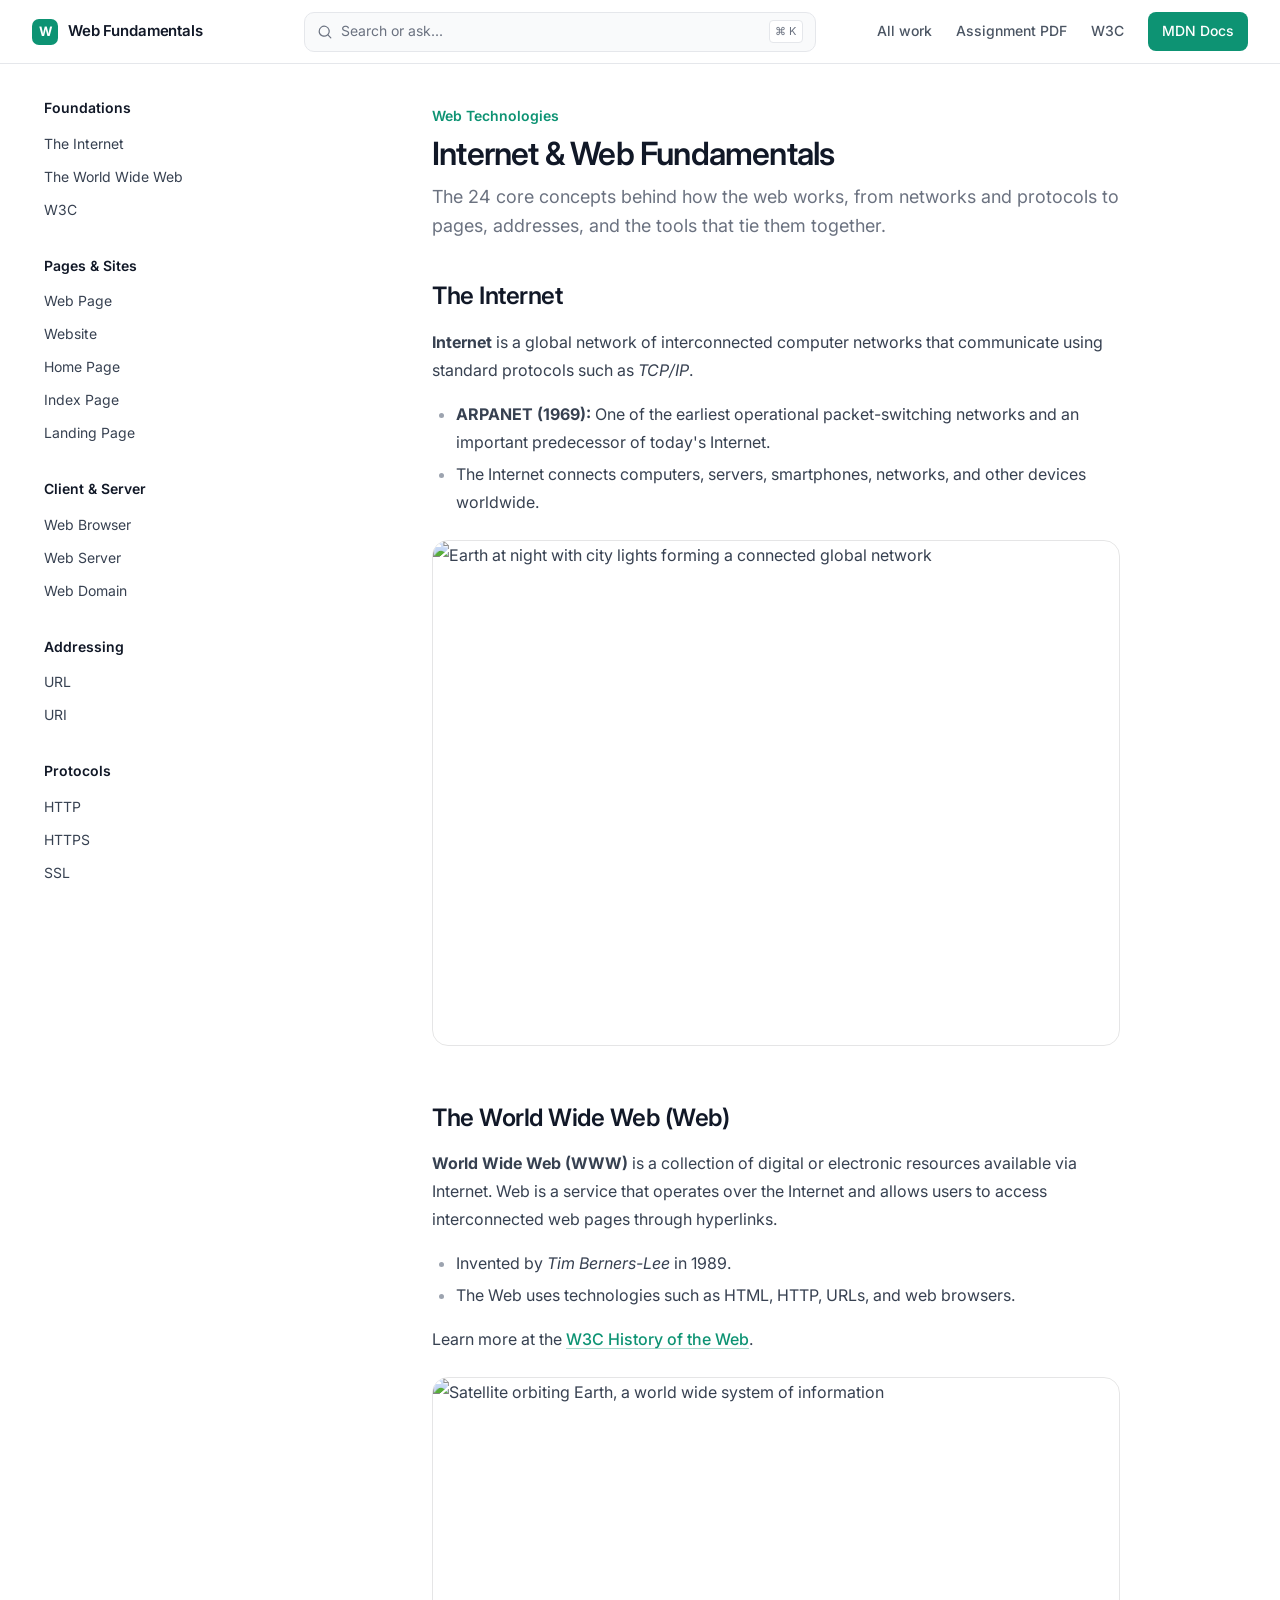
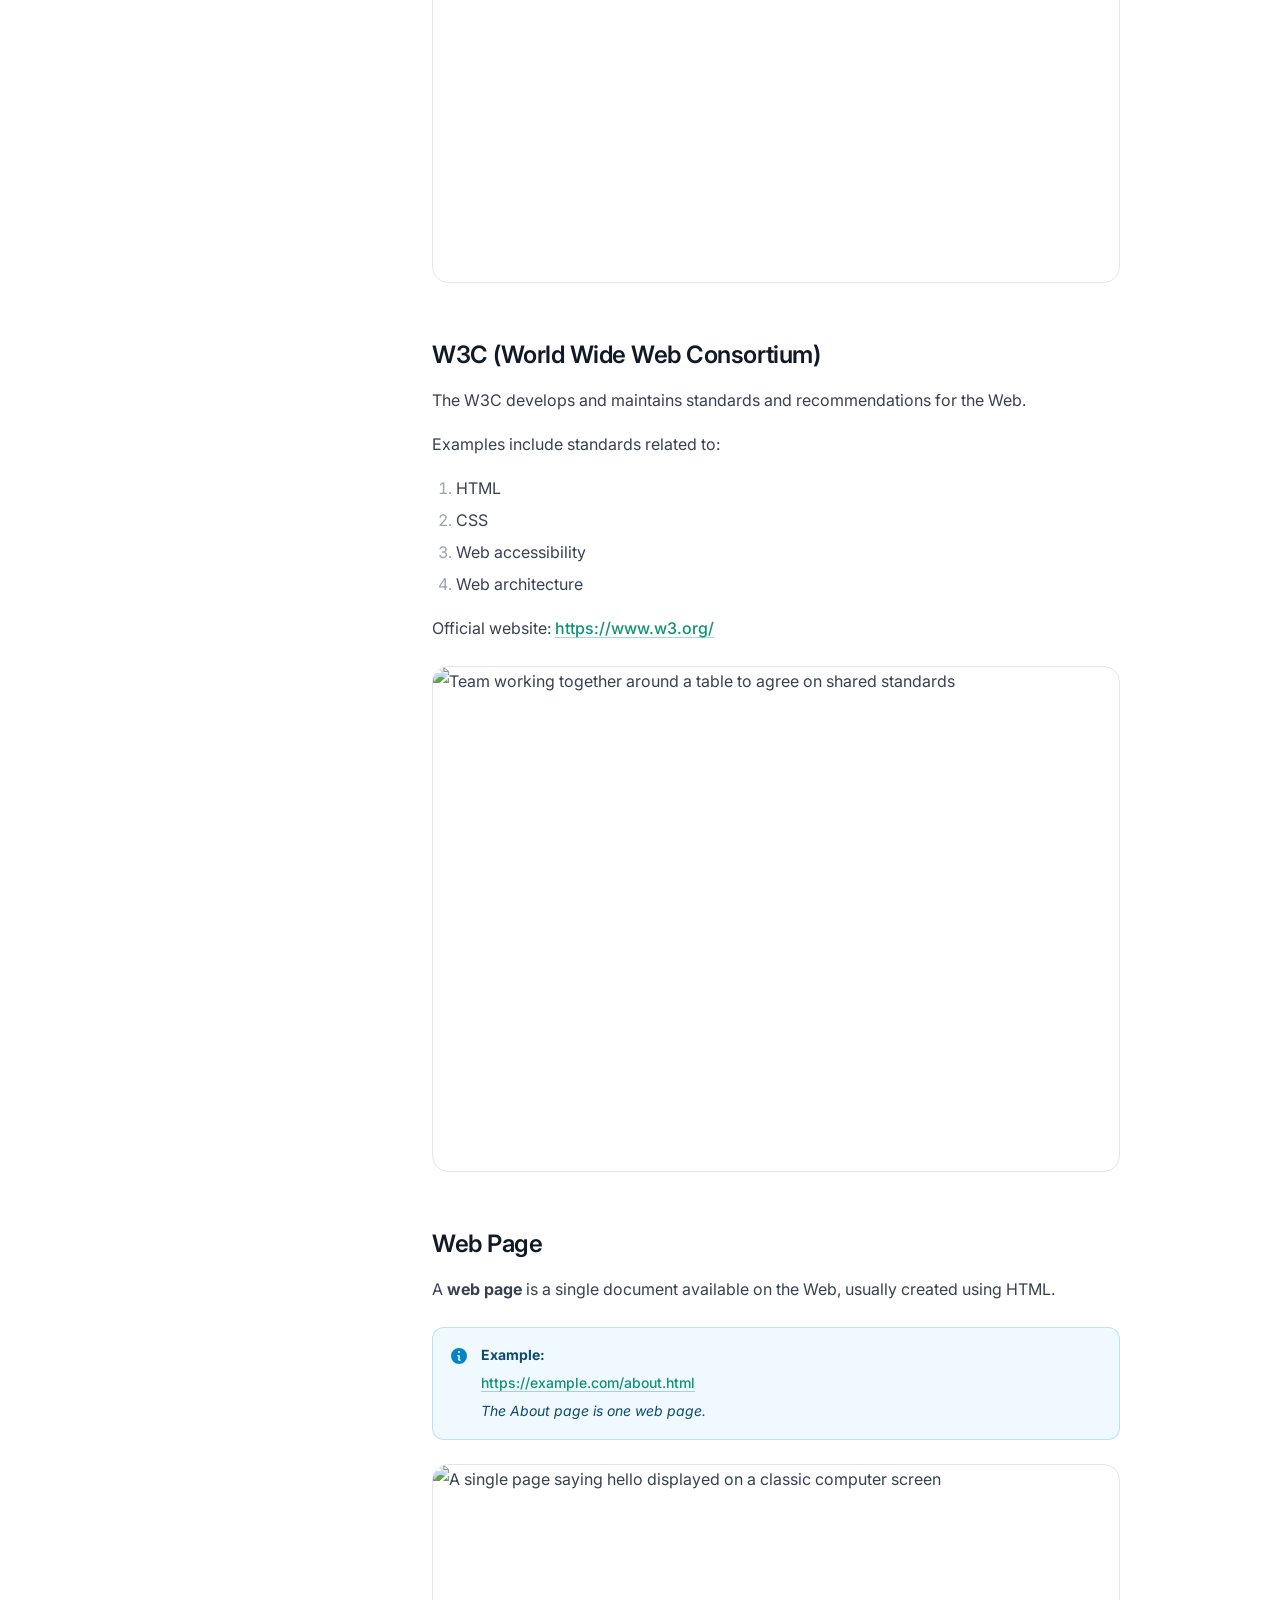
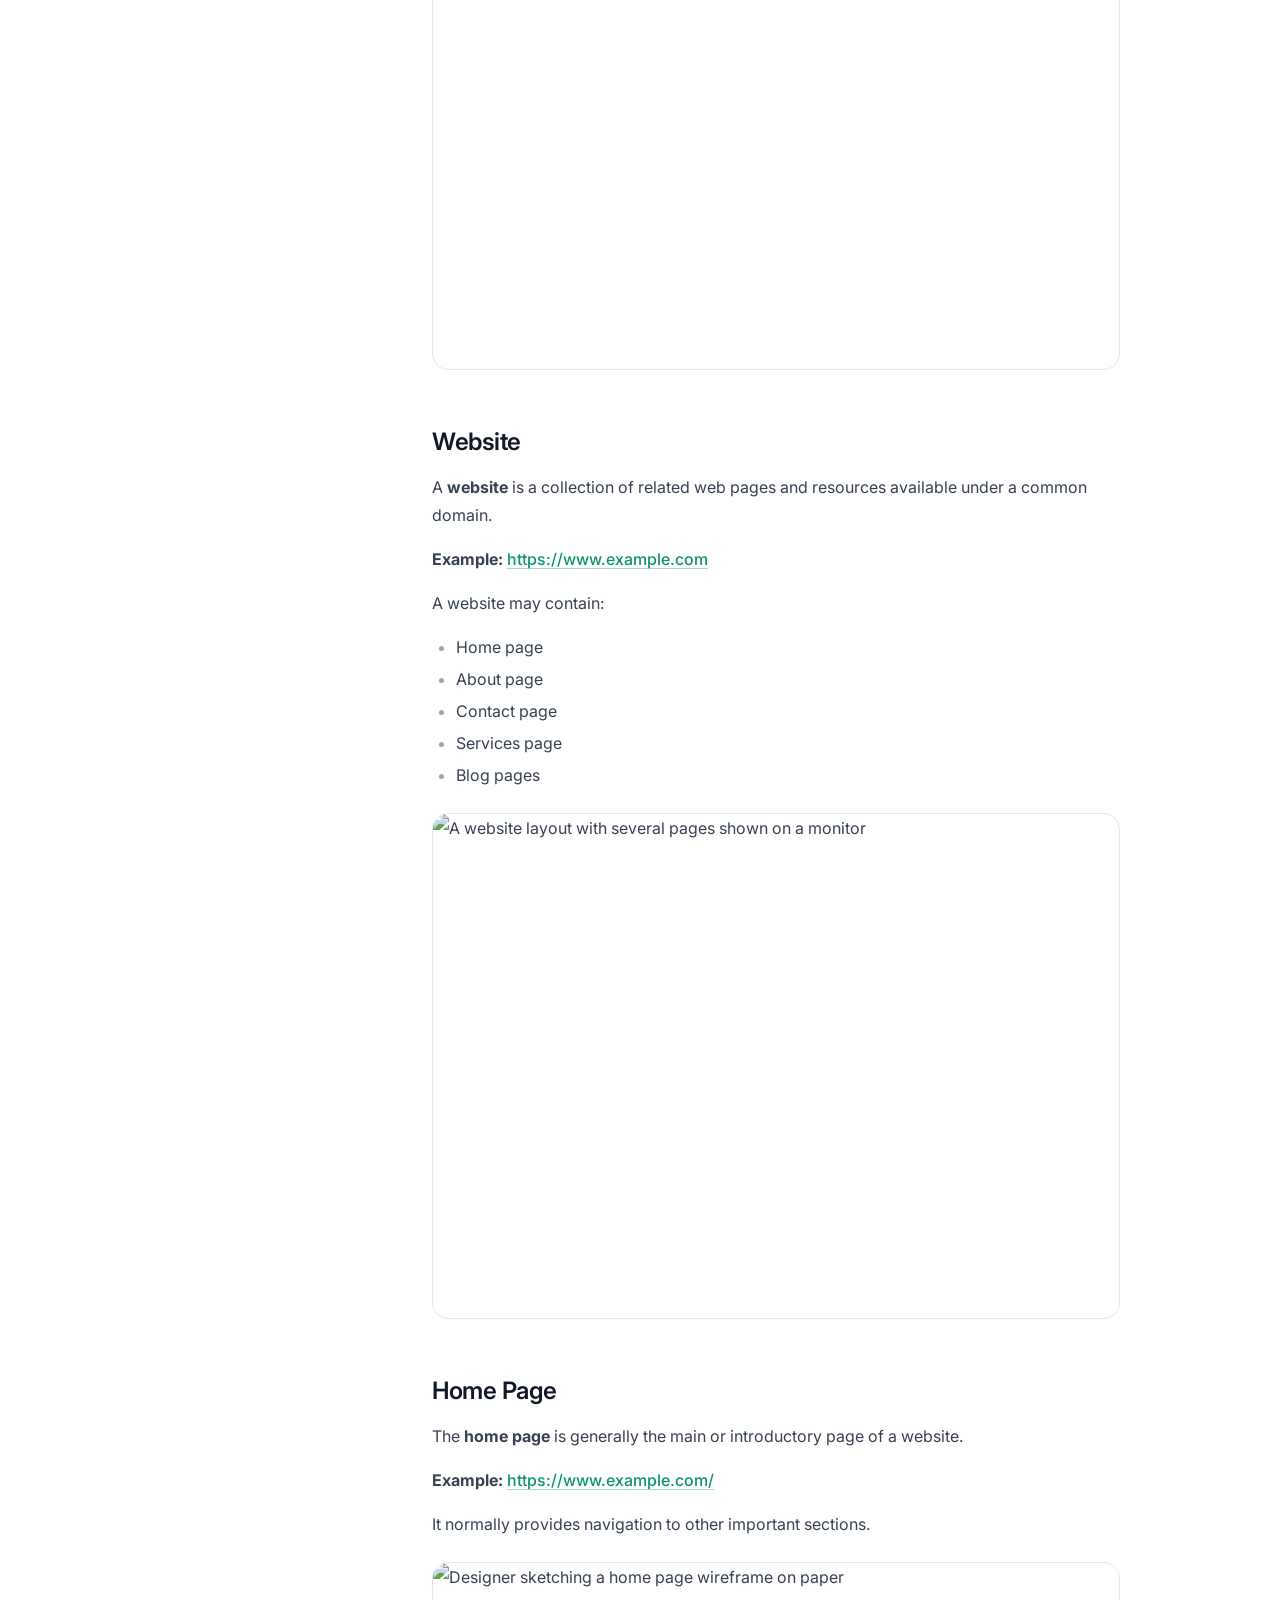
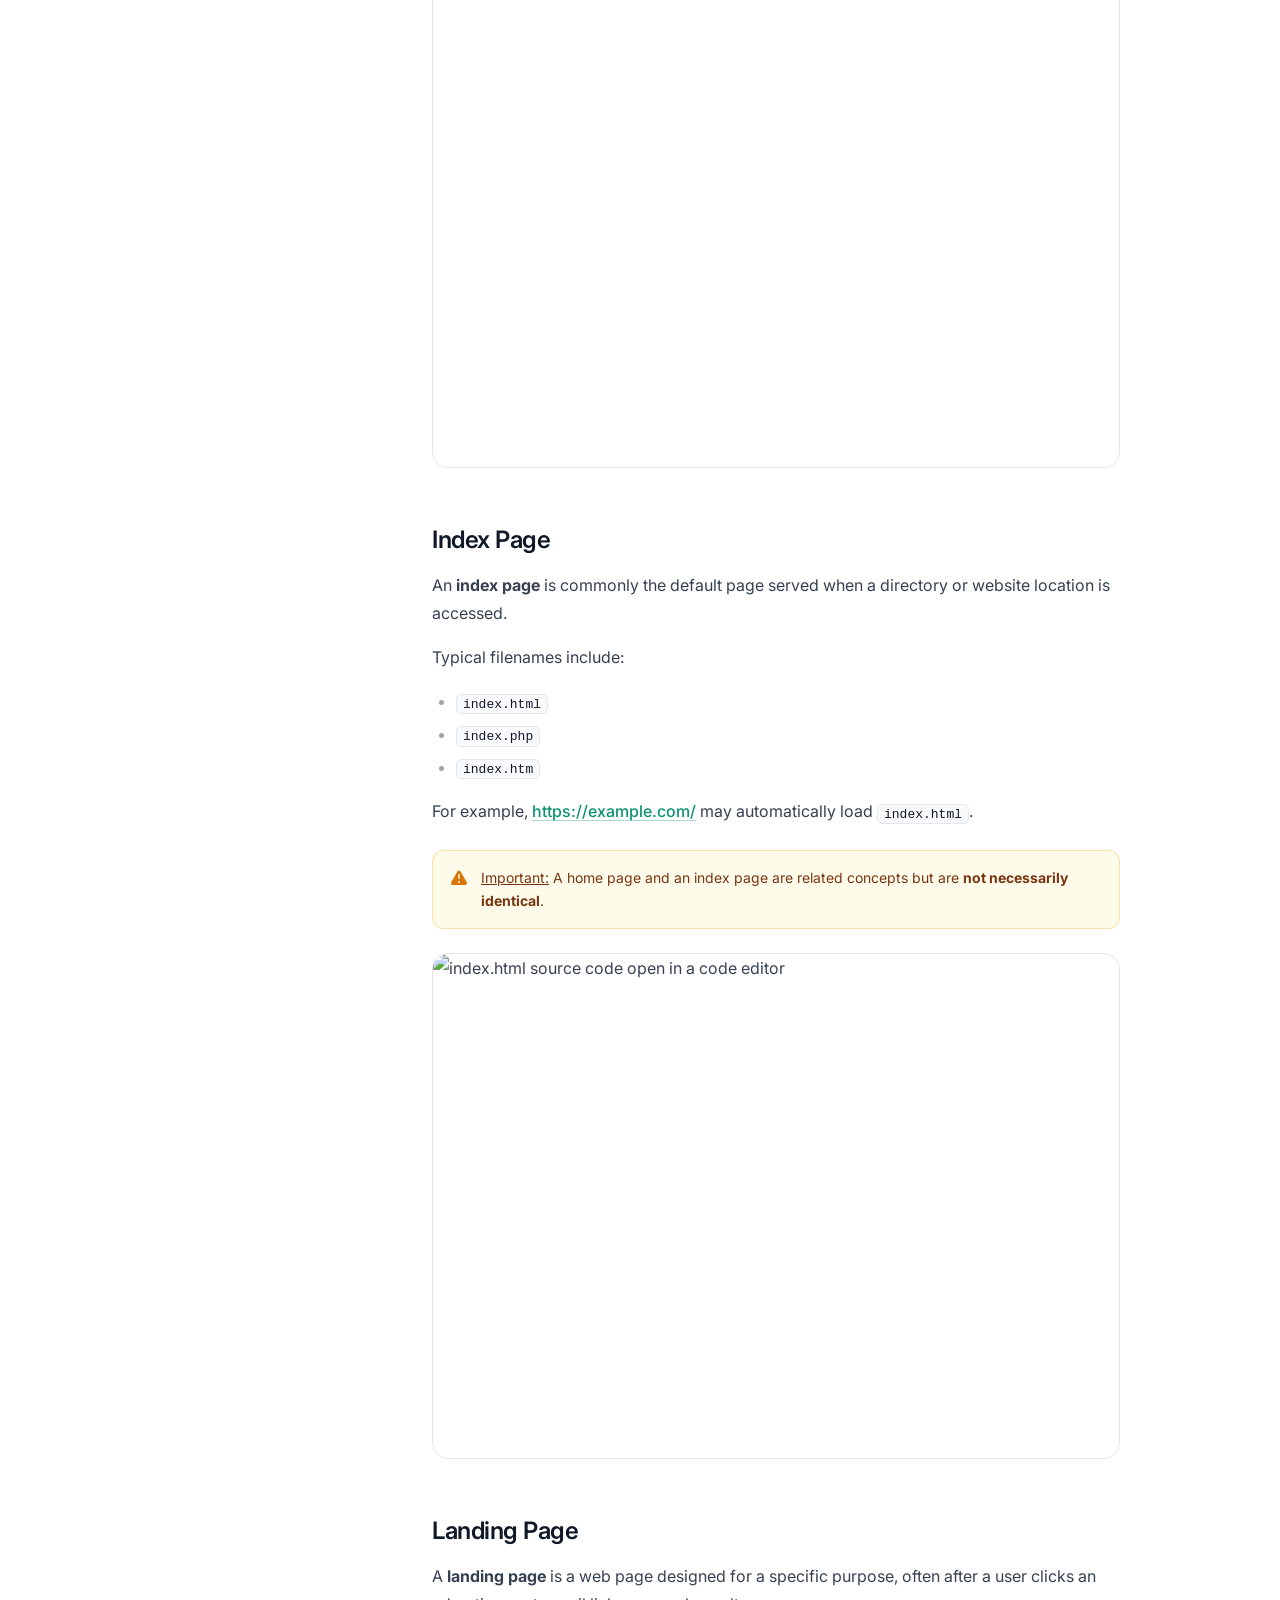
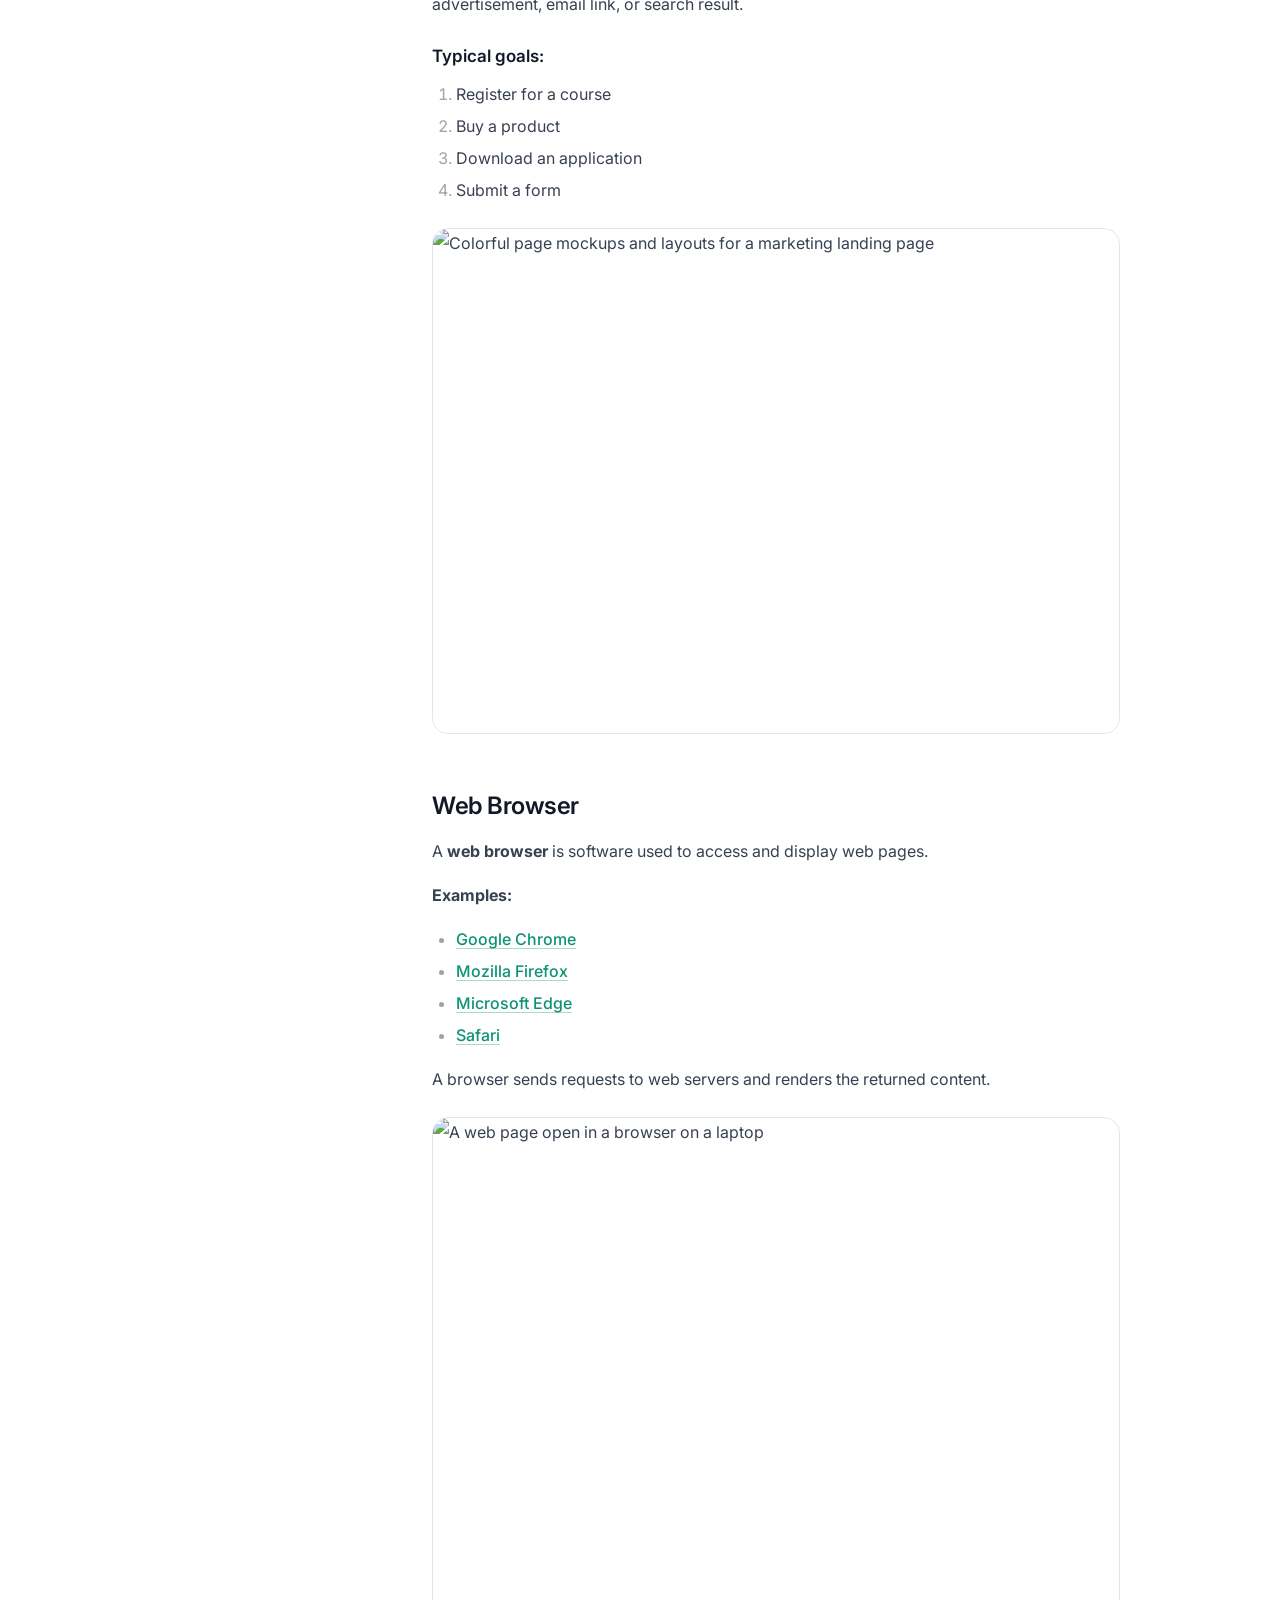
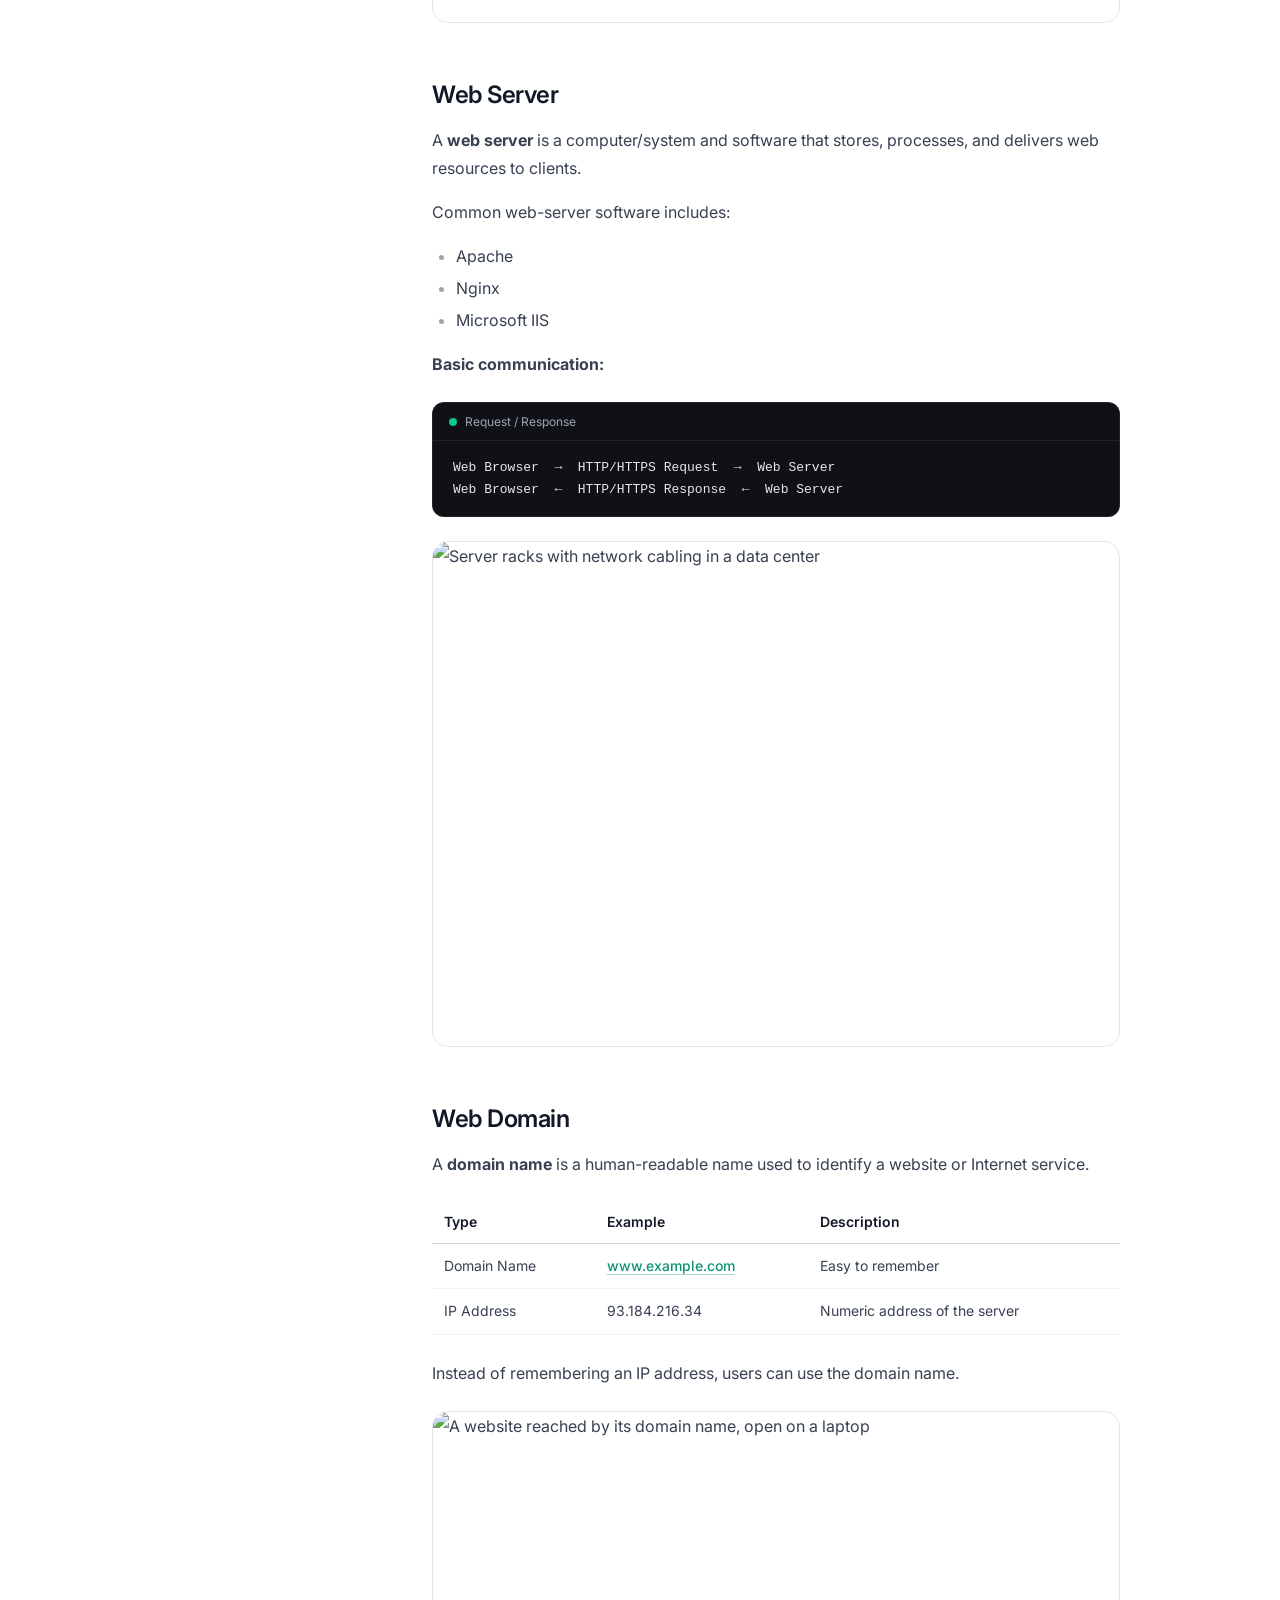
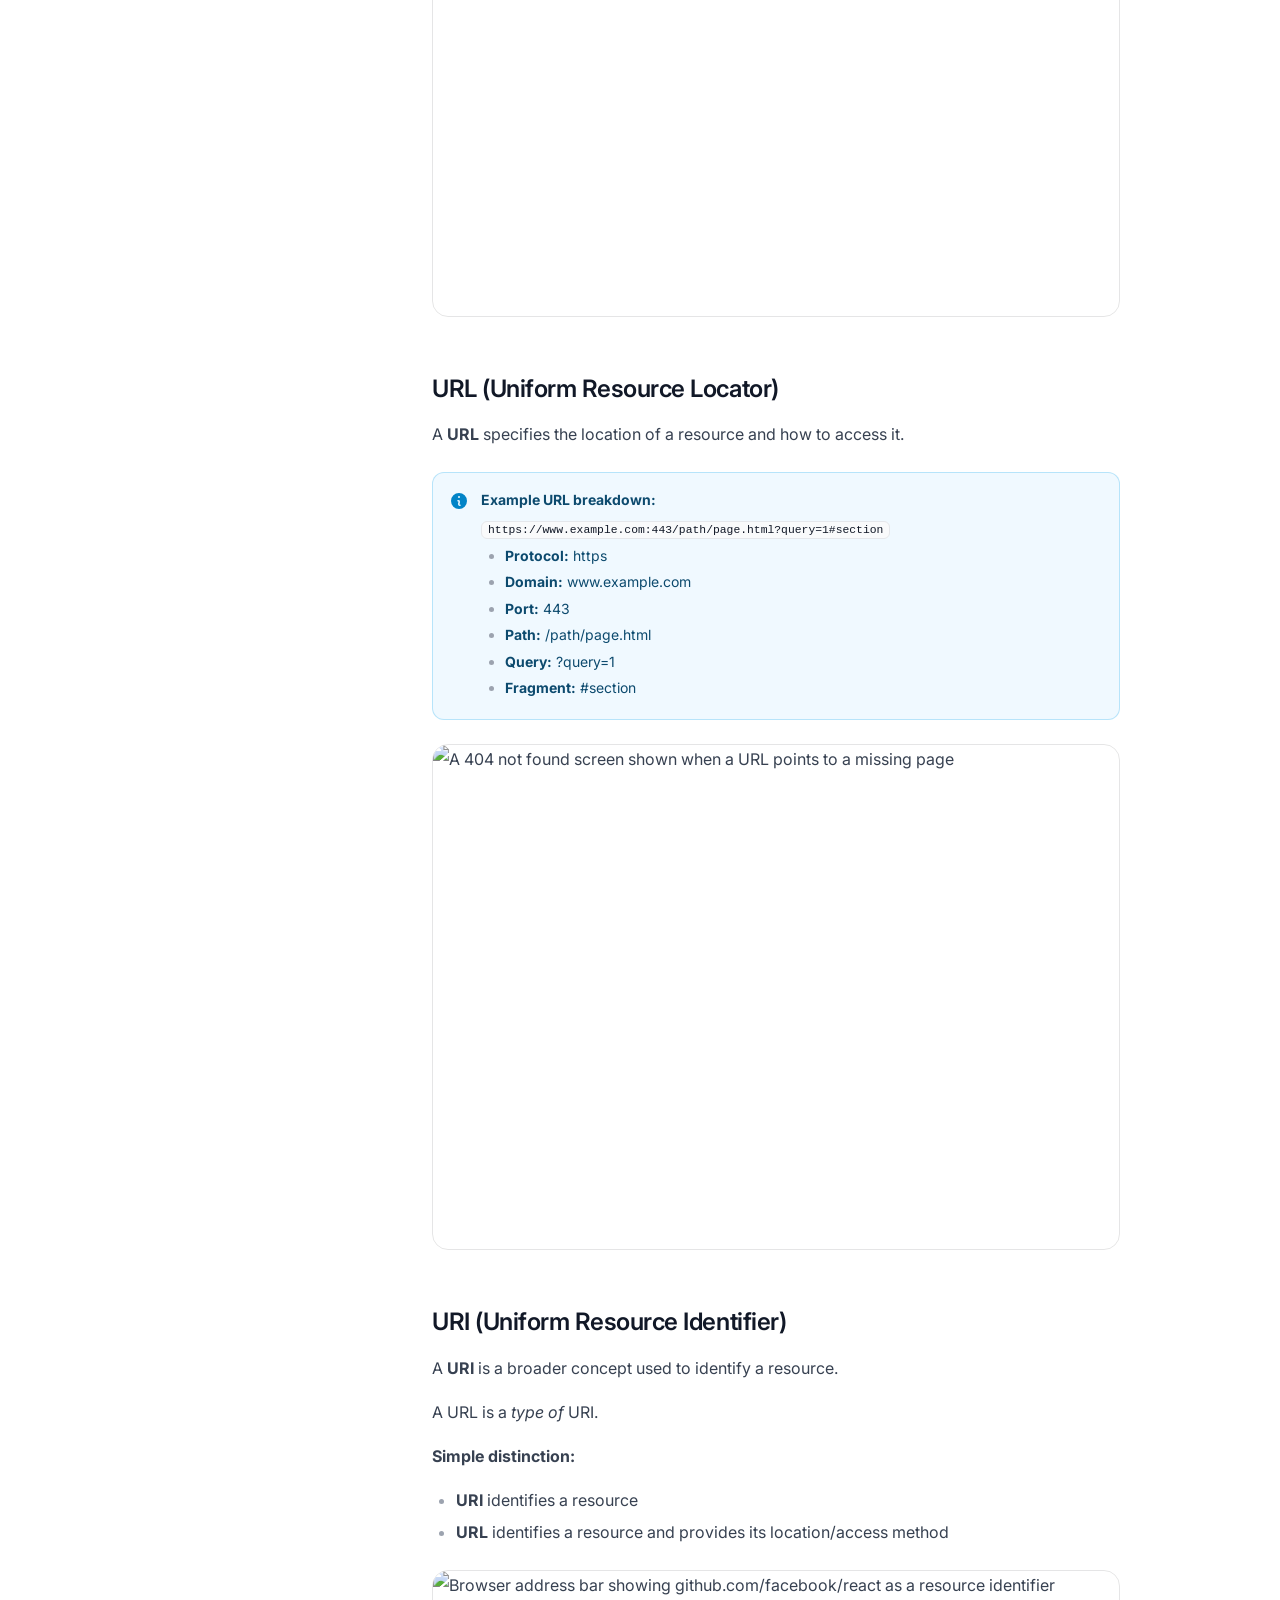
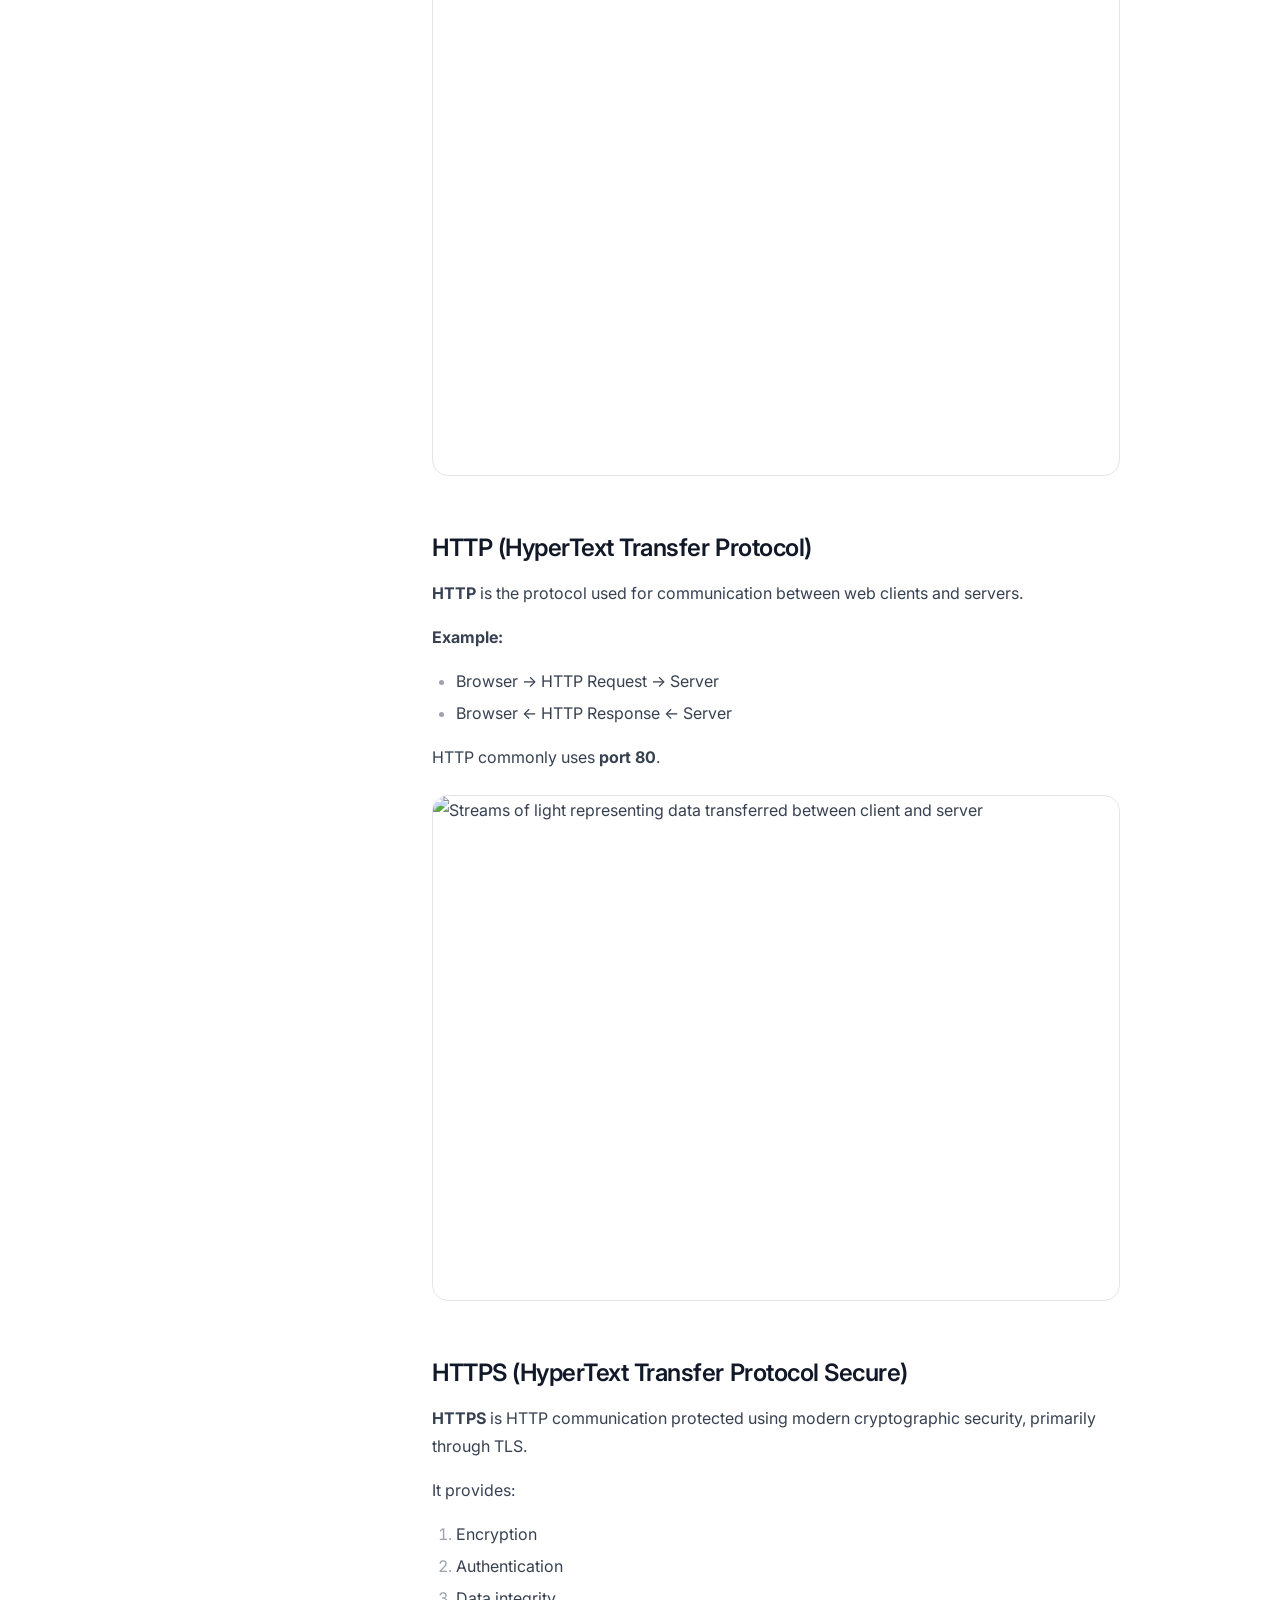
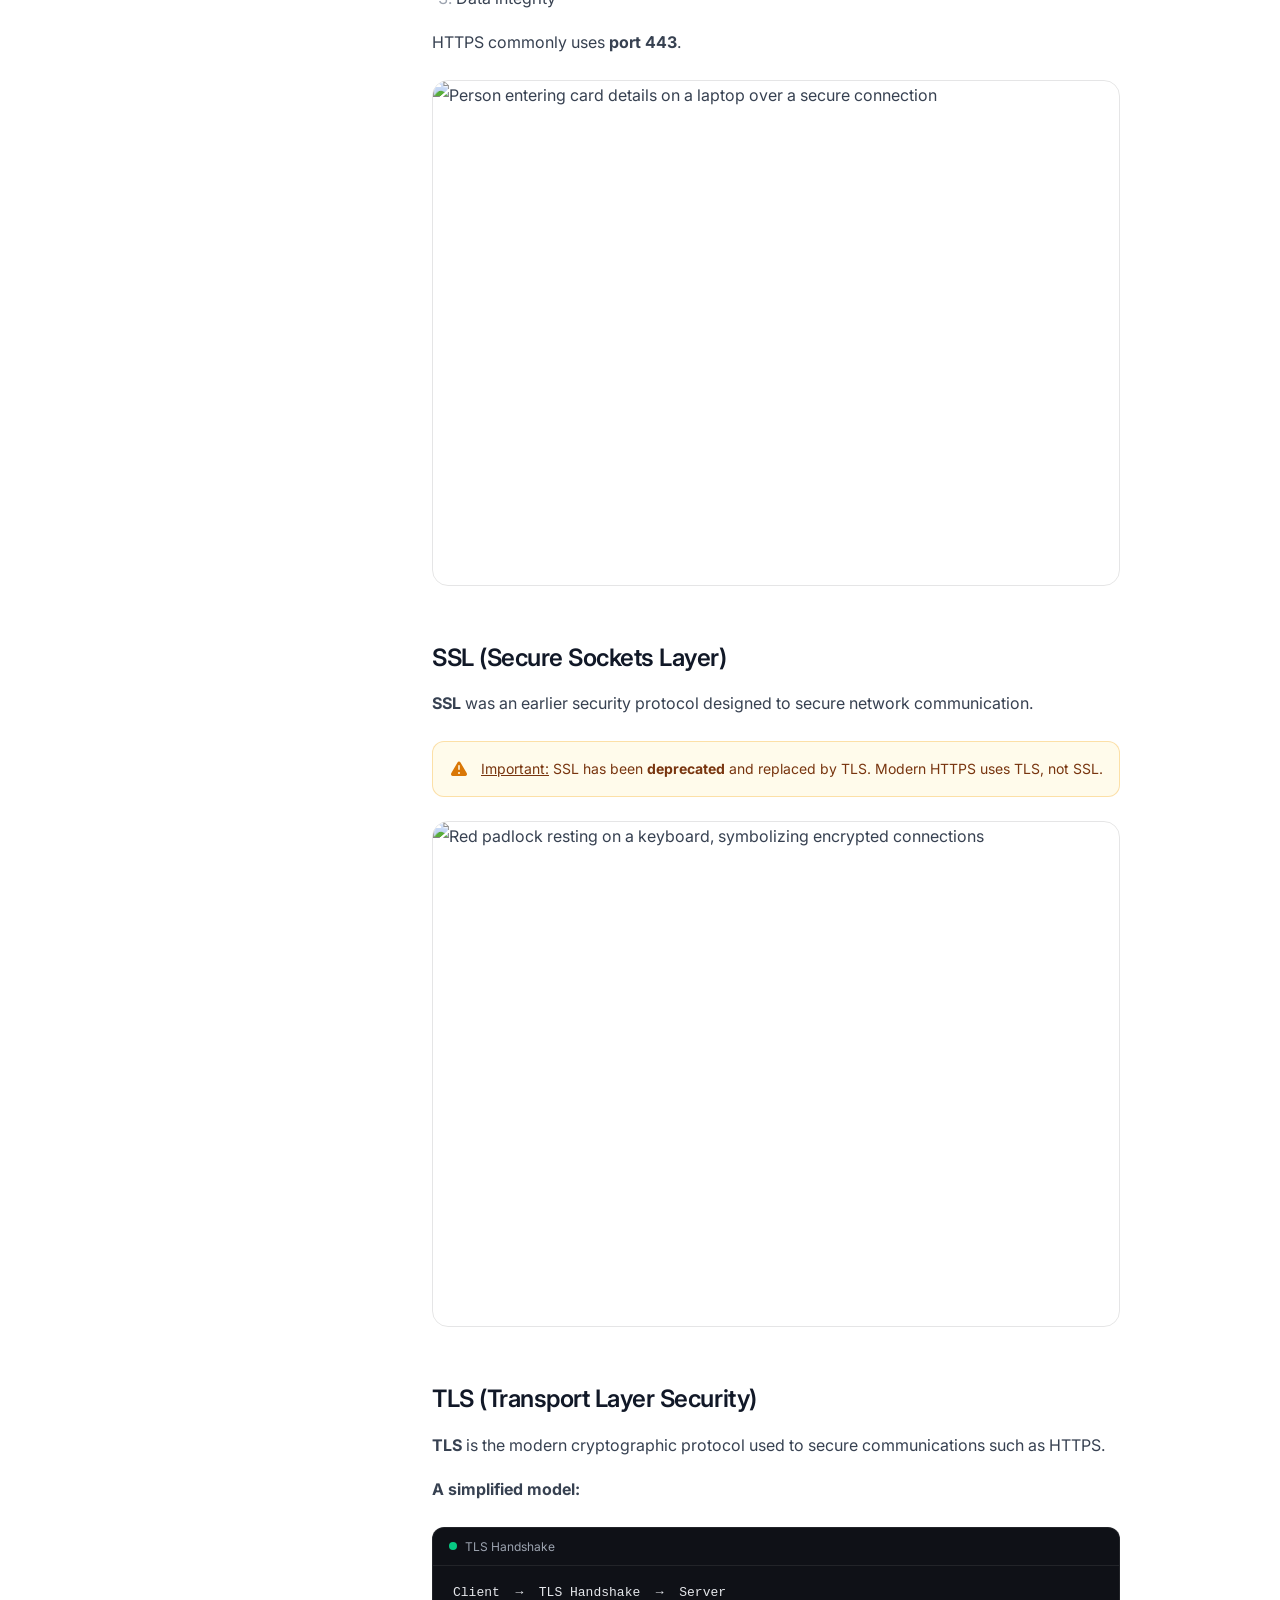
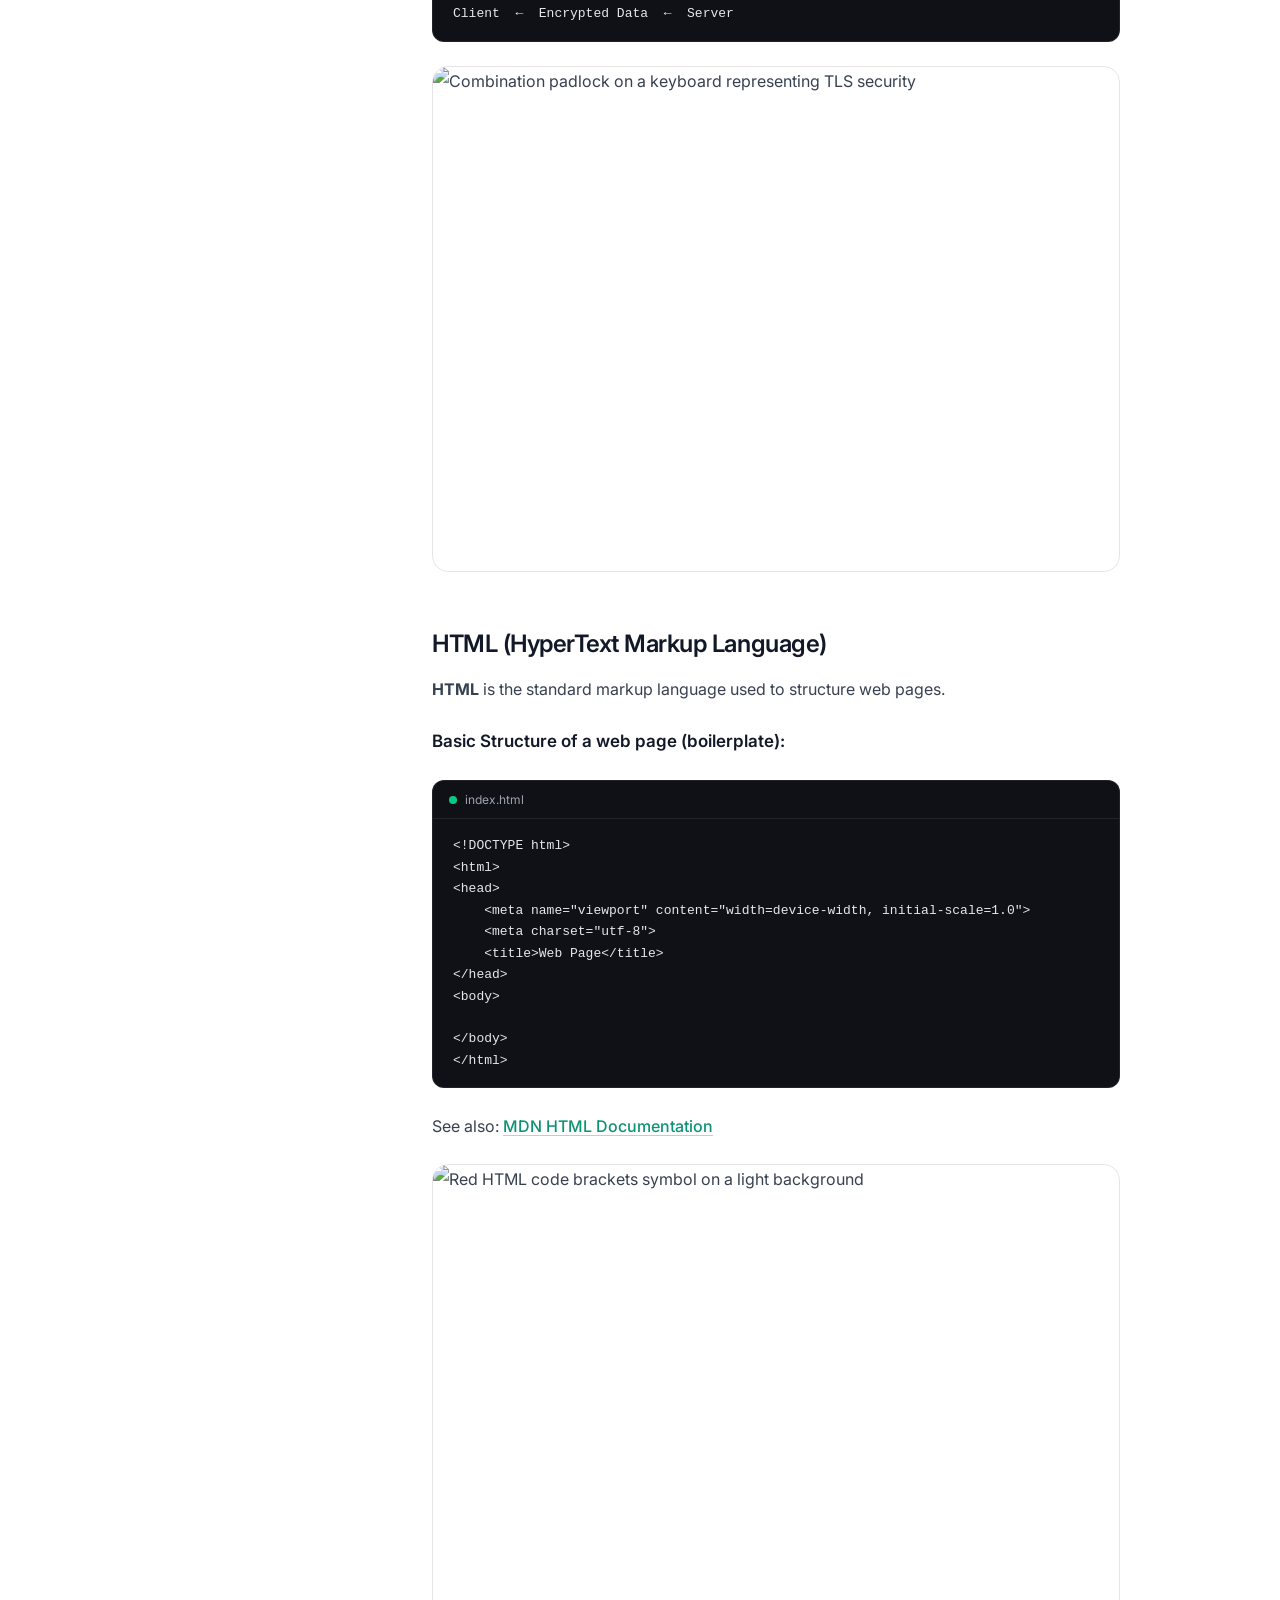
==== assignments/index.html @ a07161f9 "first commit" ====
<!DOCTYPE html>
<html lang="en">
<head>
    <meta charset="UTF-8">
    <meta name="viewport" content="width=device-width, initial-scale=1.0">
    <title>Assignment #1 | Internet &amp; Web Fundamentals</title>
    <link rel="preconnect" href="https://fonts.googleapis.com">
    <link rel="preconnect" href="https://fonts.gstatic.com" crossorigin>
    <link rel="preconnect" href="https://images.unsplash.com">
    <link href="https://fonts.googleapis.com/css2?family=Inter:wght@400;500;600;700&display=swap" rel="stylesheet">
    <style>
        :root {
            --primary: #0d9373;
            --primary-dark: #0b7d62;
            --primary-light: #07c983;
            --primary-bg: rgba(13, 147, 115, 0.1);
            --gray-50: #f9fafb;
            --gray-100: #f3f4f6;
            --gray-200: #e5e7eb;
            --gray-300: #d1d5db;
            --gray-400: #9ca3af;
            --gray-500: #6b7280;
            --gray-600: #4b5563;
            --gray-700: #374151;
            --gray-900: #111827;
            --nav-h: 64px;
            --sidebar-w: 272px;
            --toc-w: 224px;
            --content-w: 48rem;
            --font: "Inter", ui-sans-serif, system-ui, -apple-system, "Segoe UI", sans-serif;
            --mono: ui-monospace, "SF Mono", Menlo, Consolas, monospace;
        }

        *, *::before, *::after { box-sizing: border-box; }

        html { scroll-behavior: smooth; }

        body {
            margin: 0;
            font-family: var(--font);
            font-size: 16px;
            line-height: 1.75;
            color: var(--gray-700);
            background: #ffffff;
            -webkit-font-smoothing: antialiased;
        }

        a {
            color: var(--primary);
            font-weight: 500;
            text-decoration: underline;
            text-decoration-color: rgba(13, 147, 115, 0.35);
            text-underline-offset: 3px;
        }

        a:hover { text-decoration-color: var(--primary); }

        .navbar {
            position: sticky;
            top: 0;
            z-index: 40;
            height: var(--nav-h);
            background: rgba(255, 255, 255, 0.92);
            backdrop-filter: blur(8px);
            -webkit-backdrop-filter: blur(8px);
            border-bottom: 1px solid var(--gray-200);
        }

        .navbar-inner {
            max-width: 90rem;
            height: 100%;
            margin: 0 auto;
            padding: 0 2rem;
            display: flex;
            align-items: center;
            gap: 1.5rem;
        }

        .logo {
            display: flex;
            align-items: center;
            gap: 0.625rem;
            width: calc(var(--sidebar-w) - 1.5rem);
            flex-shrink: 0;
            color: var(--gray-900);
            text-decoration: none;
            font-weight: 600;
            font-size: 0.9375rem;
            letter-spacing: -0.01em;
        }

        .logo-mark {
            width: 26px;
            height: 26px;
            border-radius: 7px;
            background: var(--primary);
            color: #fff;
            display: flex;
            align-items: center;
            justify-content: center;
            font-size: 0.8125rem;
            font-weight: 700;
        }

        .search {
            flex: 1;
            max-width: 32rem;
            height: 2.5rem;
            display: flex;
            align-items: center;
            gap: 0.5rem;
            padding: 0 0.75rem;
            border: 1px solid var(--gray-200);
            border-radius: 0.625rem;
            background: var(--gray-50);
            color: var(--gray-500);
            font-size: 0.875rem;
        }

        .search kbd {
            margin-left: auto;
            font-family: var(--font);
            font-size: 0.6875rem;
            color: var(--gray-500);
            border: 1px solid var(--gray-200);
            background: #fff;
            border-radius: 0.25rem;
            padding: 0.05rem 0.35rem;
        }

        .nav-links {
            margin-left: auto;
            display: flex;
            align-items: center;
            gap: 1.5rem;
        }

        .nav-links a {
            font-size: 0.875rem;
            font-weight: 500;
            color: var(--gray-600);
            text-decoration: none;
        }

        .nav-links a:hover { color: var(--gray-900); }

        .nav-links .btn {
            background: var(--primary);
            color: #fff;
            padding: 0.4375rem 0.875rem;
            border-radius: 0.5rem;
        }

        .nav-links .btn:hover {
            background: var(--primary-dark);
            color: #fff;
        }

        .shell {
            max-width: 90rem;
            margin: 0 auto;
            padding: 0 2rem;
            display: flex;
            align-items: flex-start;
        }

        .sidebar {
            width: var(--sidebar-w);
            flex-shrink: 0;
            position: sticky;
            top: var(--nav-h);
            height: calc(100vh - var(--nav-h));
            overflow-y: auto;
            padding: 2rem 1.5rem 3rem 0;
            scrollbar-width: thin;
            scrollbar-color: var(--gray-200) transparent;
        }

        .group + .group { margin-top: 1.75rem; }

        .group-title {
            font-size: 0.875rem;
            font-weight: 600;
            color: var(--gray-900);
            margin: 0 0 0.375rem;
            padding: 0 0.75rem;
        }

        .side-link {
            display: block;
            padding: 0.375rem 0.75rem;
            border-radius: 0.5rem;
            font-size: 0.875rem;
            font-weight: 400;
            color: var(--gray-700);
            text-decoration: none;
            line-height: 1.5;
        }

        .side-link:hover {
            background: var(--gray-100);
            color: var(--gray-900);
        }

        .side-link.active {
            background: var(--primary-bg);
            color: var(--primary);
            font-weight: 500;
        }

        .main {
            flex: 1;
            min-width: 0;
            display: flex;
            justify-content: center;
        }

        .page {
            width: 100%;
            max-width: var(--content-w);
            padding: 2.5rem 2.5rem 4rem;
        }

        .eyebrow {
            font-size: 0.875rem;
            font-weight: 600;
            color: var(--primary);
            margin: 0 0 0.375rem;
        }

        .page h1 {
            font-size: 2rem;
            font-weight: 600;
            letter-spacing: -0.025em;
            line-height: 1.2;
            color: var(--gray-900);
            margin: 0 0 0.625rem;
        }

        .description {
            font-size: 1.125rem;
            line-height: 1.6;
            color: var(--gray-500);
            margin: 0 0 2.5rem;
        }

        section {
            margin-bottom: 3.5rem;
            scroll-margin-top: calc(var(--nav-h) + 1.5rem);
        }

        section h2 {
            font-size: 1.5rem;
            font-weight: 600;
            letter-spacing: -0.02em;
            line-height: 1.3;
            color: var(--gray-900);
            margin: 0 0 1rem;
        }

        section h3 {
            font-size: 1.0625rem;
            font-weight: 600;
            color: var(--gray-900);
            margin: 1.5rem 0 0.5rem;
        }

        p { margin: 0 0 1rem; }

        ul, ol {
            margin: 0 0 1rem;
            padding-left: 1.5rem;
        }

        li { margin: 0.25rem 0; }
        li::marker { color: var(--gray-400); }

        .callout {
            display: flex;
            gap: 0.75rem;
            padding: 1rem;
            margin: 1.5rem 0;
            border-radius: 0.75rem;
            border: 1px solid;
            font-size: 0.875rem;
            line-height: 1.6;
        }

        .callout::before {
            content: "";
            flex-shrink: 0;
            width: 1.25rem;
            height: 1.25rem;
            margin-top: 0.1rem;
            background-repeat: no-repeat;
            background-size: contain;
        }

        .callout > div { min-width: 0; }
        .callout p { margin: 0 0 0.35rem; }
        .callout ul { margin: 0.25rem 0 0; }
        .callout p:last-child, .callout ul:last-child { margin-bottom: 0; }

        .callout.note {
            background: #f0f9ff;
            border-color: rgba(14, 165, 233, 0.25);
            color: #0c4a6e;
        }

        .callout.note::before {
            background-image: url("data:image/svg+xml,%3Csvg xmlns='http://www.w3.org/2000/svg' viewBox='0 0 20 20' fill='%230284c7'%3E%3Cpath fill-rule='evenodd' d='M18 10a8 8 0 1 1-16 0 8 8 0 0 1 16 0Zm-7-4a1 1 0 1 1-2 0 1 1 0 0 1 2 0ZM9 9a.75.75 0 0 0 0 1.5h.253a.25.25 0 0 1 .244.304l-.459 2.066A1.75 1.75 0 0 0 10.747 15H11a.75.75 0 0 0 0-1.5h-.253a.25.25 0 0 1-.244-.304l.459-2.066A1.75 1.75 0 0 0 9.253 9H9Z' clip-rule='evenodd'/%3E%3C/svg%3E");
        }

        .callout.warning {
            background: #fffbeb;
            border-color: rgba(245, 158, 11, 0.3);
            color: #78350f;
        }

        .callout.warning::before {
            background-image: url("data:image/svg+xml,%3Csvg xmlns='http://www.w3.org/2000/svg' viewBox='0 0 20 20' fill='%23d97706'%3E%3Cpath fill-rule='evenodd' d='M8.485 2.495c.673-1.167 2.357-1.167 3.03 0l6.28 10.875c.673 1.167-.17 2.625-1.516 2.625H3.72c-1.347 0-2.189-1.458-1.515-2.625L8.485 2.495ZM10 5a.75.75 0 0 1 .75.75v3.5a.75.75 0 0 1-1.5 0v-3.5A.75.75 0 0 1 10 5Zm0 9a1 1 0 1 0 0-2 1 1 0 0 0 0 2Z' clip-rule='evenodd'/%3E%3C/svg%3E");
        }

        .section-image {
            display: block;
            width: 100%;
            aspect-ratio: 16 / 9;
            object-fit: cover;
            border-radius: 1rem;
            border: 1px solid rgba(3, 7, 18, 0.1);
            margin: 1.5rem 0 0;
        }

        table {
            width: 100%;
            border-collapse: collapse;
            margin: 1.5rem 0;
            font-size: 0.875rem;
        }

        th {
            text-align: left;
            font-weight: 600;
            color: var(--gray-900);
            padding: 0.5rem 0.75rem;
            border-bottom: 1px solid var(--gray-300);
        }

        td {
            padding: 0.625rem 0.75rem;
            border-bottom: 1px solid var(--gray-100);
            vertical-align: top;
        }

        code {
            font-family: var(--mono);
            font-size: 0.8125em;
            font-weight: 500;
            color: var(--gray-900);
            background: var(--gray-50);
            border: 1px solid var(--gray-200);
            border-radius: 0.375rem;
            padding: 0.1rem 0.375rem;
        }

        .code-block {
            margin: 1.5rem 0;
            border-radius: 0.75rem;
            overflow: hidden;
            background: #0f1117;
            border: 1px solid rgba(255, 255, 255, 0.08);
        }

        .code-header {
            display: flex;
            align-items: center;
            gap: 0.5rem;
            padding: 0.5rem 1rem;
            font-size: 0.75rem;
            color: var(--gray-400);
            border-bottom: 1px solid rgba(255, 255, 255, 0.08);
        }

        .code-header::before {
            content: "";
            width: 0.5rem;
            height: 0.5rem;
            border-radius: 50%;
            background: var(--primary-light);
        }

        pre {
            margin: 0;
            padding: 1rem 1.25rem;
            font-family: var(--mono);
            font-size: 0.8125rem;
            line-height: 1.65;
            color: #e5e7eb;
            overflow-x: auto;
        }

        .page-footer {
            margin-top: 4rem;
            padding-top: 1.5rem;
            border-top: 1px solid var(--gray-200);
            display: flex;
            justify-content: space-between;
            flex-wrap: wrap;
            gap: 0.75rem;
            font-size: 0.875rem;
            color: var(--gray-500);
        }

        .page-footer .links { display: flex; gap: 1.25rem; }

        .page-footer a {
            color: var(--gray-600);
            text-decoration: none;
        }

        .page-footer a:hover { color: var(--primary); }

        .toc {
            width: var(--toc-w);
            flex-shrink: 0;
            position: sticky;
            top: var(--nav-h);
            height: calc(100vh - var(--nav-h));
            overflow-y: auto;
            padding: 2.5rem 0 3rem 1.5rem;
            font-size: 0.875rem;
            scrollbar-width: thin;
            scrollbar-color: var(--gray-200) transparent;
        }

        .toc-title {
            display: flex;
            align-items: center;
            gap: 0.5rem;
            font-weight: 600;
            color: var(--gray-900);
            margin: 0 0 0.75rem;
        }

        .toc ul {
            list-style: none;
            margin: 0;
            padding: 0;
        }

        .toc li { margin: 0; }

        .toc a {
            display: block;
            padding: 0.25rem 0;
            color: var(--gray-500);
            font-weight: 400;
            line-height: 1.45;
            text-decoration: none;
        }

        .toc a:hover { color: var(--gray-900); }

        .toc a.active {
            color: var(--primary);
            font-weight: 500;
        }

        @media (max-width: 1280px) {
            .toc { display: none; }
        }

        @media (max-width: 1024px) {
            .search { display: none; }
            .logo { width: auto; }
            .shell { flex-direction: column; padding: 0 1.25rem; }

            .sidebar {
                width: 100%;
                height: auto;
                position: static;
                padding: 1.5rem 0 1rem;
                border-bottom: 1px solid var(--gray-200);
                display: grid;
                grid-template-columns: repeat(auto-fill, minmax(200px, 1fr));
                gap: 1rem;
            }

            .group + .group { margin-top: 0; }
            .page { padding: 2rem 0 3rem; }
        }
    </style>
</head>
<body>

    <header class="navbar" id="top">
        <div class="navbar-inner">
            <a href="#top" class="logo"><span class="logo-mark">W</span>Web Fundamentals</a>
            <div class="search">
                <svg width="16" height="16" viewBox="0 0 20 20" fill="currentColor"><path fill-rule="evenodd" d="M9 3.5a5.5 5.5 0 1 0 0 11 5.5 5.5 0 0 0 0-11ZM2 9a7 7 0 1 1 12.452 4.391l3.328 3.329a.75.75 0 1 1-1.06 1.06l-3.329-3.328A7 7 0 0 1 2 9Z" clip-rule="evenodd"/></svg>
                <span>Search or ask...</span>
                <kbd>&#8984; K</kbd>
            </div>
            <nav class="nav-links">
                <a href="../index.html">All work</a>
                <a href="Assignment%231.pdf" target="_blank">Assignment PDF</a>
                <a href="https://www.w3.org/" target="_blank">W3C</a>
                <a class="btn" href="https://developer.mozilla.org/" target="_blank">MDN Docs</a>
            </nav>
        </div>
    </header>

    <div class="shell">

        <aside class="sidebar">
            <div class="group">
                <p class="group-title">Foundations</p>
                <a class="side-link" href="#internet">The Internet</a>
                <a class="side-link" href="#www">The World Wide Web</a>
                <a class="side-link" href="#w3c">W3C</a>
            </div>
            <div class="group">
                <p class="group-title">Pages &amp; Sites</p>
                <a class="side-link" href="#webpage">Web Page</a>
                <a class="side-link" href="#website">Website</a>
                <a class="side-link" href="#homepage">Home Page</a>
                <a class="side-link" href="#indexpage">Index Page</a>
                <a class="side-link" href="#landingpage">Landing Page</a>
            </div>
            <div class="group">
                <p class="group-title">Client &amp; Server</p>
                <a class="side-link" href="#browser">Web Browser</a>
                <a class="side-link" href="#webserver">Web Server</a>
                <a class="side-link" href="#domain">Web Domain</a>
            </div>
            <div class="group">
                <p class="group-title">Addressing</p>
                <a class="side-link" href="#url">URL</a>
                <a class="side-link" href="#uri">URI</a>
            </div>
            <div class="group">
                <p class="group-title">Protocols</p>
                <a class="side-link" href="#http">HTTP</a>
                <a class="side-link" href="#https">HTTPS</a>
                <a class="side-link" href="#ssl">SSL</a>
                <a class="side-link" href="#tls">TLS</a>
            </div>
            <div class="group">
                <p class="group-title">Markup</p>
                <a class="side-link" href="#html">HTML</a>
            </div>
            <div class="group">
                <p class="group-title">Networking</p>
                <a class="side-link" href="#ip">IP Address</a>
                <a class="side-link" href="#dns">DNS</a>
                <a class="side-link" href="#nslookup">nslookup</a>
            </div>
            <div class="group">
                <p class="group-title">Discovery</p>
                <a class="side-link" href="#searchengines">Search Engines</a>
                <a class="side-link" href="#chatgpt">ChatGPT</a>
                <a class="side-link" href="#hyperlinks">Hyperlinks</a>
            </div>
        </aside>

        <main class="main">
            <div class="page">

            <p class="eyebrow">Web Technologies</p>
            <h1>Internet &amp; Web Fundamentals</h1>
            <p class="description">The 24 core concepts behind how the web works, from networks and protocols to pages, addresses, and the tools that tie them together.</p>

            <section id="internet">
                <h2>The Internet</h2>
                <p>
                    <strong>Internet</strong> is a global network of interconnected computer networks that communicate
                    using standard protocols such as <em>TCP/IP</em>.
                </p>
                <ul>
                    <li><b>ARPANET (1969):</b> One of the earliest operational packet-switching networks and an important predecessor of today's Internet.</li>
                    <li>The Internet connects computers, servers, smartphones, networks, and other devices worldwide.</li>
                </ul>
                <img class="section-image"
                         src="https://images.unsplash.com/photo-1451187580459-43490279c0fa?auto=format&amp;fit=crop&amp;w=900&amp;h=506&amp;q=80"
                         alt="Earth at night with city lights forming a connected global network"
                         width="900"
                         height="506"
                         loading="lazy">
            </section>

            <section id="www">
                <h2>The World Wide Web (Web)</h2>
                <p>
                    <strong>World Wide Web (WWW)</strong> is a collection of digital or electronic resources available via
                    Internet. Web is a service that operates over the Internet and allows users to access interconnected
                    web pages through hyperlinks.
                </p>
                <ul>
                    <li>Invented by <i>Tim Berners-Lee</i> in 1989.</li>
                    <li>The Web uses technologies such as HTML, HTTP, URLs, and web browsers.</li>
                </ul>
                <p>
                    Learn more at the
                    <a href="https://www.w3.org/History.html" target="_blank">W3C History of the Web</a>.
                </p>
                <img class="section-image"
                         src="https://images.unsplash.com/photo-1446776811953-b23d57bd21aa?auto=format&amp;fit=crop&amp;w=900&amp;h=506&amp;q=80"
                         alt="Satellite orbiting Earth, a world wide system of information"
                         width="900"
                         height="506"
                         loading="lazy">
            </section>

            <section id="w3c">
                <h2>W3C (World Wide Web Consortium)</h2>
                <p>The W3C develops and maintains standards and recommendations for the Web.</p>
                <p>Examples include standards related to:</p>
                <ol>
                    <li>HTML</li>
                    <li>CSS</li>
                    <li>Web accessibility</li>
                    <li>Web architecture</li>
                </ol>
                <p>
                    Official website:
                    <a href="https://www.w3.org/" target="_blank">https://www.w3.org/</a>
                </p>
                <img class="section-image"
                         src="https://images.unsplash.com/photo-1519389950473-47ba0277781c?auto=format&amp;fit=crop&amp;w=900&amp;h=506&amp;q=80"
                         alt="Team working together around a table to agree on shared standards"
                         width="900"
                         height="506"
                         loading="lazy">
            </section>

            <section id="webpage">
                <h2>Web Page</h2>
                <p>A <strong>web page</strong> is a single document available on the Web, usually created using HTML.</p>
                <div class="callout note"><div>
                    <p><b>Example:</b></p>
                    <p><a href="https://example.com/about.html">https://example.com/about.html</a></p>
                    <p><em>The About page is one web page.</em></p>
                </div></div>
                <img class="section-image"
                         src="https://images.unsplash.com/photo-1611262588019-db6cc2032da3?auto=format&amp;fit=crop&amp;w=900&amp;h=506&amp;q=80"
                         alt="A single page saying hello displayed on a classic computer screen"
                         width="900"
                         height="506"
                         loading="lazy">
            </section>

            <section id="website">
                <h2>Website</h2>
                <p>A <strong>website</strong> is a collection of related web pages and resources available under a common domain.</p>
                <p><b>Example:</b> <a href="https://www.example.com">https://www.example.com</a></p>
                <p>A website may contain:</p>
                <ul>
                    <li>Home page</li>
                    <li>About page</li>
                    <li>Contact page</li>
                    <li>Services page</li>
                    <li>Blog pages</li>
                </ul>
                <img class="section-image"
                         src="https://images.unsplash.com/photo-1530435460869-d13625c69bbf?auto=format&amp;fit=crop&amp;w=900&amp;h=506&amp;q=80"
                         alt="A website layout with several pages shown on a monitor"
                         width="900"
                         height="506"
                         loading="lazy">
            </section>

            <section id="homepage">
                <h2>Home Page</h2>
                <p>The <strong>home page</strong> is generally the main or introductory page of a website.</p>
                <p><b>Example:</b> <a href="https://www.example.com/">https://www.example.com/</a></p>
                <p>It normally provides navigation to other important sections.</p>
                <img class="section-image"
                         src="https://images.unsplash.com/photo-1581291518857-4e27b48ff24e?auto=format&amp;fit=crop&amp;w=900&amp;h=506&amp;q=80"
                         alt="Designer sketching a home page wireframe on paper"
                         width="900"
                         height="506"
                         loading="lazy">
            </section>

            <section id="indexpage">
                <h2>Index Page</h2>
                <p>
                    An <strong>index page</strong> is commonly the default page served when a directory or website
                    location is accessed.
                </p>
                <p>Typical filenames include:</p>
                <ul>
                    <li><code>index.html</code></li>
                    <li><code>index.php</code></li>
                    <li><code>index.htm</code></li>
                </ul>
                <p>
                    For example, <a href="https://example.com/">https://example.com/</a> may automatically load
                    <code>index.html</code>.
                </p>
                <div class="callout warning"><div><p><u>Important:</u> A home page and an index page are related concepts but are <strong>not necessarily identical</strong>.</p></div></div>
                <img class="section-image"
                         src="https://images.unsplash.com/photo-1555066931-4365d14bab8c?auto=format&amp;fit=crop&amp;w=900&amp;h=506&amp;q=80"
                         alt="index.html source code open in a code editor"
                         width="900"
                         height="506"
                         loading="lazy">
            </section>

            <section id="landingpage">
                <h2>Landing Page</h2>
                <p>
                    A <strong>landing page</strong> is a web page designed for a specific purpose, often after a user
                    clicks an advertisement, email link, or search result.
                </p>
                <h3>Typical goals:</h3>
                <ol>
                    <li>Register for a course</li>
                    <li>Buy a product</li>
                    <li>Download an application</li>
                    <li>Submit a form</li>
                </ol>
                <img class="section-image"
                         src="https://images.unsplash.com/photo-1561070791-2526d30994b5?auto=format&amp;fit=crop&amp;w=900&amp;h=506&amp;q=80"
                         alt="Colorful page mockups and layouts for a marketing landing page"
                         width="900"
                         height="506"
                         loading="lazy">
            </section>

            <section id="browser">
                <h2>Web Browser</h2>
                <p>A <strong>web browser</strong> is software used to access and display web pages.</p>
                <p><b>Examples:</b></p>
                <ul>
                    <li><a href="https://www.google.com/chrome/" target="_blank">Google Chrome</a></li>
                    <li><a href="https://www.mozilla.org/firefox/" target="_blank">Mozilla Firefox</a></li>
                    <li><a href="https://www.microsoft.com/edge" target="_blank">Microsoft Edge</a></li>
                    <li><a href="https://www.apple.com/safari/" target="_blank">Safari</a></li>
                </ul>
                <p>A browser sends requests to web servers and renders the returned content.</p>
                <img class="section-image"
                         src="https://images.unsplash.com/photo-1487014679447-9f8336841d58?auto=format&amp;fit=crop&amp;w=900&amp;h=506&amp;q=80"
                         alt="A web page open in a browser on a laptop"
                         width="900"
                         height="506"
                         loading="lazy">
            </section>

            <section id="webserver">
                <h2>Web Server</h2>
                <p>
                    A <strong>web server</strong> is a computer/system and software that stores, processes, and delivers
                    web resources to clients.
                </p>
                <p>Common web-server software includes:</p>
                <ul>
                    <li>Apache</li>
                    <li>Nginx</li>
                    <li>Microsoft IIS</li>
                </ul>
                <p><b>Basic communication:</b></p>
                <div class="code-block"><div class="code-header">Request / Response</div><pre>Web Browser  &rarr;  HTTP/HTTPS Request  &rarr;  Web Server
Web Browser  &larr;  HTTP/HTTPS Response  &larr;  Web Server</pre></div>
                <img class="section-image"
                         src="https://images.unsplash.com/photo-1558494949-ef010cbdcc31?auto=format&amp;fit=crop&amp;w=900&amp;h=506&amp;q=80"
                         alt="Server racks with network cabling in a data center"
                         width="900"
                         height="506"
                         loading="lazy">
            </section>

            <section id="domain">
                <h2>Web Domain</h2>
                <p>
                    A <strong>domain name</strong> is a human-readable name used to identify a website or Internet service.
                </p>
                <table>
                    <thead>
                        <tr>
                            <th>Type</th>
                            <th>Example</th>
                            <th>Description</th>
                        </tr>
                    </thead>
                    <tbody>
                        <tr>
                            <td>Domain Name</td>
                            <td><a href="https://www.example.com">www.example.com</a></td>
                            <td>Easy to remember</td>
                        </tr>
                        <tr>
                            <td>IP Address</td>
                            <td>93.184.216.34</td>
                            <td>Numeric address of the server</td>
                        </tr>
                    </tbody>
                </table>
                <p>Instead of remembering an IP address, users can use the domain name.</p>
                <img class="section-image"
                         src="https://images.unsplash.com/photo-1499951360447-b19be8fe80f5?auto=format&amp;fit=crop&amp;w=900&amp;h=506&amp;q=80"
                         alt="A website reached by its domain name, open on a laptop"
                         width="900"
                         height="506"
                         loading="lazy">
            </section>

            <section id="url">
                <h2>URL (Uniform Resource Locator)</h2>
                <p>A <strong>URL</strong> specifies the location of a resource and how to access it.</p>
                <div class="callout note"><div>
                    <p><b>Example URL breakdown:</b></p>
                    <p><code>https://www.example.com:443/path/page.html?query=1#section</code></p>
                    <ul>
                        <li><strong>Protocol:</strong> https</li>
                        <li><strong>Domain:</strong> www.example.com</li>
                        <li><strong>Port:</strong> 443</li>
                        <li><strong>Path:</strong> /path/page.html</li>
                        <li><strong>Query:</strong> ?query=1</li>
                        <li><strong>Fragment:</strong> #section</li>
                    </ul>
                </div></div>
                <img class="section-image"
                         src="https://images.unsplash.com/photo-1594322436404-5a0526db4d13?auto=format&amp;fit=crop&amp;w=900&amp;h=506&amp;q=80"
                         alt="A 404 not found screen shown when a URL points to a missing page"
                         width="900"
                         height="506"
                         loading="lazy">
            </section>

            <section id="uri">
                <h2>URI (Uniform Resource Identifier)</h2>
                <p>A <strong>URI</strong> is a broader concept used to identify a resource.</p>
                <p>A URL is a <em>type of</em> URI.</p>
                <p><b>Simple distinction:</b></p>
                <ul>
                    <li><strong>URI</strong> identifies a resource</li>
                    <li><strong>URL</strong> identifies a resource and provides its location/access method</li>
                </ul>
                <img class="section-image"
                         src="https://images.unsplash.com/photo-1566241440091-ec10de8db2e1?auto=format&amp;fit=crop&amp;w=900&amp;h=506&amp;q=80"
                         alt="Browser address bar showing github.com/facebook/react as a resource identifier"
                         width="900"
                         height="506"
                         loading="lazy">
            </section>

            <section id="http">
                <h2>HTTP (HyperText Transfer Protocol)</h2>
                <p><strong>HTTP</strong> is the protocol used for communication between web clients and servers.</p>
                <p><b>Example:</b></p>
                <ul>
                    <li>Browser &rarr; HTTP Request &rarr; Server</li>
                    <li>Browser &larr; HTTP Response &larr; Server</li>
                </ul>
                <p>HTTP commonly uses <strong>port 80</strong>.</p>
                <img class="section-image"
                         src="https://images.unsplash.com/photo-1488229297570-58520851e868?auto=format&amp;fit=crop&amp;w=900&amp;h=506&amp;q=80"
                         alt="Streams of light representing data transferred between client and server"
                         width="900"
                         height="506"
                         loading="lazy">
            </section>

            <section id="https">
                <h2>HTTPS (HyperText Transfer Protocol Secure)</h2>
                <p>
                    <strong>HTTPS</strong> is HTTP communication protected using modern cryptographic security,
                    primarily through TLS.
                </p>
                <p>It provides:</p>
                <ol>
                    <li>Encryption</li>
                    <li>Authentication</li>
                    <li>Data integrity</li>
                </ol>
                <p>HTTPS commonly uses <strong>port 443</strong>.</p>
                <img class="section-image"
                         src="https://images.unsplash.com/photo-1563013544-824ae1b704d3?auto=format&amp;fit=crop&amp;w=900&amp;h=506&amp;q=80"
                         alt="Person entering card details on a laptop over a secure connection"
                         width="900"
                         height="506"
                         loading="lazy">
            </section>

            <section id="ssl">
                <h2>SSL (Secure Sockets Layer)</h2>
                <p>
                    <strong>SSL</strong> was an earlier security protocol designed to secure network communication.
                </p>
                <div class="callout warning"><div><p><u>Important:</u> SSL has been <strong>deprecated</strong> and replaced by TLS. Modern HTTPS uses TLS, not SSL.</p></div></div>
                <img class="section-image"
                         src="https://images.unsplash.com/photo-1614064641938-3bbee52942c7?auto=format&amp;fit=crop&amp;w=900&amp;h=506&amp;q=80"
                         alt="Red padlock resting on a keyboard, symbolizing encrypted connections"
                         width="900"
                         height="506"
                         loading="lazy">
            </section>

            <section id="tls">
                <h2>TLS (Transport Layer Security)</h2>
                <p>
                    <strong>TLS</strong> is the modern cryptographic protocol used to secure communications such as HTTPS.
                </p>
                <p><b>A simplified model:</b></p>
                <div class="code-block"><div class="code-header">TLS Handshake</div><pre>Client  &rarr;  TLS Handshake  &rarr;  Server
Client  &larr;  Encrypted Data  &larr;  Server</pre></div>
                <img class="section-image"
                         src="https://images.unsplash.com/photo-1633265486064-086b219458ec?auto=format&amp;fit=crop&amp;w=900&amp;h=506&amp;q=80"
                         alt="Combination padlock on a keyboard representing TLS security"
                         width="900"
                         height="506"
                         loading="lazy">
            </section>

            <section id="html">
                <h2>HTML (HyperText Markup Language)</h2>
                <p><strong>HTML</strong> is the standard markup language used to structure web pages.</p>
                <h3>Basic Structure of a web page (boilerplate):</h3>
                <div class="code-block"><div class="code-header">index.html</div><pre>&lt;!DOCTYPE html&gt;
&lt;html&gt;
&lt;head&gt;
    &lt;meta name="viewport" content="width=device-width, initial-scale=1.0"&gt;
    &lt;meta charset="utf-8"&gt;
    &lt;title&gt;Web Page&lt;/title&gt;
&lt;/head&gt;
&lt;body&gt;
    
&lt;/body&gt;
&lt;/html&gt;</pre></div>
                <p>
                    See also:
                    <a href="https://developer.mozilla.org/en-US/docs/Web/HTML" target="_blank">MDN HTML Documentation</a>
                </p>
                <img class="section-image"
                         src="https://images.unsplash.com/photo-1621839673705-6617adf9e890?auto=format&amp;fit=crop&amp;w=900&amp;h=506&amp;q=80"
                         alt="Red HTML code brackets symbol on a light background"
                         width="900"
                         height="506"
                         loading="lazy">
            </section>

            <section id="ip">
                <h2>IP Address</h2>
                <p>
                    An <strong>IP address</strong> is a unique numeric address that identifies a device on the internet
                    or a local network.
                </p>
                <table>
                    <thead>
                        <tr>
                            <th>Version</th>
                            <th>Example</th>
                            <th>Format</th>
                        </tr>
                    </thead>
                    <tbody>
                        <tr>
                            <td>IPv4</td>
                            <td>192.168.1.10</td>
                            <td>32-bit dotted decimal</td>
                        </tr>
                        <tr>
                            <td>IPv6</td>
                            <td>2001:db8::1</td>
                            <td>128-bit hexadecimal</td>
                        </tr>
                    </tbody>
                </table>
                <p>
                    A domain name is translated into an IP address so that network communication can take place.
                </p>
                <img class="section-image"
                         src="https://images.unsplash.com/photo-1544197150-b99a580bb7a8?auto=format&amp;fit=crop&amp;w=900&amp;h=506&amp;q=80"
                         alt="Blue ethernet cables plugged into a network switch"
                         width="900"
                         height="506"
                         loading="lazy">
            </section>

            <section id="dns">
                <h2>DNS (Domain Name System)</h2>
                <p>
                    <strong>DNS</strong> translates human-readable domain names into IP addresses and performs other
                    naming functions.
                </p>
                <p><b>Example:</b></p>
                <p><code>www.example.com</code> &rarr; DNS &rarr; <code>93.184.216.34</code></p>
                <img class="section-image"
                         src="https://images.unsplash.com/photo-1544383835-bda2bc66a55d?auto=format&amp;fit=crop&amp;w=900&amp;h=506&amp;q=80"
                         alt="Wooden card catalog drawers, a directory for looking up names"
                         width="900"
                         height="506"
                         loading="lazy">
            </section>

            <section id="nslookup">
                <h2>NSlookup / nslookup</h2>
                <p><strong>nslookup</strong> is a command-line tool used to query DNS information.</p>
                <p><b>Example:</b></p>
                <div class="code-block"><div class="code-header">Terminal</div><pre>nslookup example.com</pre></div>
                <p>It can help determine:</p>
                <ul>
                    <li>IP addresses associated with domains</li>
                    <li>DNS server information</li>
                    <li>DNS records</li>
                </ul>
                <img class="section-image"
                         src="https://images.unsplash.com/photo-1504639725590-34d0984388bd?auto=format&amp;fit=crop&amp;w=900&amp;h=506&amp;q=80"
                         alt="Terminal windows with command output on a dark screen"
                         width="900"
                         height="506"
                         loading="lazy">
            </section>

            <section id="searchengines">
                <h2>Search Engines</h2>
                <p>
                    A <strong>search engine</strong> is a service that helps users find information and web pages on
                    the Internet.
                </p>
                <p><b>Examples:</b></p>
                <ul>
                    <li><a href="https://www.google.com" target="_blank">Google</a></li>
                    <li><a href="https://www.bing.com" target="_blank">Bing</a></li>
                    <li><a href="https://duckduckgo.com" target="_blank">DuckDuckGo</a></li>
                </ul>
                <p><b>Basic process:</b></p>
                <ol>
                    <li>User enters query</li>
                    <li>Search Engine</li>
                    <li>Search Index</li>
                    <li>Relevant Results</li>
                    <li>User selects a result</li>
                </ol>
                <img class="section-image"
                         src="https://images.unsplash.com/photo-1573804633927-bfcbcd909acd?auto=format&amp;fit=crop&amp;w=900&amp;h=506&amp;q=80"
                         alt="Google logo in colorful neon letters"
                         width="900"
                         height="506"
                         loading="lazy">
            </section>

            <section id="chatgpt">
                <h2>ChatGPT</h2>
                <p>
                    <strong>ChatGPT</strong> is an AI-based conversational system developed by OpenAI. It can understand
                    natural-language prompts and generate responses, explanations, summaries, code, and other content.
                </p>
                <p><b>Important distinction:</b></p>
                <p>
                    A <em>search engine</em> primarily helps users <strong>find existing information</strong>, while
                    <em>ChatGPT</em> primarily <strong>generates responses</strong> based on its model and available
                    information/tools.
                </p>
                <p>
                    Visit:
                    <a href="https://chat.openai.com" target="_blank">https://chat.openai.com</a>
                </p>
                <img class="section-image"
                         src="https://images.unsplash.com/photo-1677442136019-21780ecad995?auto=format&amp;fit=crop&amp;w=900&amp;h=506&amp;q=80"
                         alt="Three dimensional AI letters representing artificial intelligence"
                         width="900"
                         height="506"
                         loading="lazy">
            </section>

            <section id="hyperlinks">
                <h2>Hyperlinks / Links</h2>
                <p>A <strong>hyperlink</strong> is a clickable reference that connects one resource to another.</p>
                <p><b>HTML example:</b></p>
                <div class="code-block"><div class="code-header">Example</div><pre>&lt;a href="https://example.com"&gt;Visit Example&lt;/a&gt;</pre></div>
                <p>Links can connect:</p>
                <ul>
                    <li>One web page to another</li>
                    <li>One section to another (e.g., <a href="#top">Back to top</a>)</li>
                    <li>A website to another website</li>
                    <li>A page to a file or resource</li>
                </ul>
                <img class="section-image"
                         src="https://images.unsplash.com/photo-1504270997636-07ddfbd48945?auto=format&amp;fit=crop&amp;w=900&amp;h=506&amp;q=80"
                         alt="Hands holding a tablet showing a connect button"
                         width="900"
                         height="506"
                         loading="lazy">
            </section>

        <footer class="page-footer">
                <span>Web Technologies &middot; Assignment 1</span>
                <span class="links">
                    <a href="#top">Back to top</a>
                    <a href="Assignment%231.pdf" target="_blank">Assignment PDF</a>
                </span>
            </footer>

            </div>
        </main>

        <aside class="toc">
            <p class="toc-title">
                <svg width="16" height="16" viewBox="0 0 20 20" fill="currentColor"><path fill-rule="evenodd" d="M2 4.75A.75.75 0 0 1 2.75 4h14.5a.75.75 0 0 1 0 1.5H2.75A.75.75 0 0 1 2 4.75ZM2 10a.75.75 0 0 1 .75-.75h14.5a.75.75 0 0 1 0 1.5H2.75A.75.75 0 0 1 2 10Zm0 5.25a.75.75 0 0 1 .75-.75h7.5a.75.75 0 0 1 0 1.5h-7.5a.75.75 0 0 1-.75-.75Z" clip-rule="evenodd"/></svg>
                On this page
            </p>
            <ul>
                <li><a href="#internet">The Internet</a></li>
                <li><a href="#www">The World Wide Web</a></li>
                <li><a href="#w3c">W3C</a></li>
                <li><a href="#webpage">Web Page</a></li>
                <li><a href="#website">Website</a></li>
                <li><a href="#homepage">Home Page</a></li>
                <li><a href="#indexpage">Index Page</a></li>
                <li><a href="#landingpage">Landing Page</a></li>
                <li><a href="#browser">Web Browser</a></li>
                <li><a href="#webserver">Web Server</a></li>
                <li><a href="#domain">Web Domain</a></li>
                <li><a href="#url">URL</a></li>
                <li><a href="#uri">URI</a></li>
                <li><a href="#http">HTTP</a></li>
                <li><a href="#https">HTTPS</a></li>
                <li><a href="#ssl">SSL</a></li>
                <li><a href="#tls">TLS</a></li>
                <li><a href="#html">HTML</a></li>
                <li><a href="#ip">IP Address</a></li>
                <li><a href="#dns">DNS</a></li>
                <li><a href="#nslookup">nslookup</a></li>
                <li><a href="#searchengines">Search Engines</a></li>
                <li><a href="#chatgpt">ChatGPT</a></li>
                <li><a href="#hyperlinks">Hyperlinks</a></li>
            </ul>
        </aside>

    </div>

    <script>
        (function () {
            var links = document.querySelectorAll(".side-link, .toc a");
            var sections = document.querySelectorAll("section[id]");
            function setActive(id) {
                links.forEach(function (l) {
                    l.classList.toggle("active", l.getAttribute("href") === "#" + id);
                });
            }
            var observer = new IntersectionObserver(function (entries) {
                entries.forEach(function (e) {
                    if (e.isIntersecting) setActive(e.target.id);
                });
            }, { rootMargin: "-80px 0px -70% 0px" });
            sections.forEach(function (s) { observer.observe(s); });
        })();
    </script>
</body>
</html>
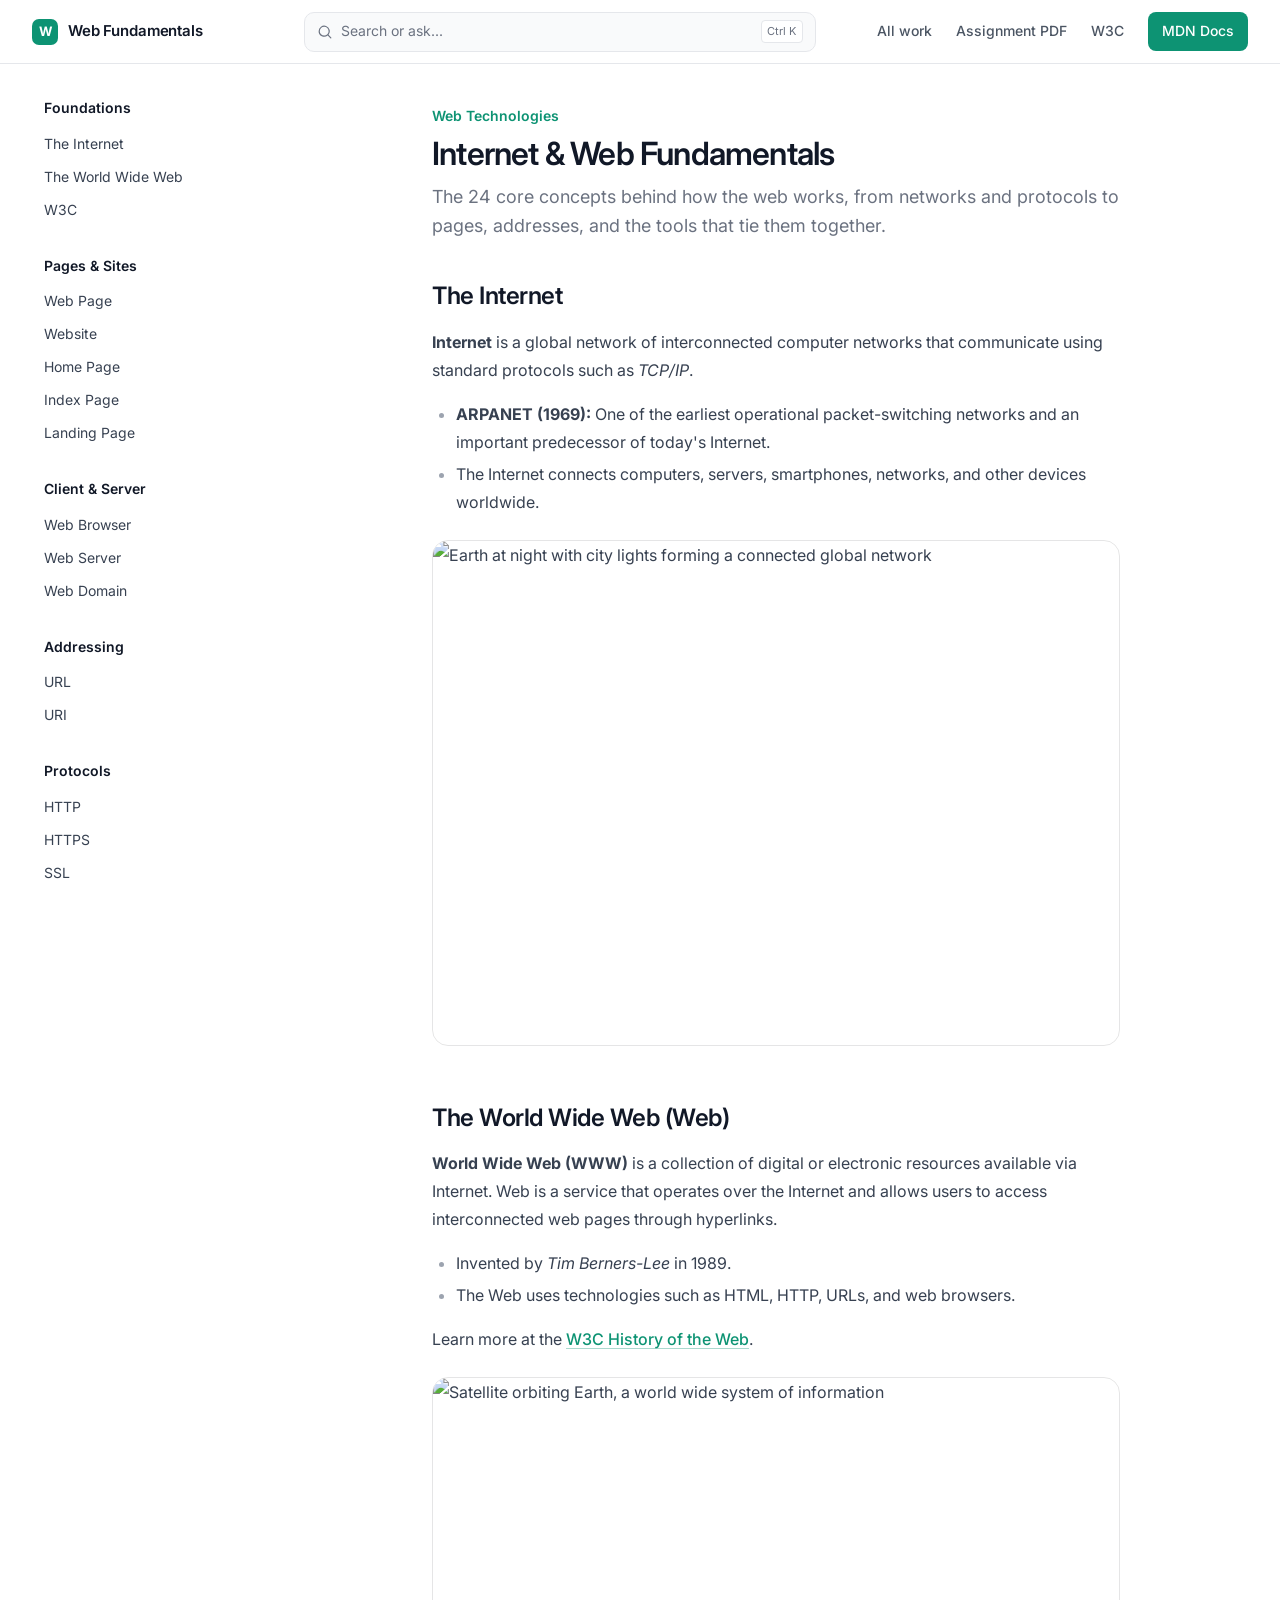
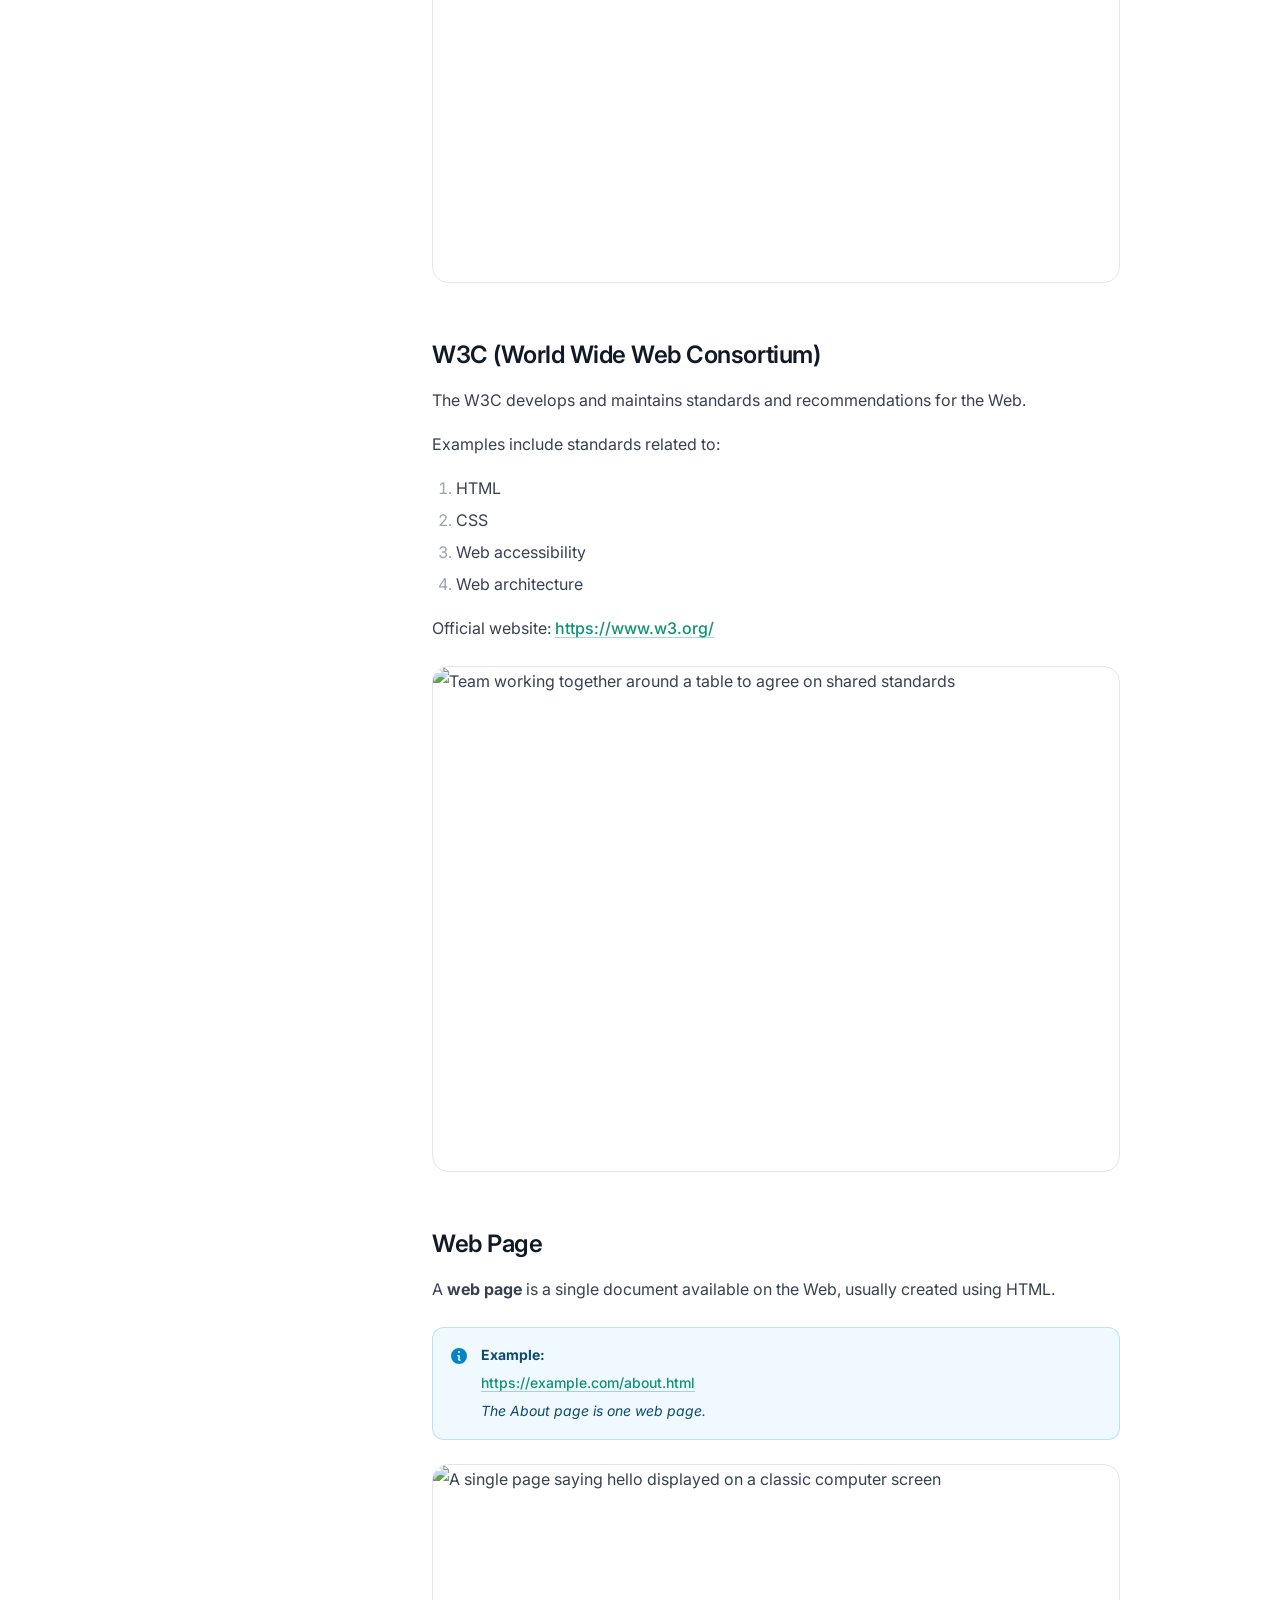
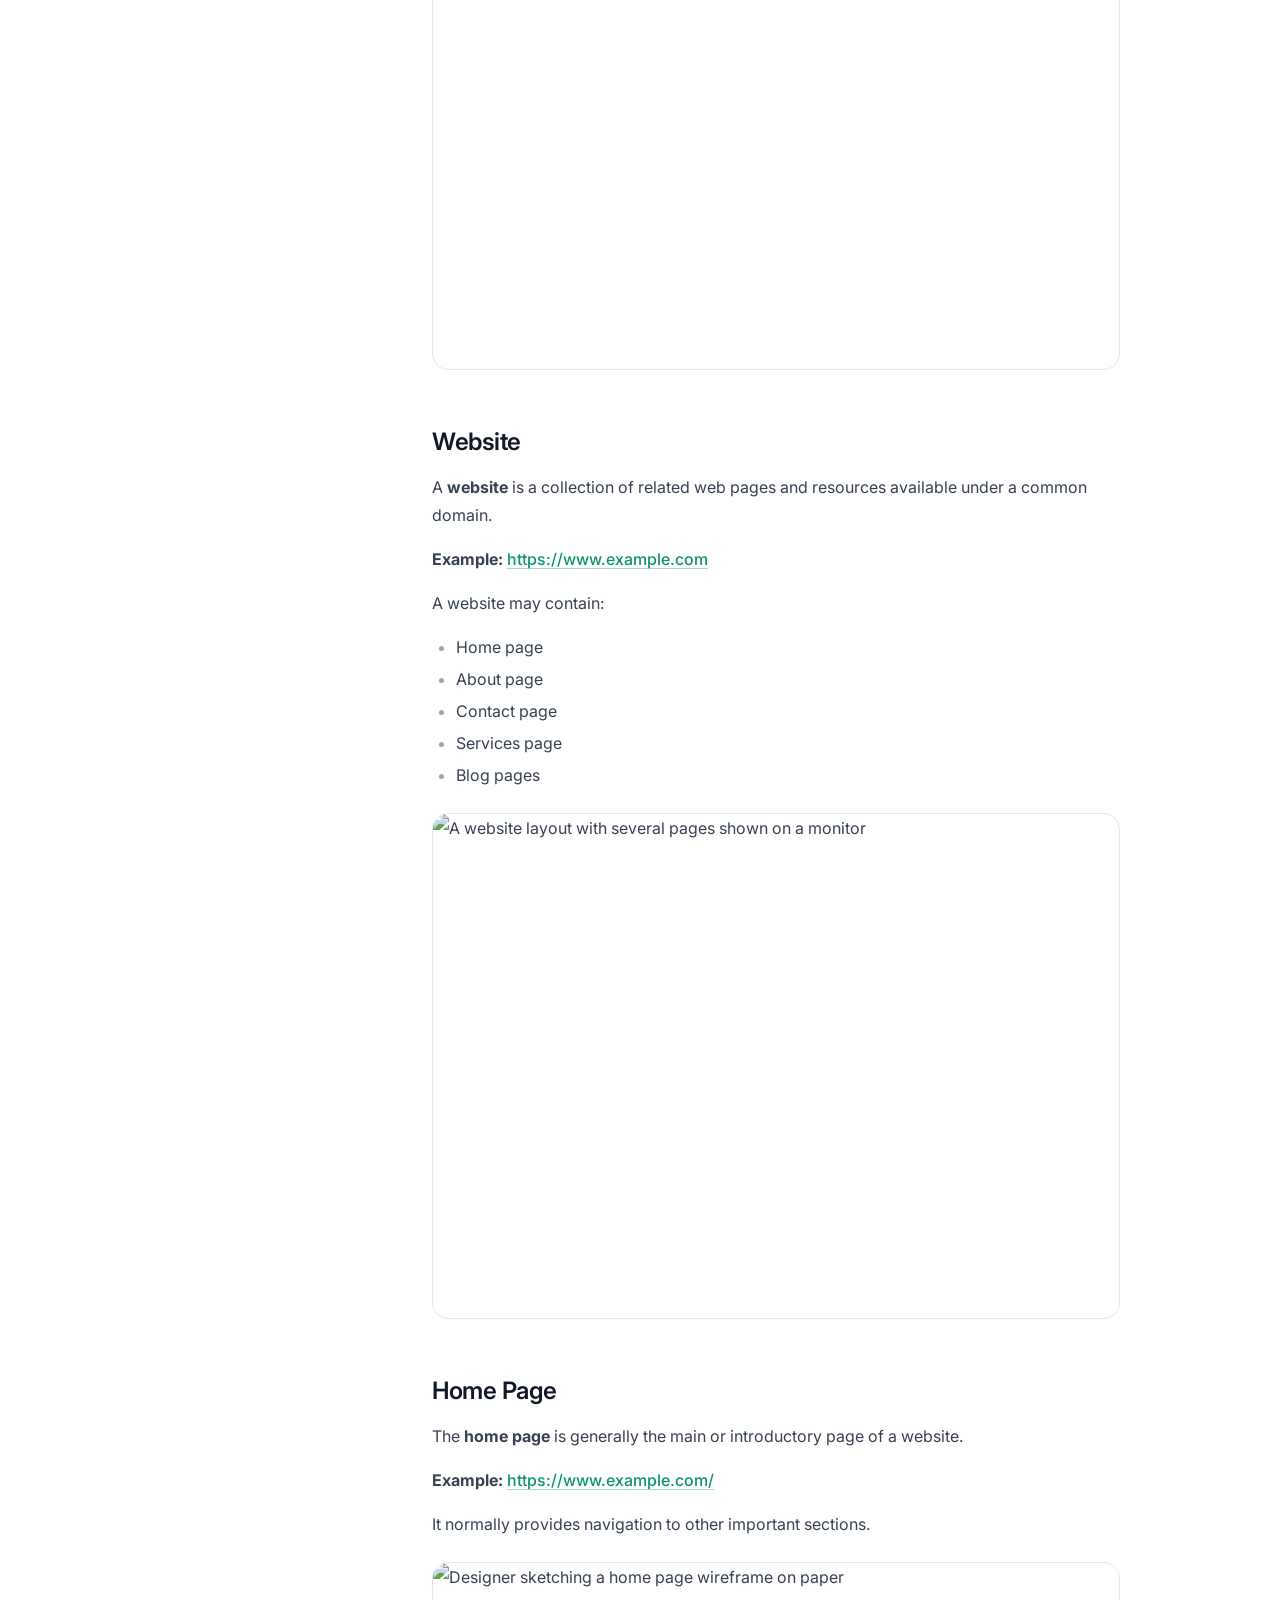
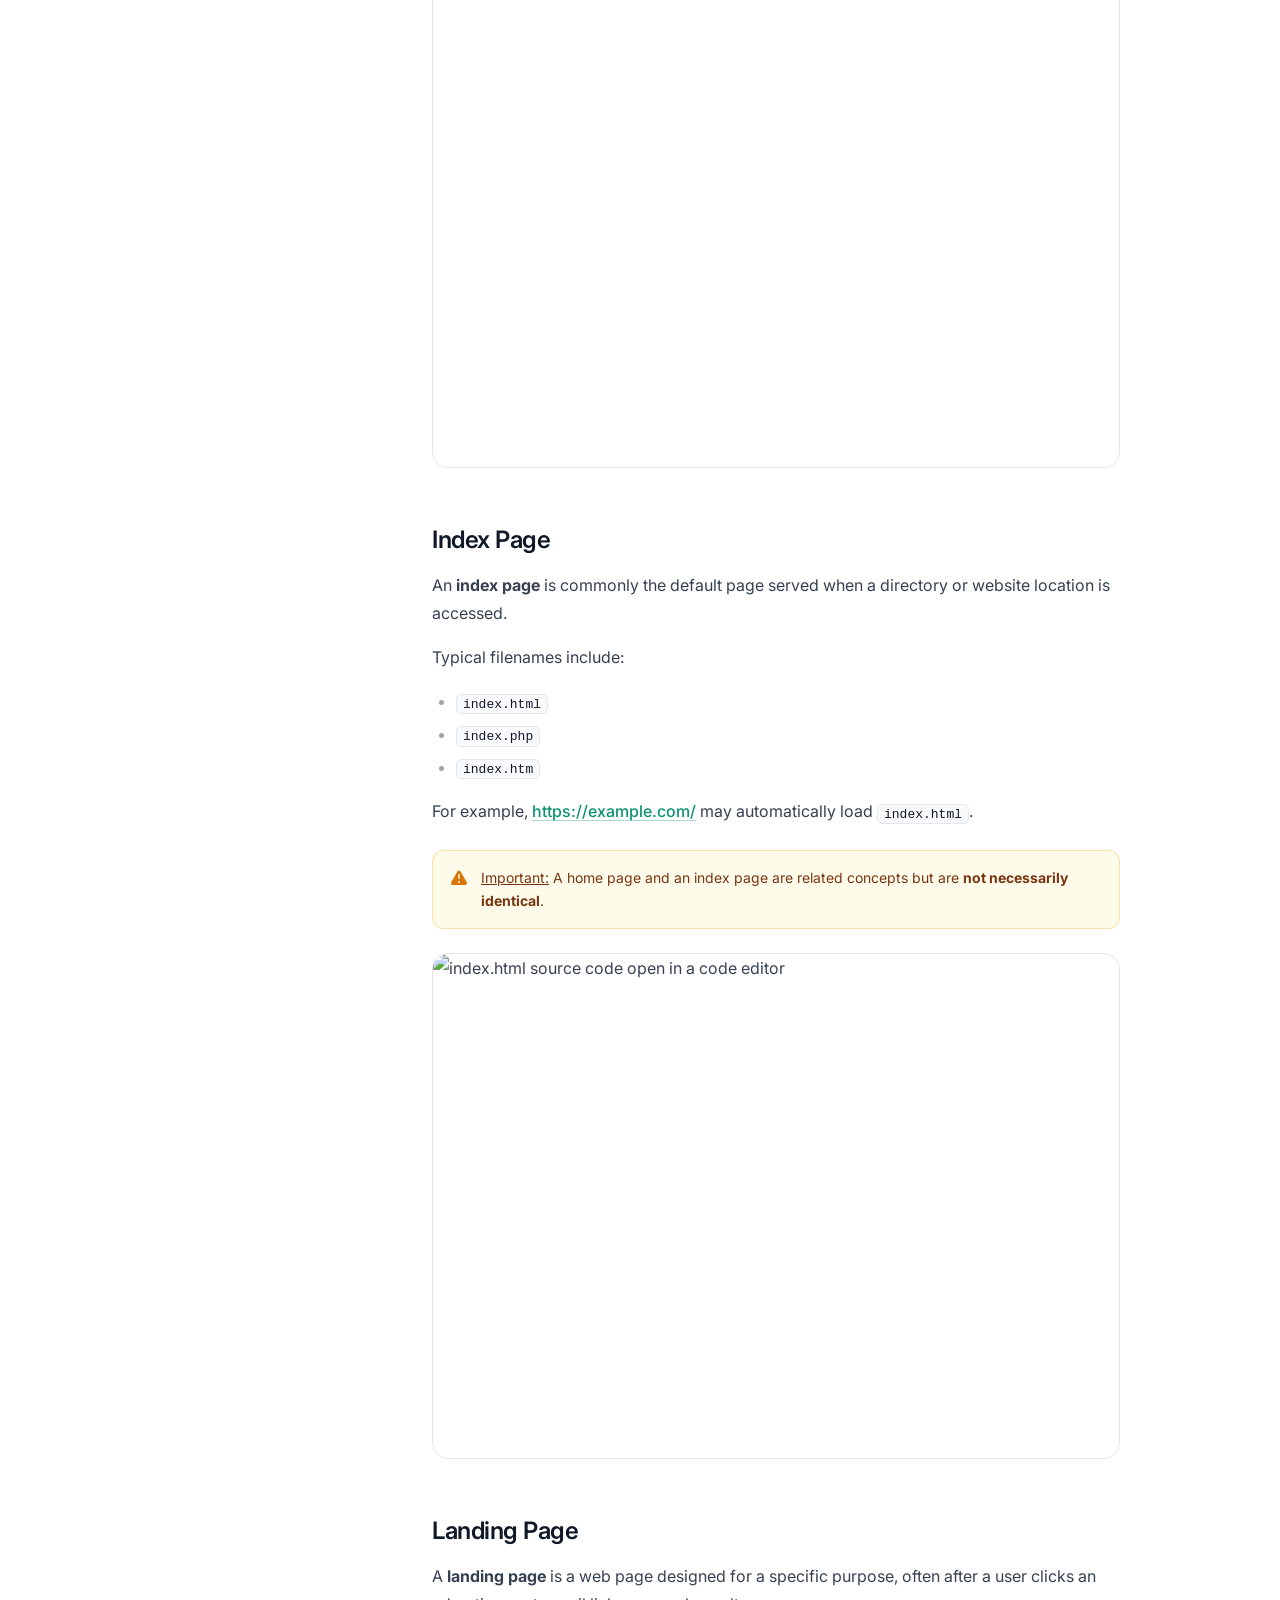
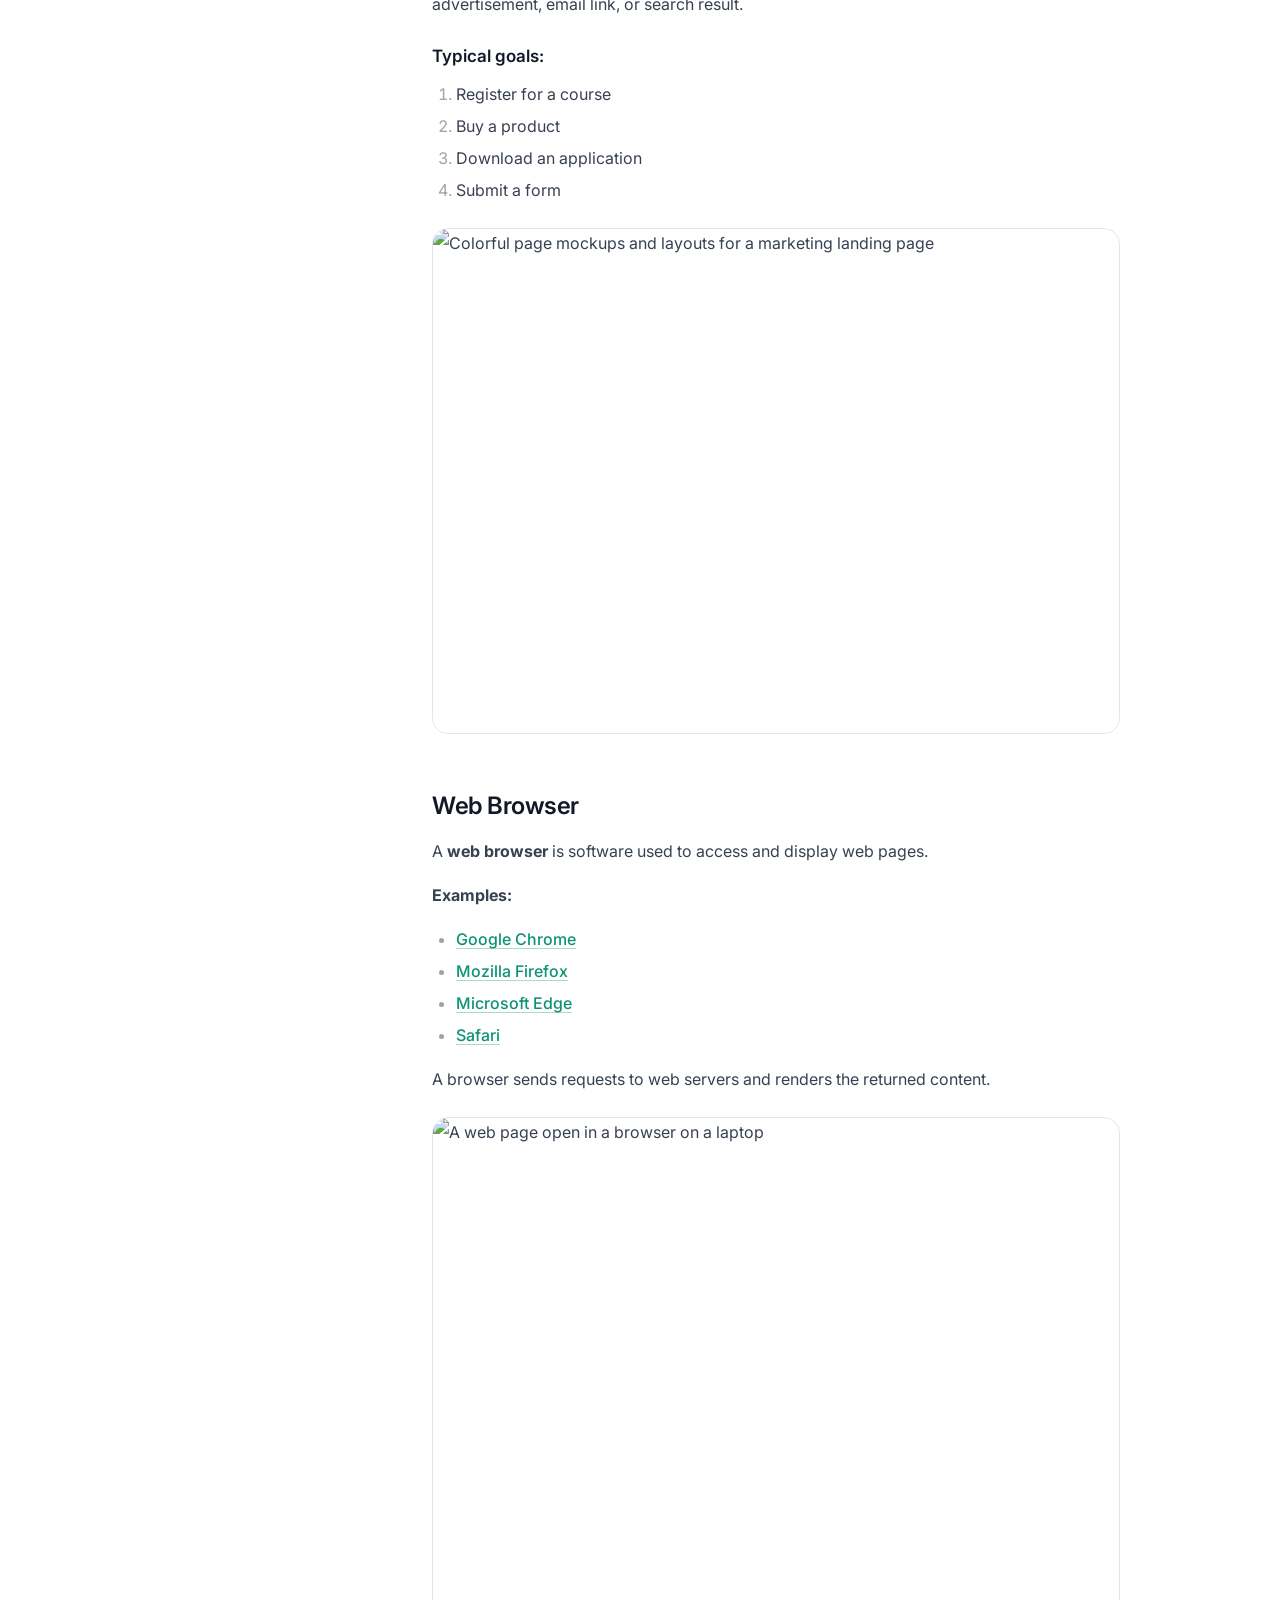
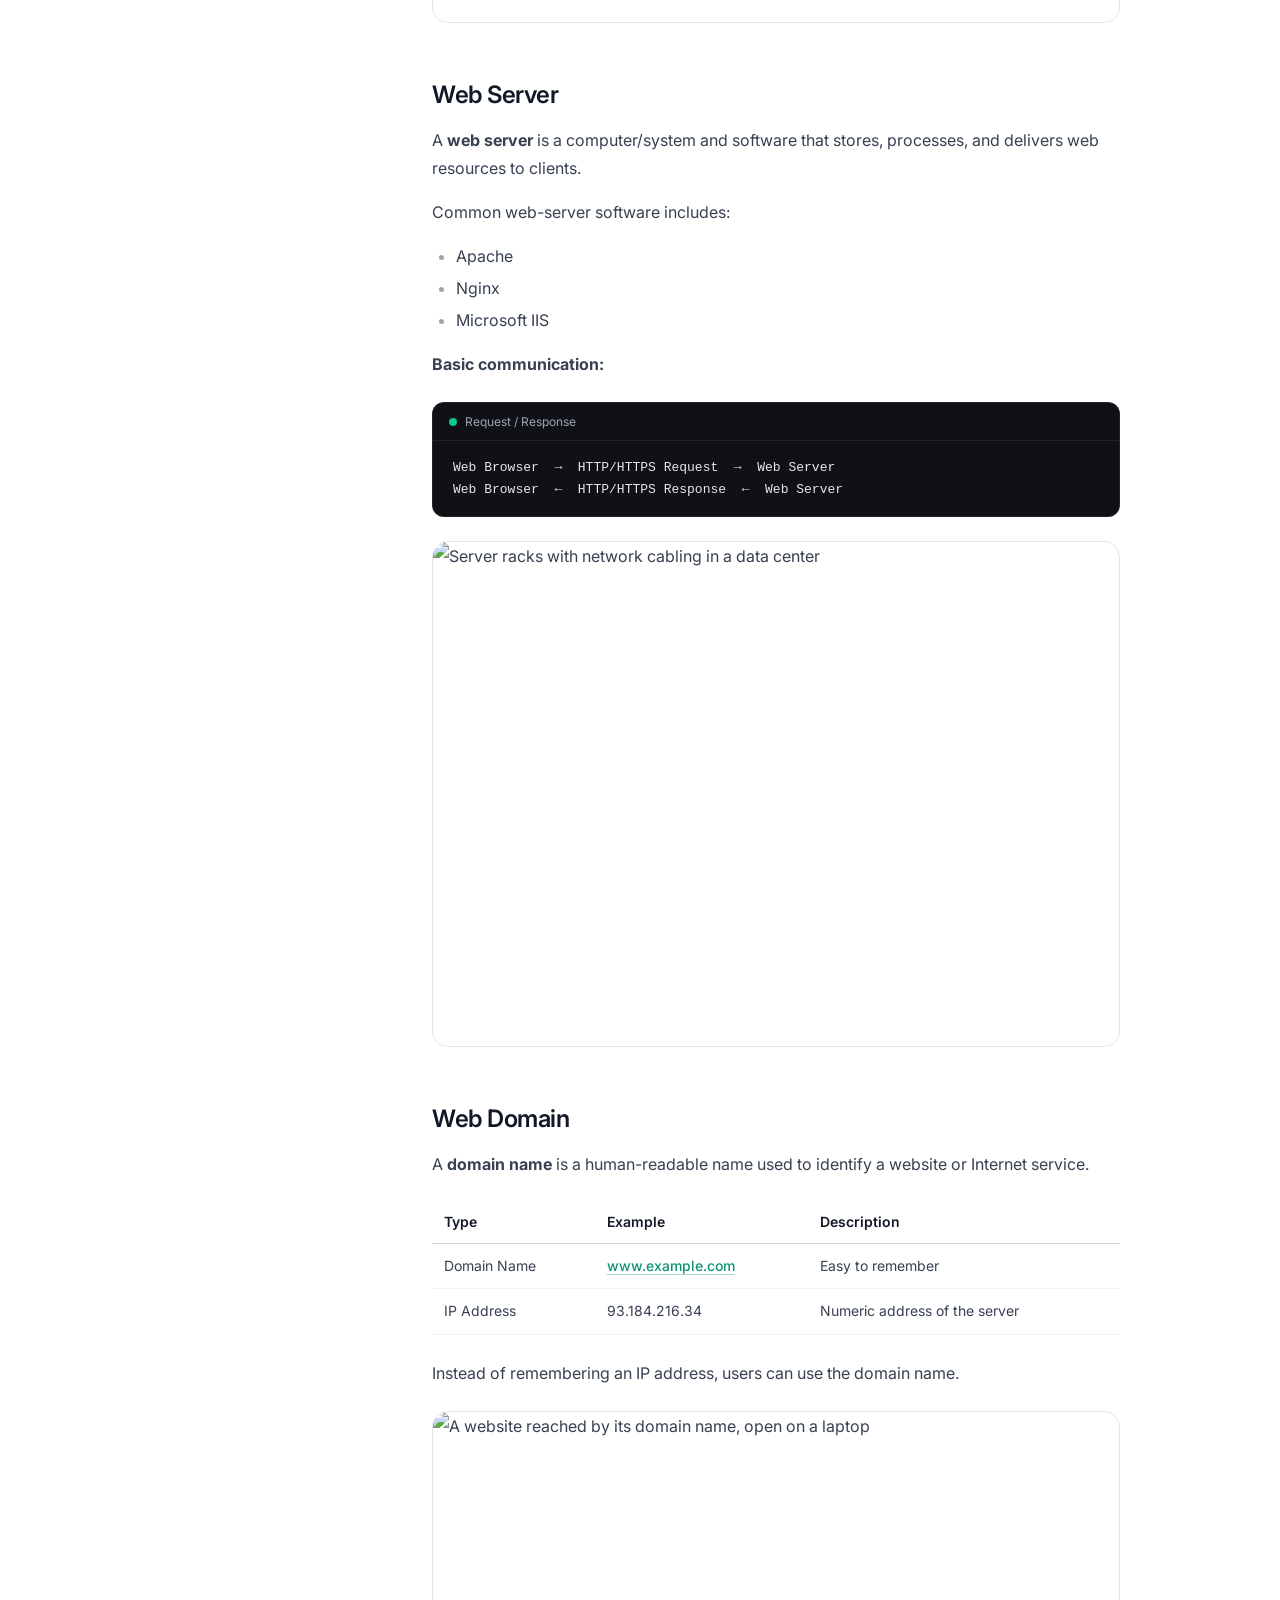
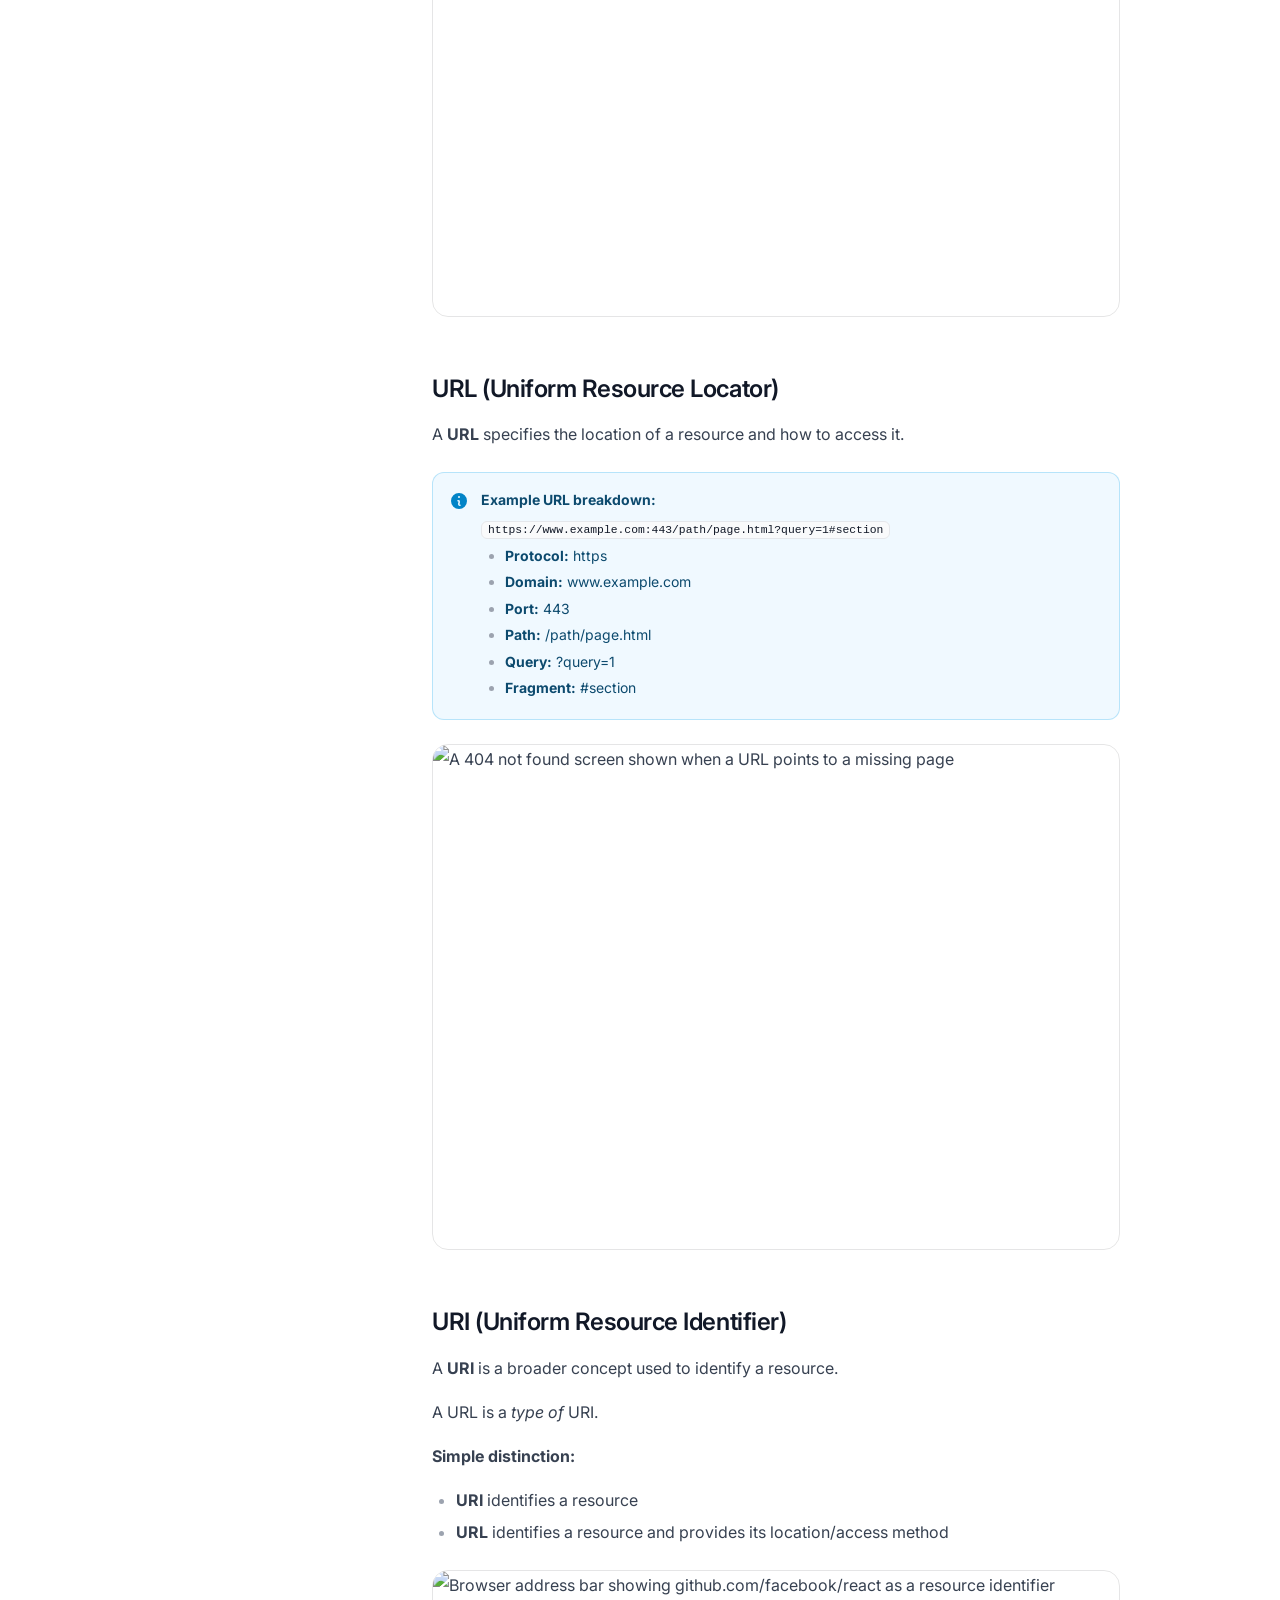
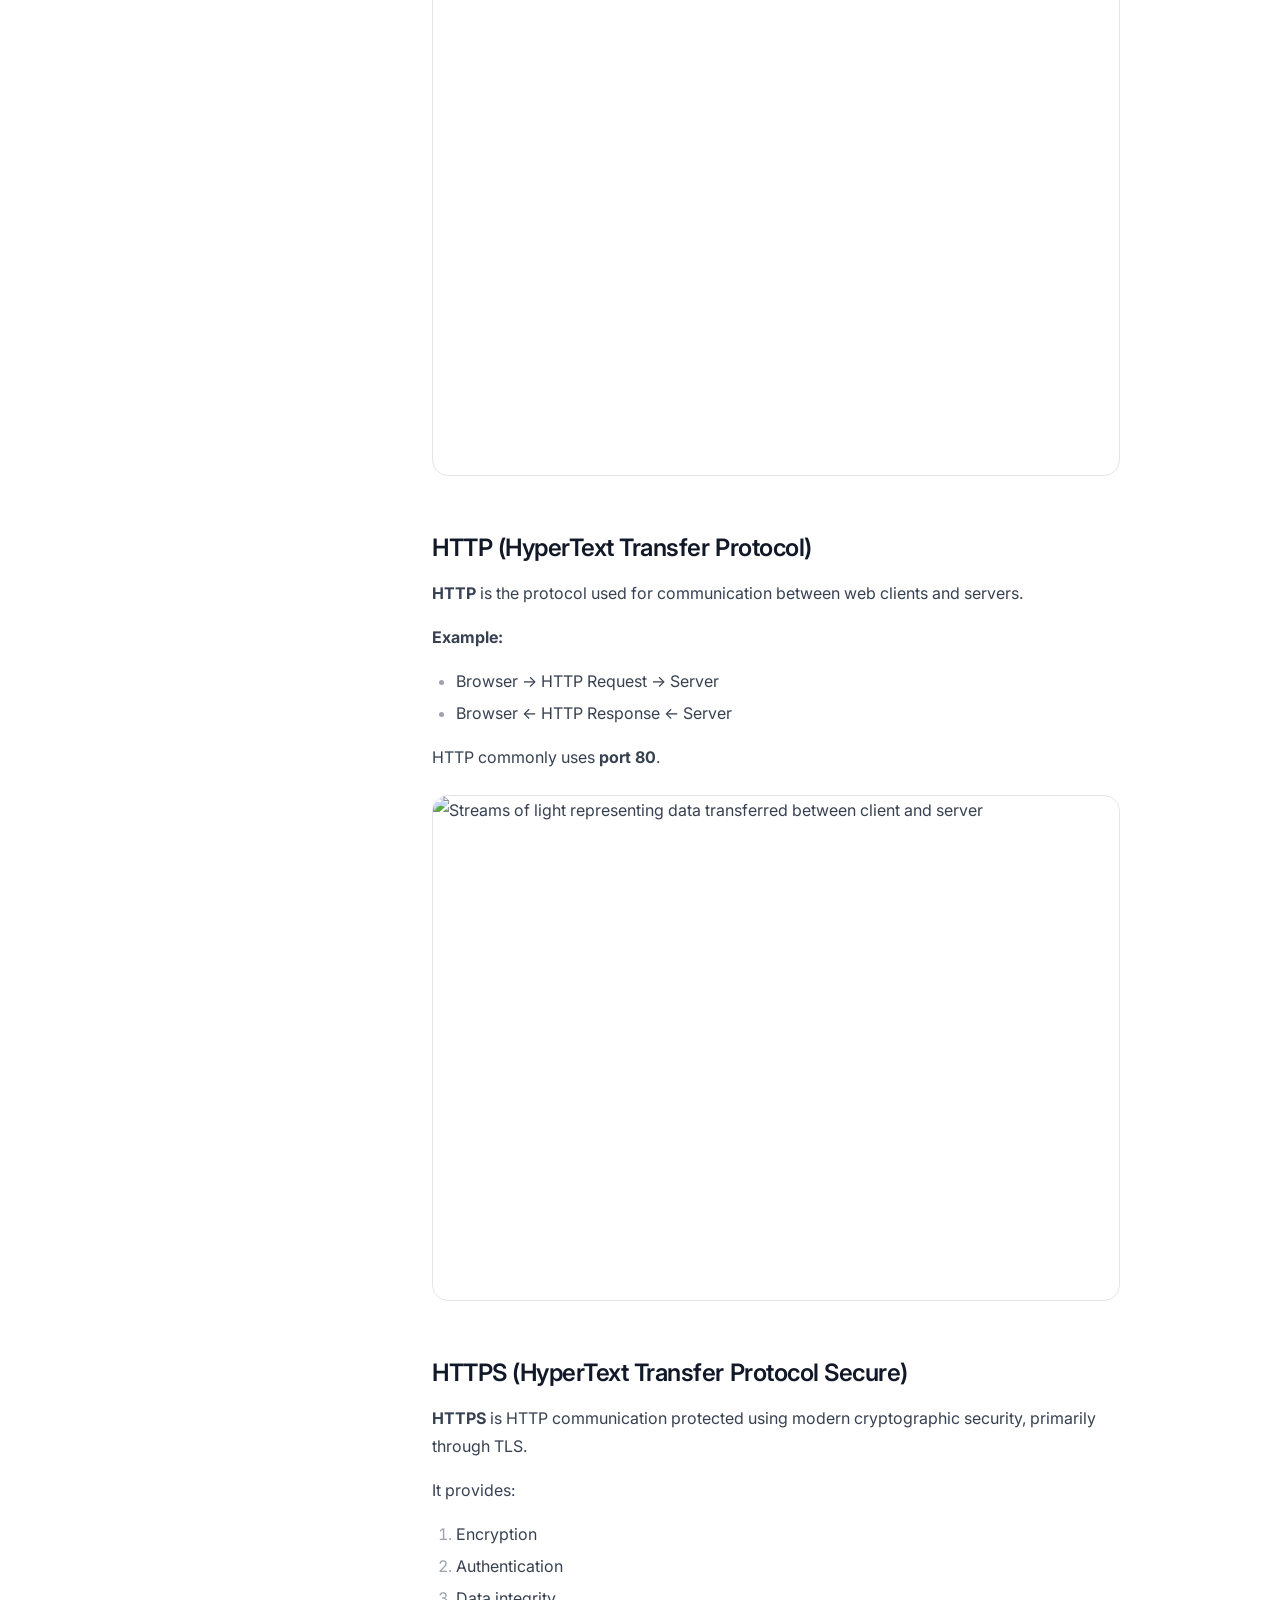
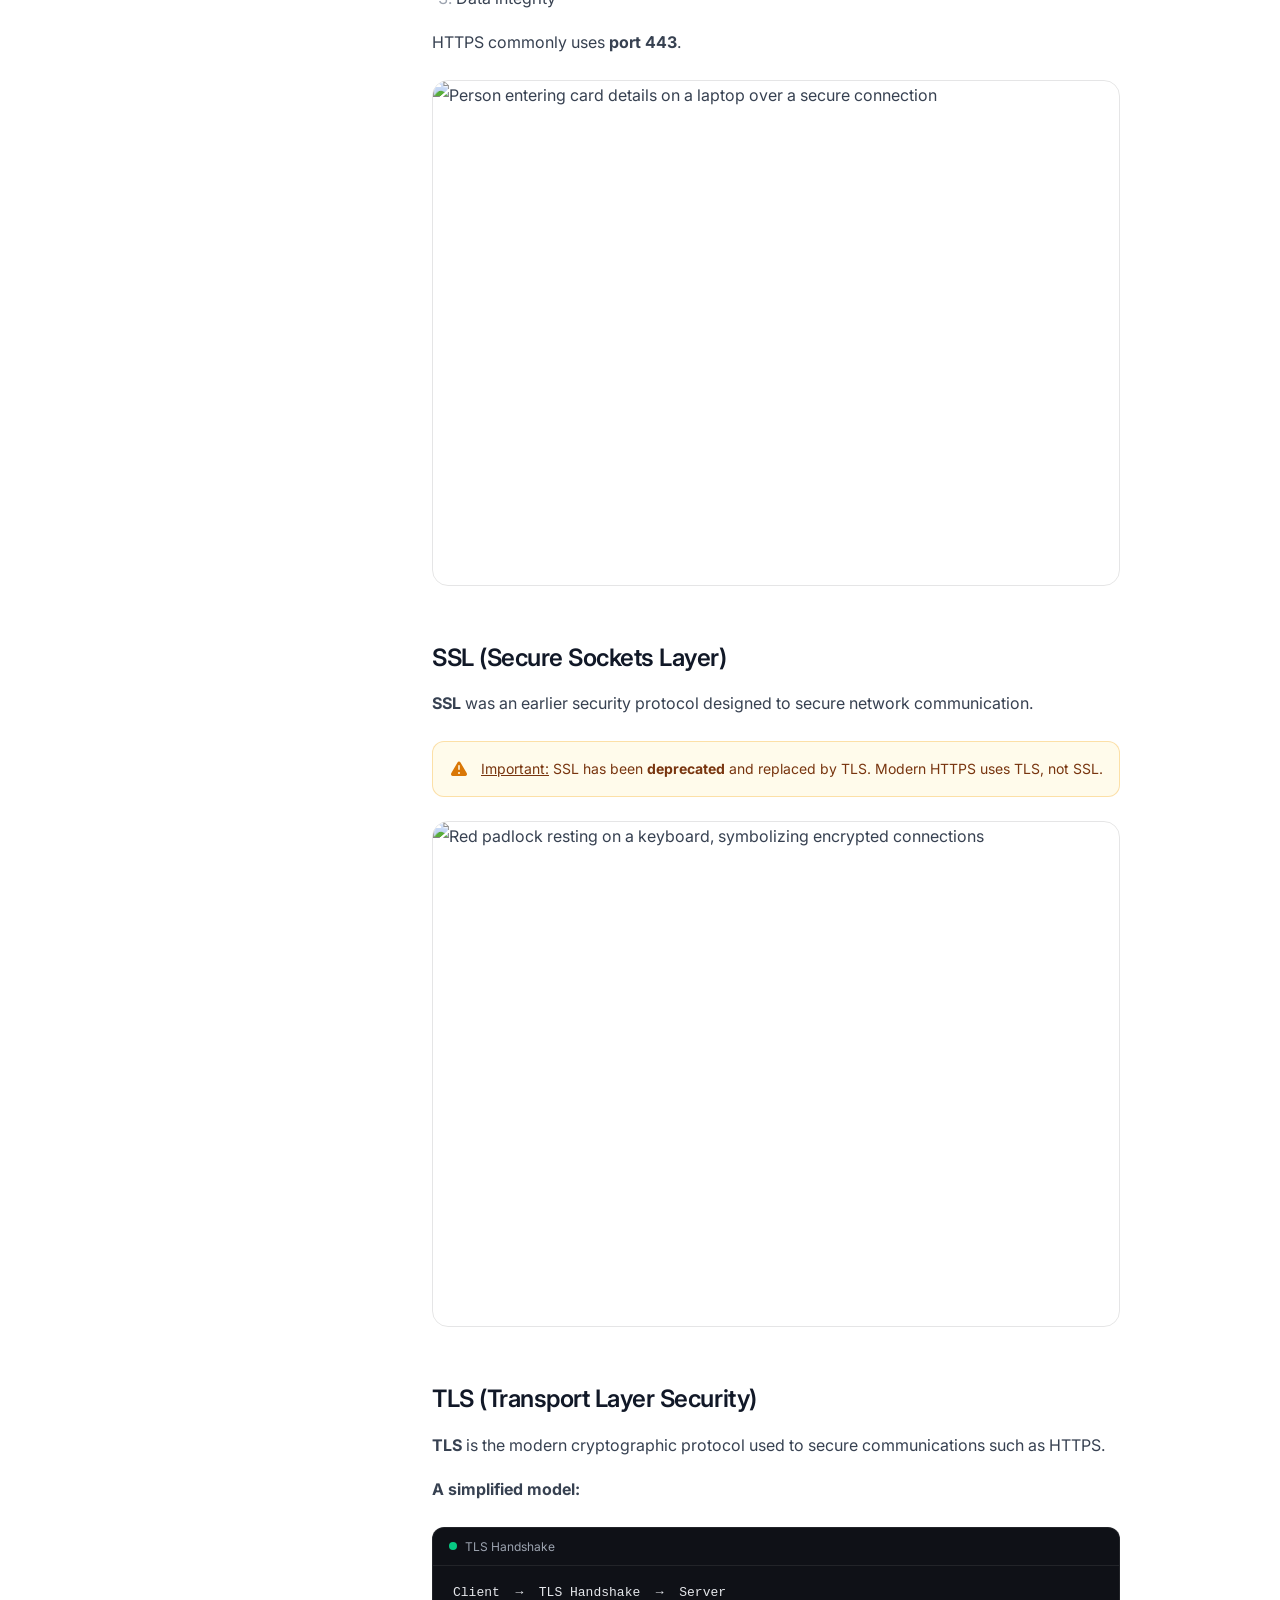
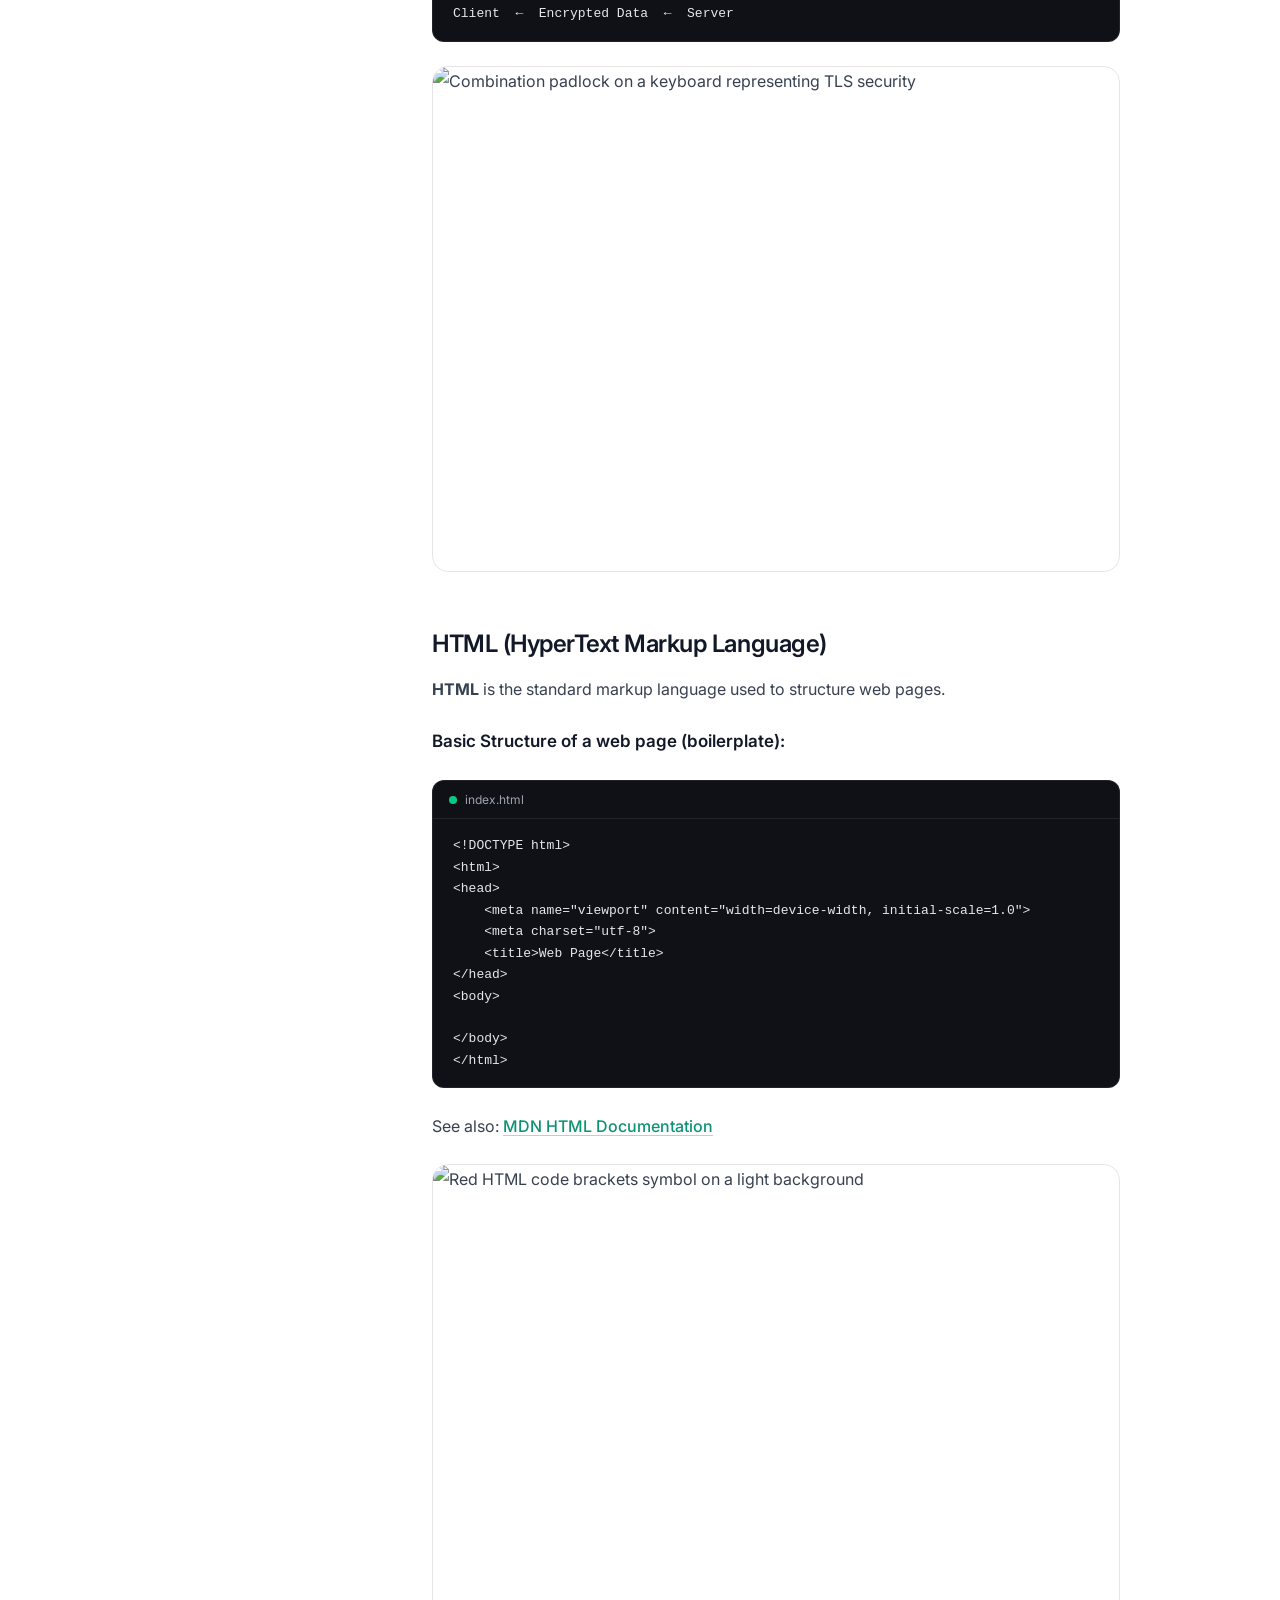
==== commit 4ada09e4: "chore: enable search" ====
--- a/assignments/index.html
+++ b/assignments/index.html
@@ -114,7 +114,17 @@
             border-radius: 0.625rem;
             background: var(--gray-50);
             color: var(--gray-500);
+            font: inherit;
             font-size: 0.875rem;
+            text-align: left;
+            cursor: pointer;
+            appearance: none;
+            -webkit-appearance: none;
+        }
+
+        .search:hover {
+            border-color: var(--gray-300);
+            background: #fff;
         }
 
         .search kbd {
@@ -471,7 +481,13 @@
         }
 
         @media (max-width: 1024px) {
-            .search { display: none; }
+            .search span, .search kbd { display: none; }
+            .search {
+                flex: 0 0 2.5rem;
+                max-width: 2.5rem;
+                padding: 0;
+                justify-content: center;
+            }
             .logo { width: auto; }
             .shell { flex-direction: column; padding: 0 1.25rem; }
 
@@ -496,11 +512,11 @@
     <header class="navbar" id="top">
         <div class="navbar-inner">
             <a href="#top" class="logo"><span class="logo-mark">W</span>Web Fundamentals</a>
-            <div class="search">
-                <svg width="16" height="16" viewBox="0 0 20 20" fill="currentColor"><path fill-rule="evenodd" d="M9 3.5a5.5 5.5 0 1 0 0 11 5.5 5.5 0 0 0 0-11ZM2 9a7 7 0 1 1 12.452 4.391l3.328 3.329a.75.75 0 1 1-1.06 1.06l-3.329-3.328A7 7 0 0 1 2 9Z" clip-rule="evenodd"/></svg>
+            <button type="button" class="search" aria-label="Search">
+                <svg width="16" height="16" viewBox="0 0 20 20" fill="currentColor" aria-hidden="true"><path fill-rule="evenodd" d="M9 3.5a5.5 5.5 0 1 0 0 11 5.5 5.5 0 0 0 0-11ZM2 9a7 7 0 1 1 12.452 4.391l3.328 3.329a.75.75 0 1 1-1.06 1.06l-3.329-3.328A7 7 0 0 1 2 9Z" clip-rule="evenodd"/></svg>
                 <span>Search or ask...</span>
                 <kbd>&#8984; K</kbd>
-            </div>
+            </button>
             <nav class="nav-links">
                 <a href="../index.html">All work</a>
                 <a href="Assignment%231.pdf" target="_blank">Assignment PDF</a>
@@ -1148,5 +1164,6 @@
             sections.forEach(function (s) { observer.observe(s); });
         })();
     </script>
+    <script src="../search.js"></script>
 </body>
 </html>
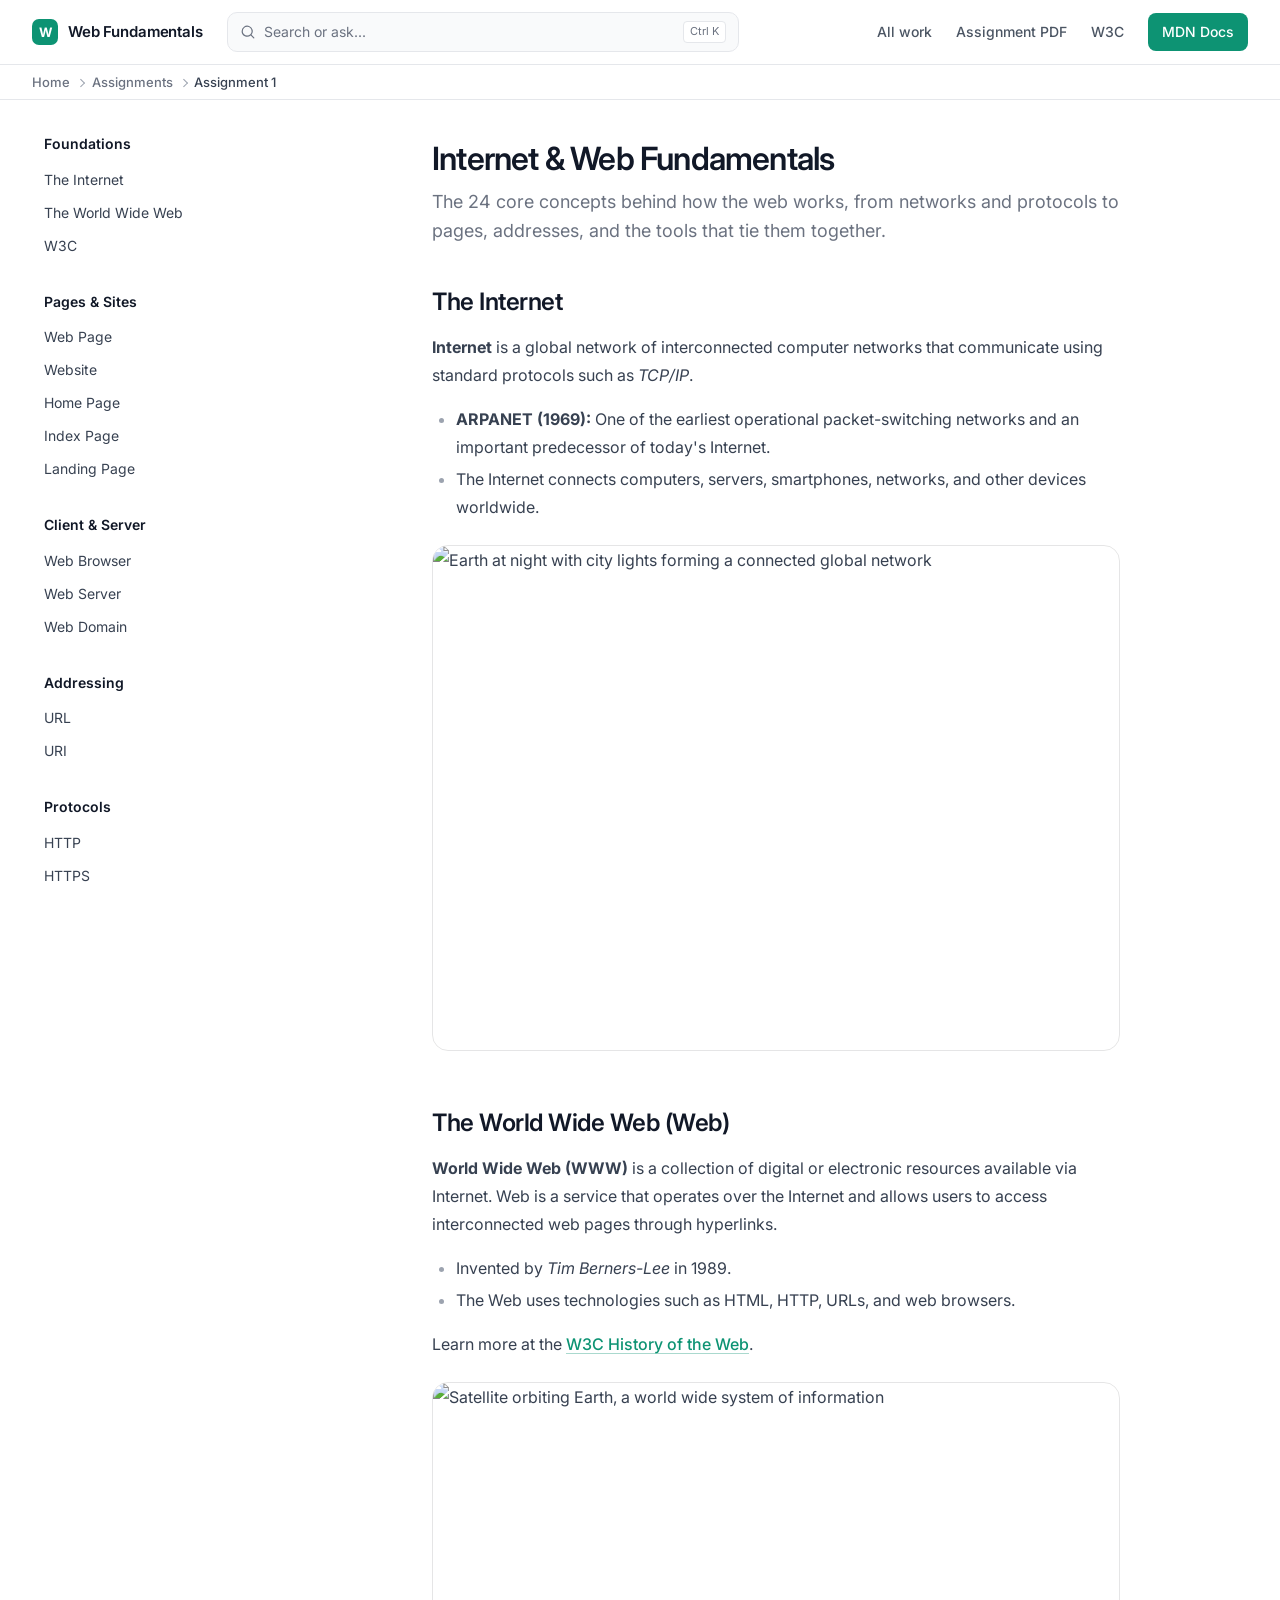
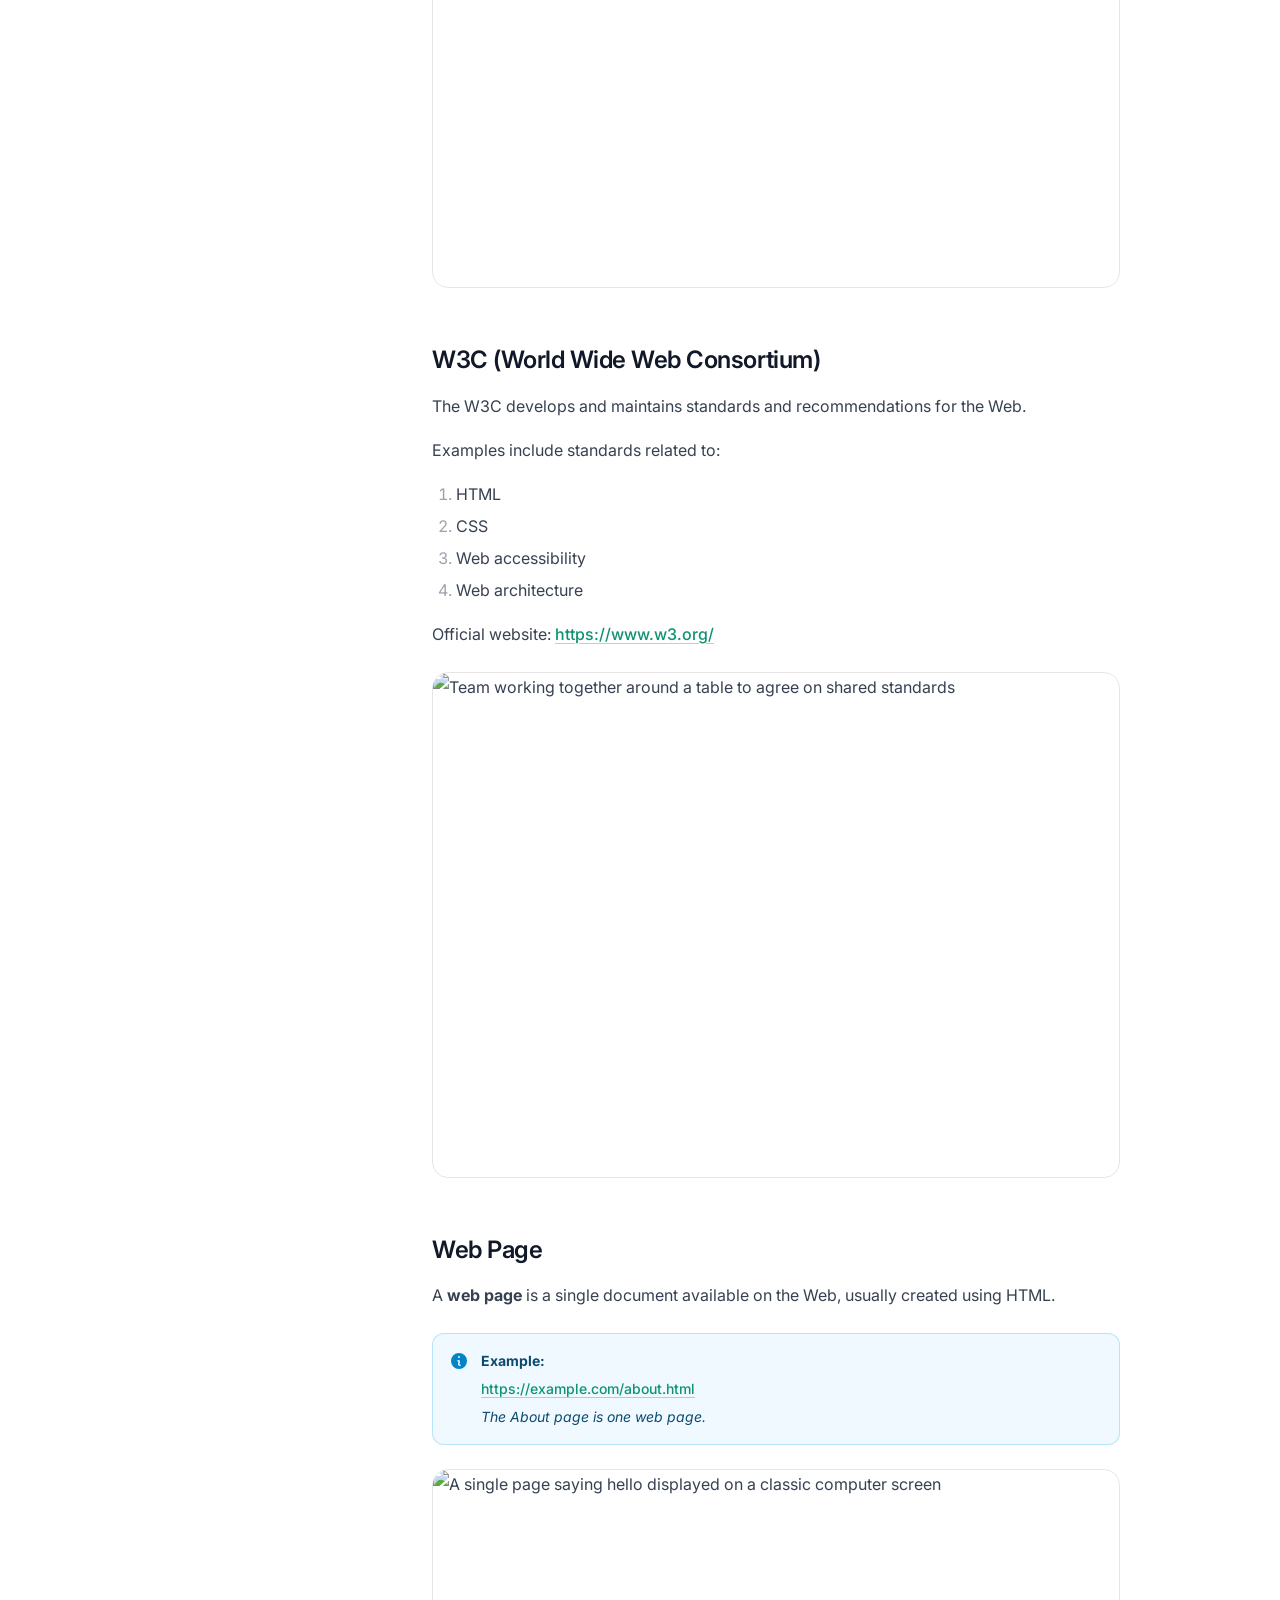
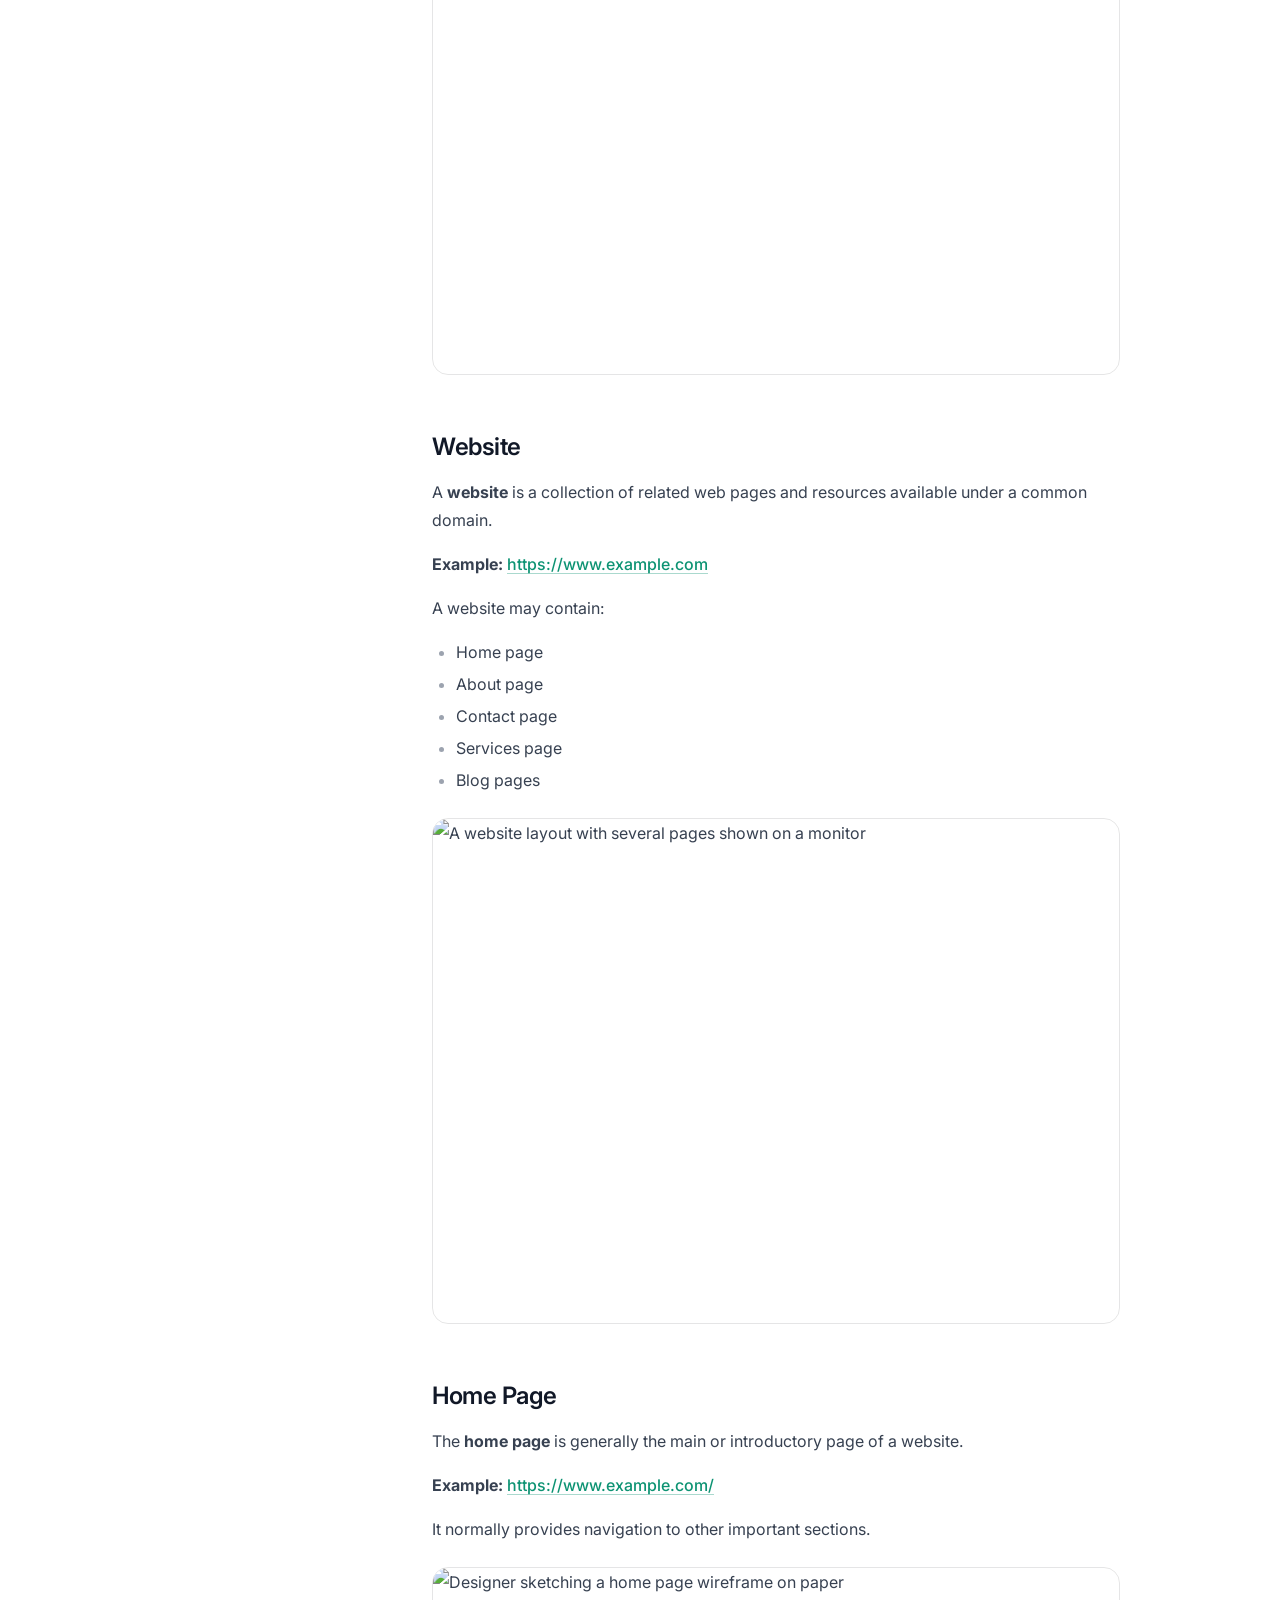
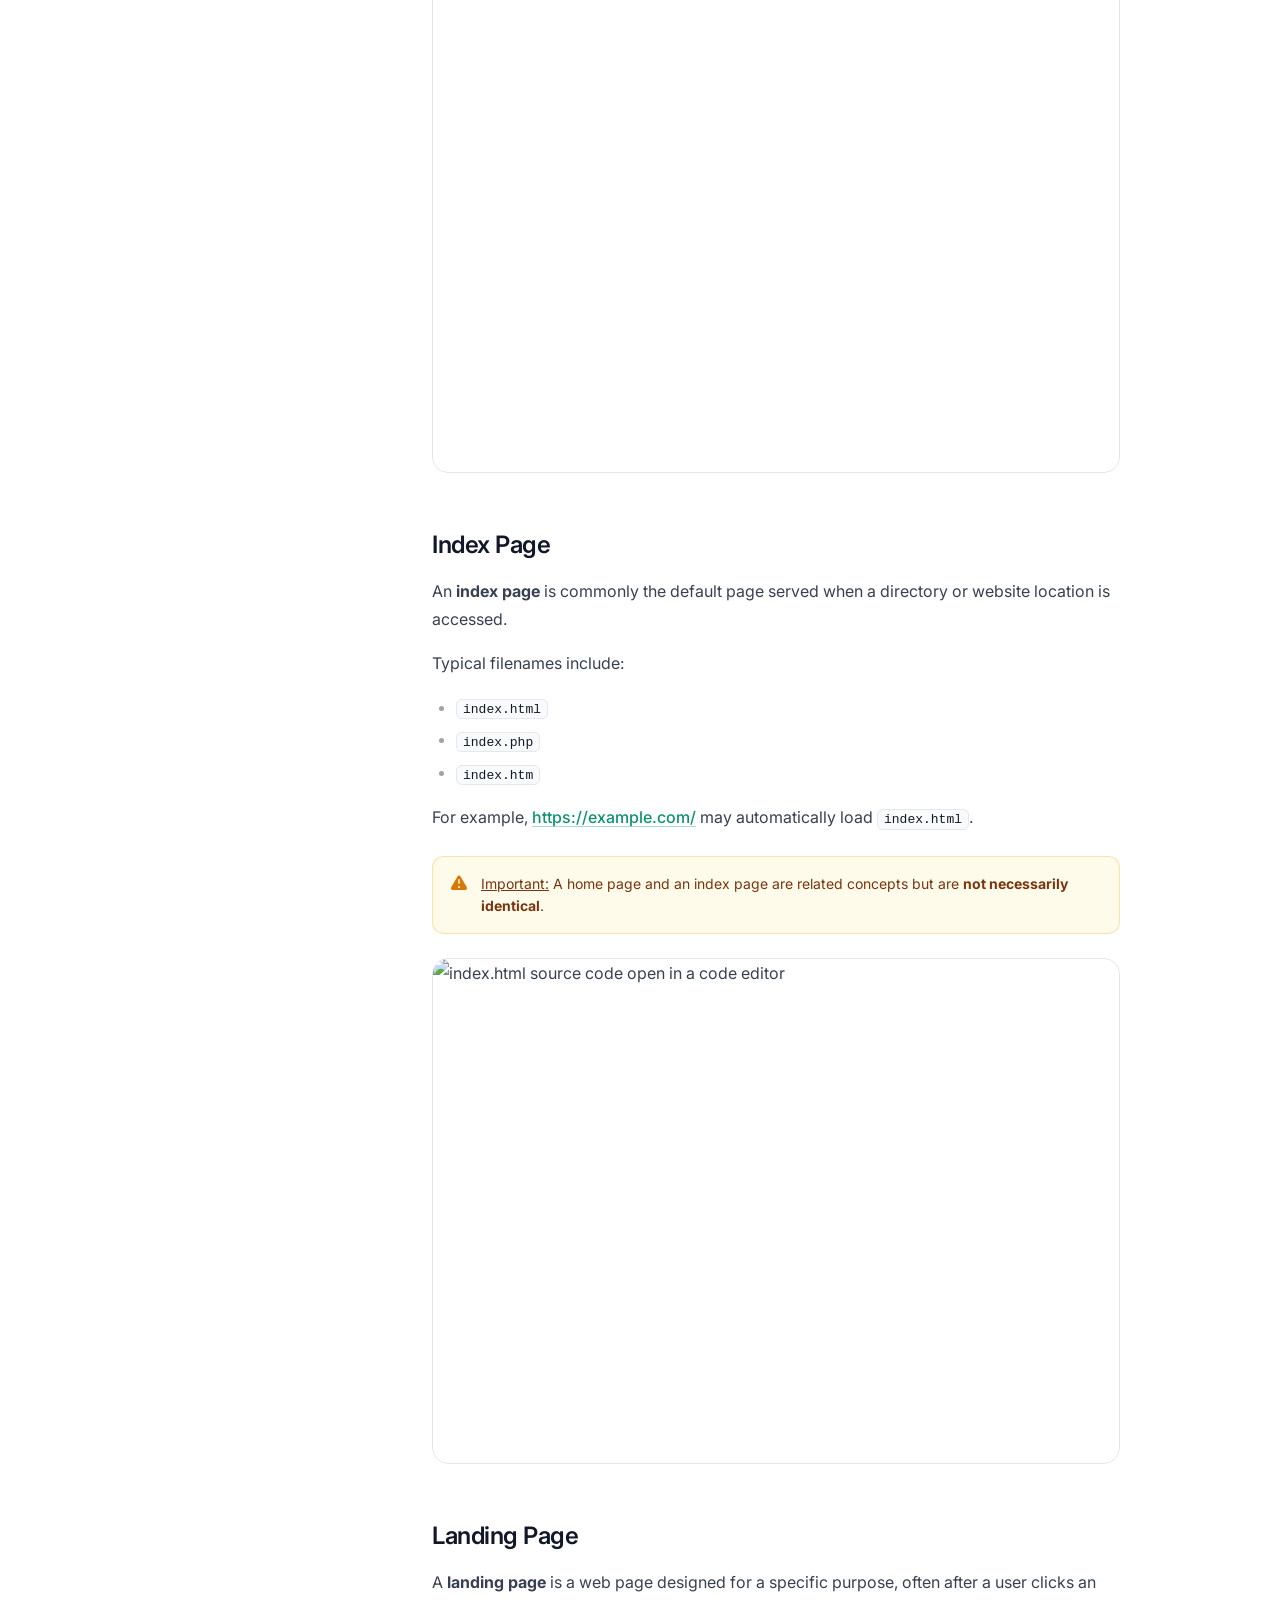
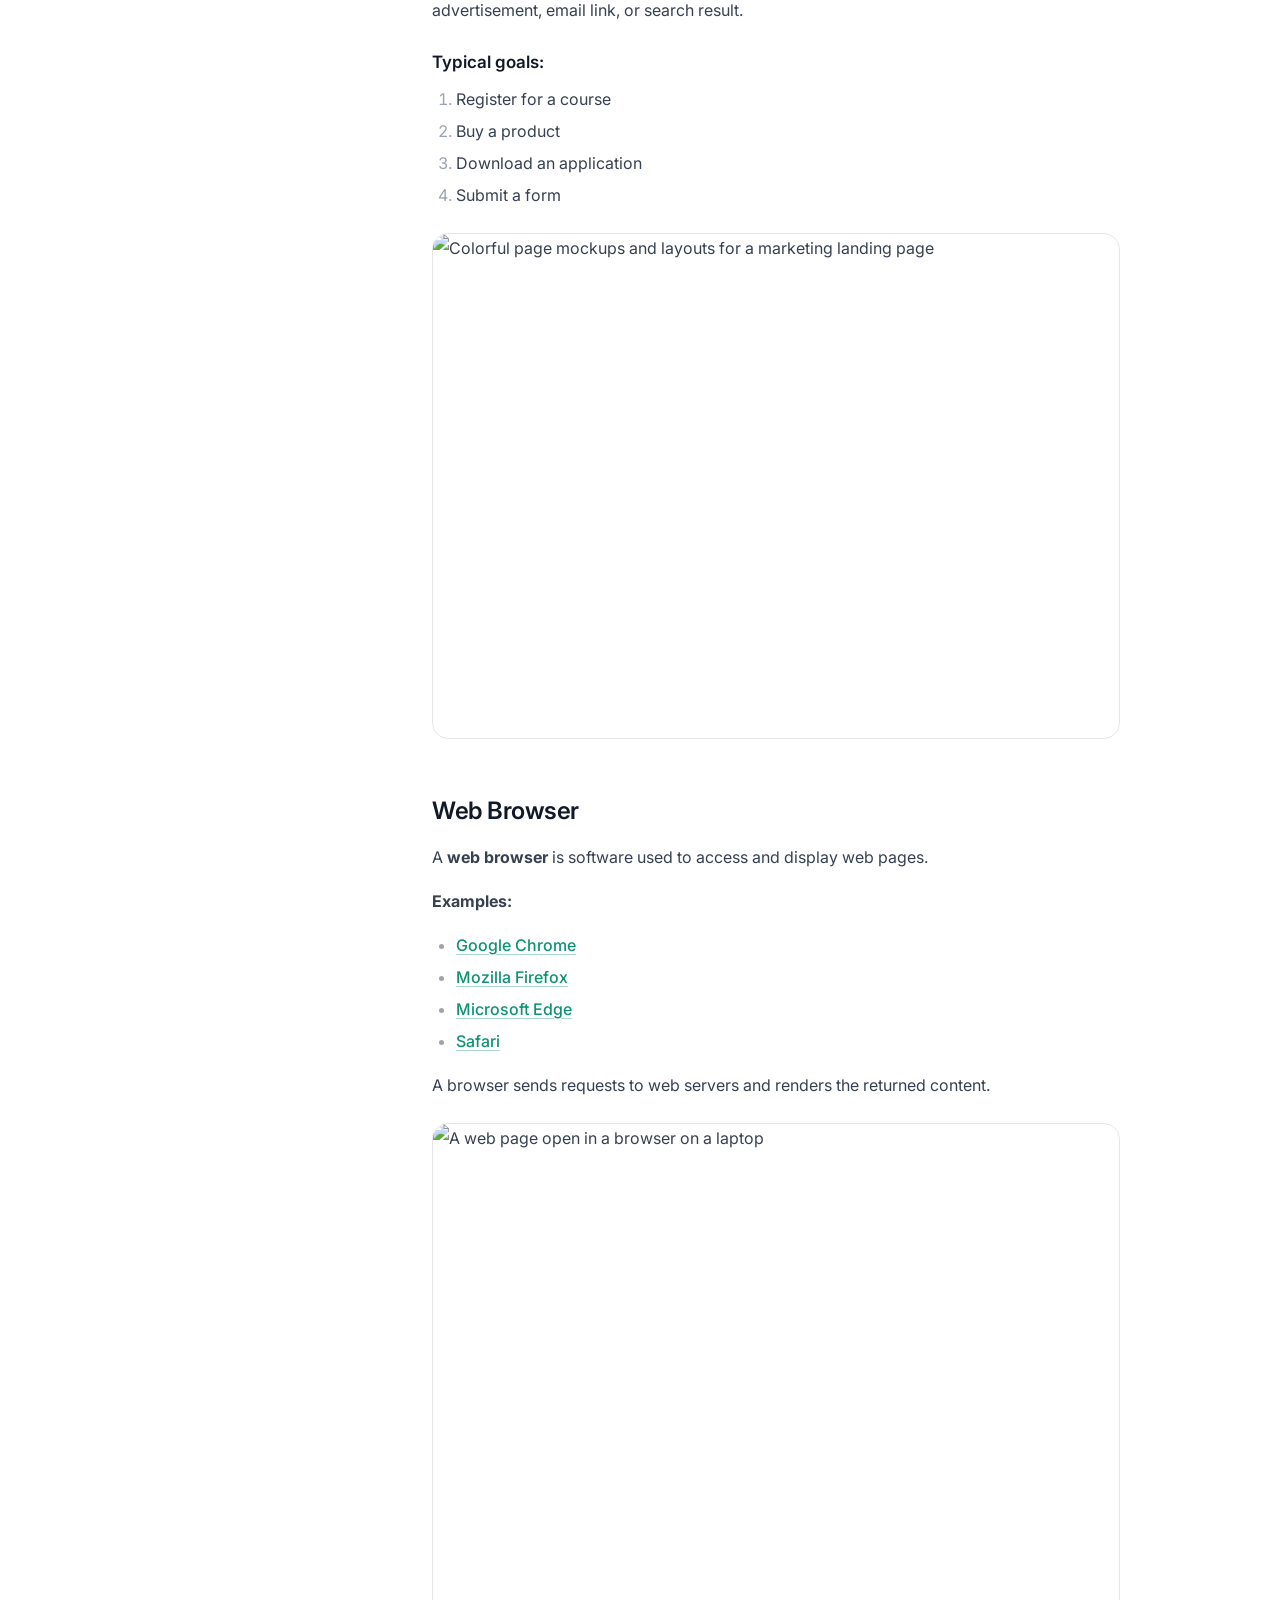
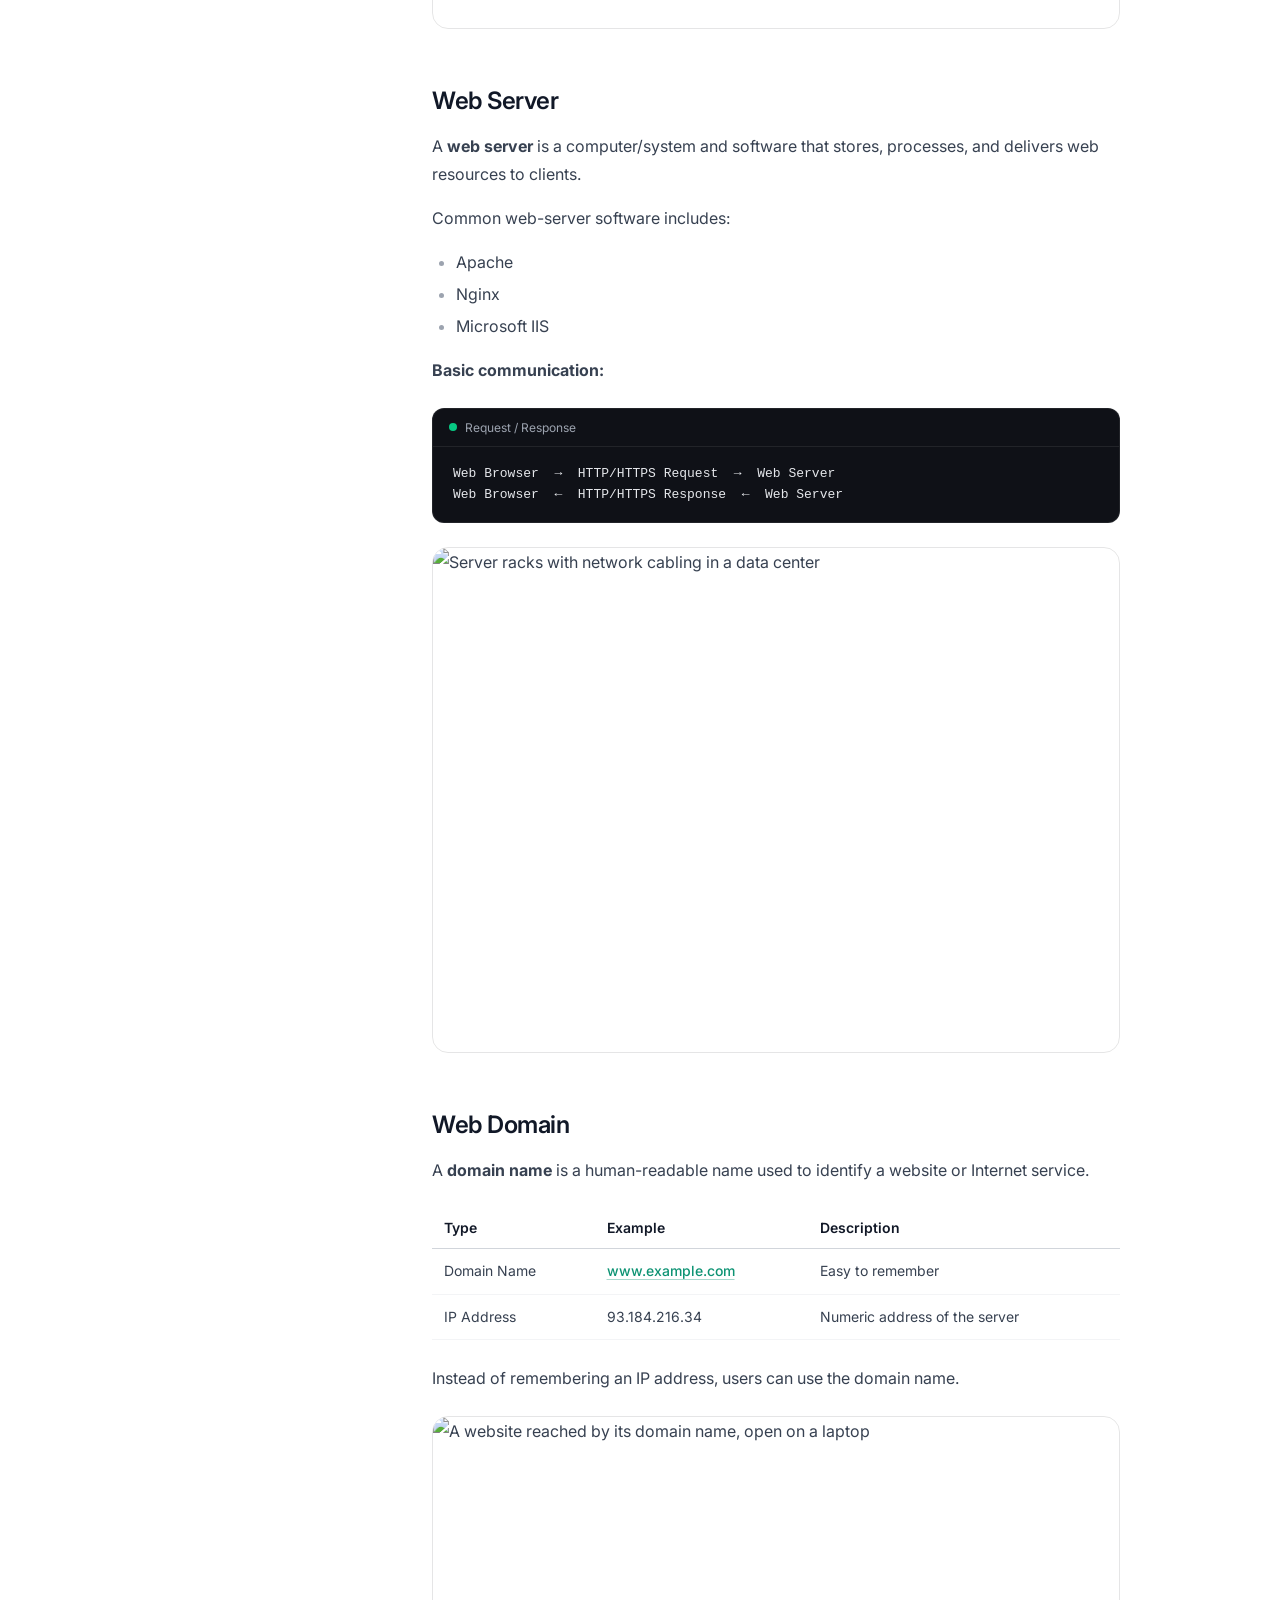
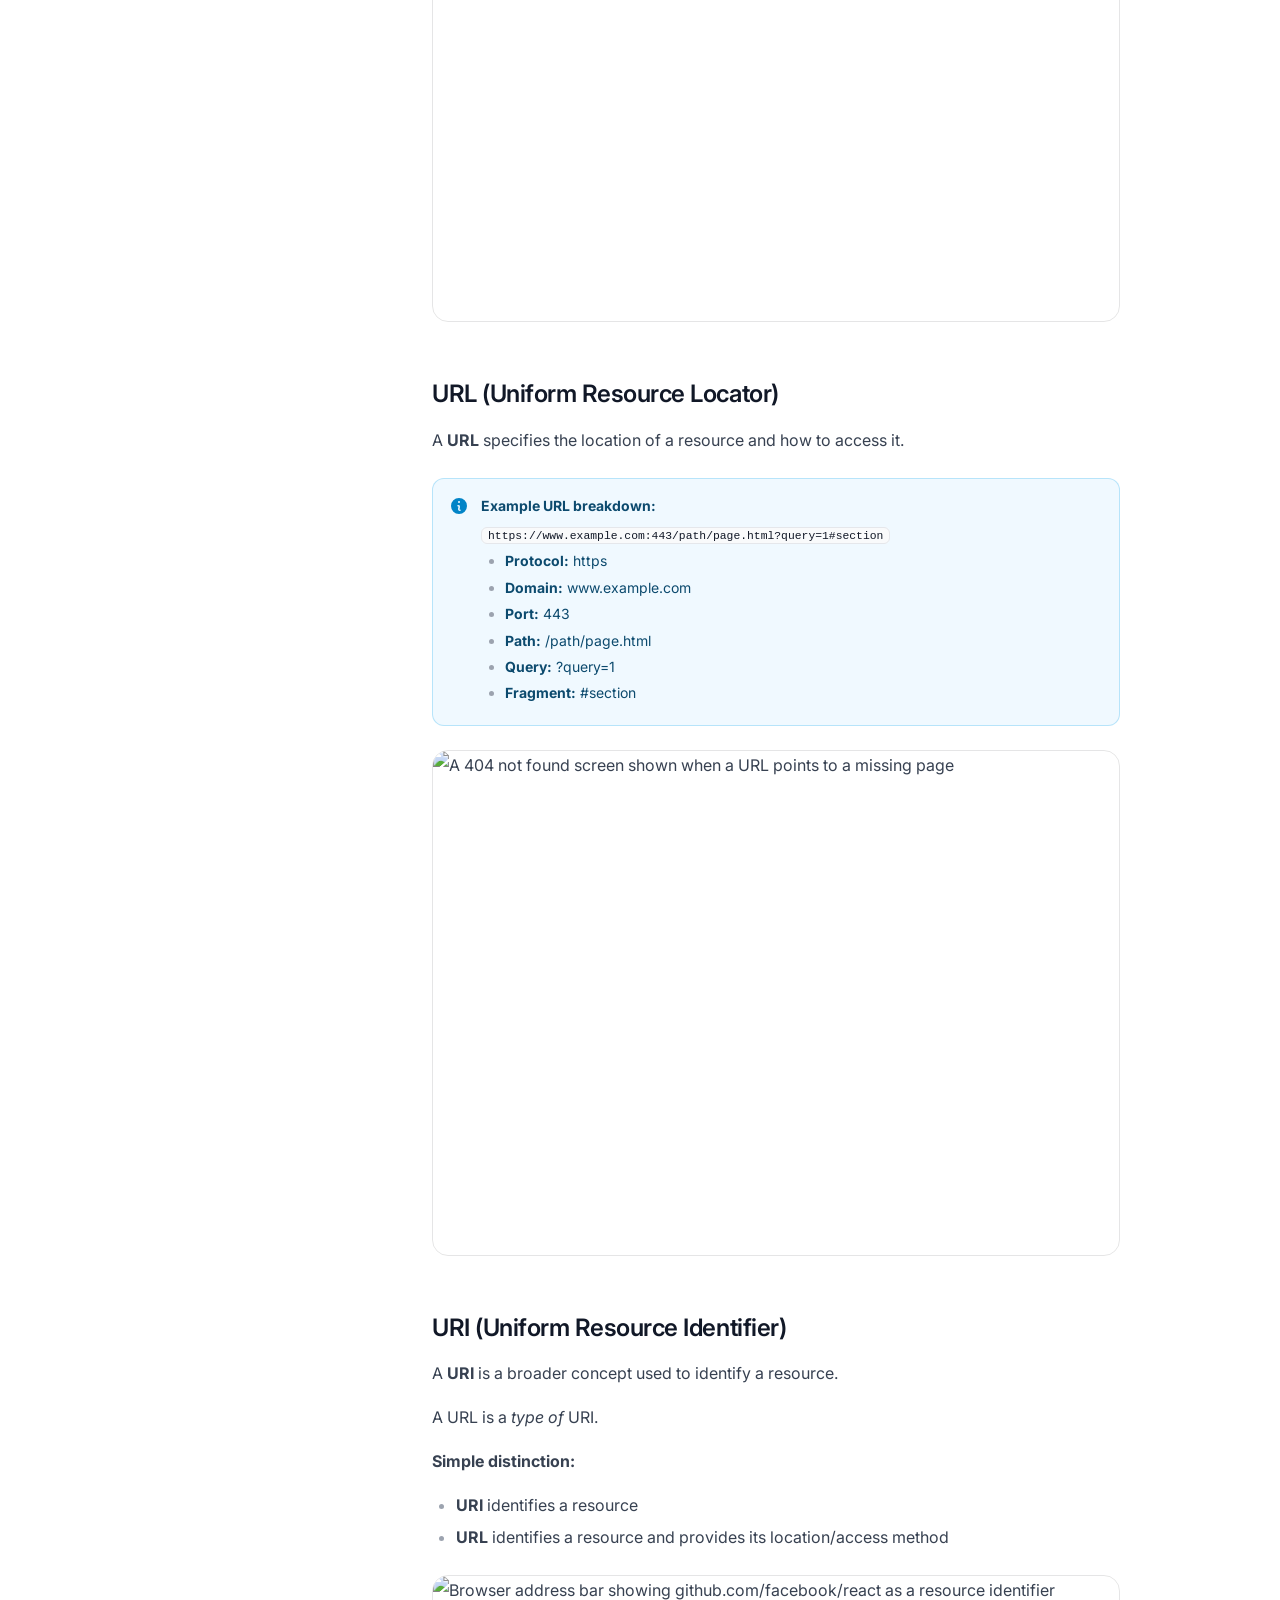
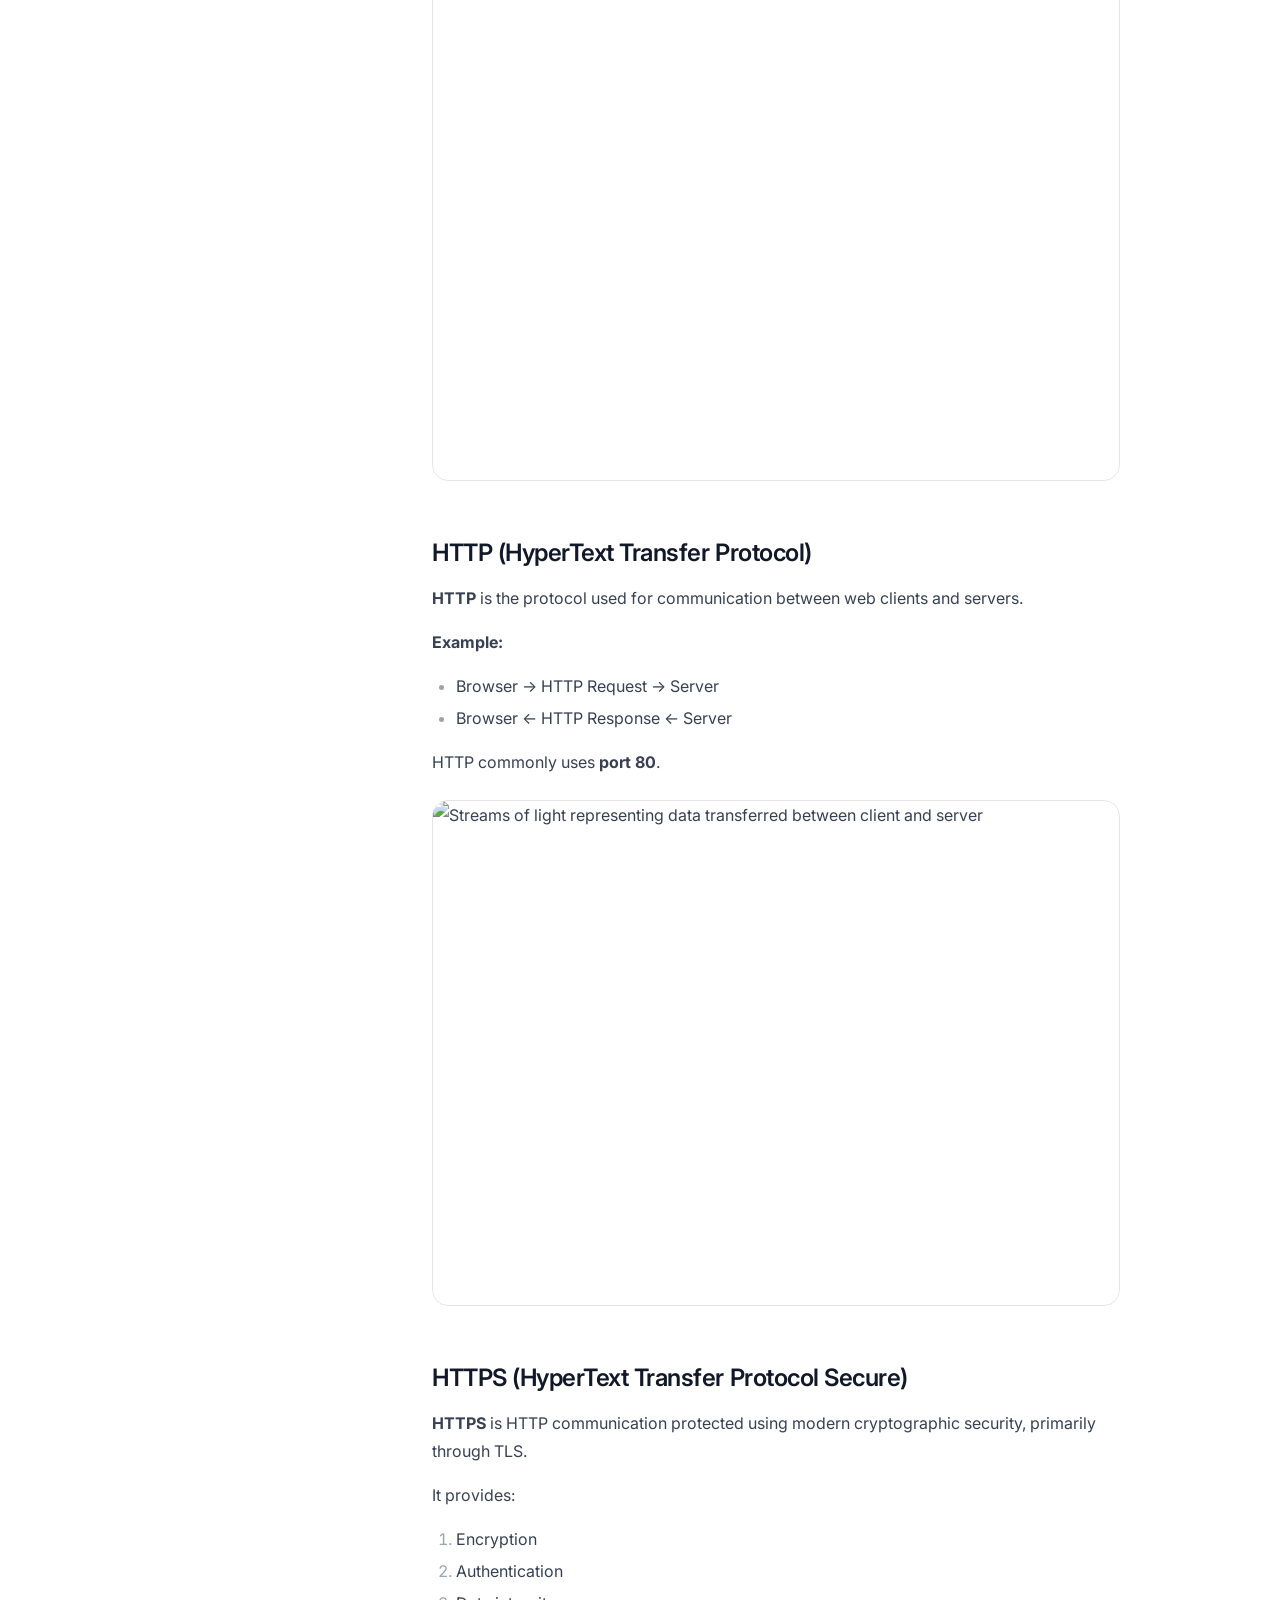
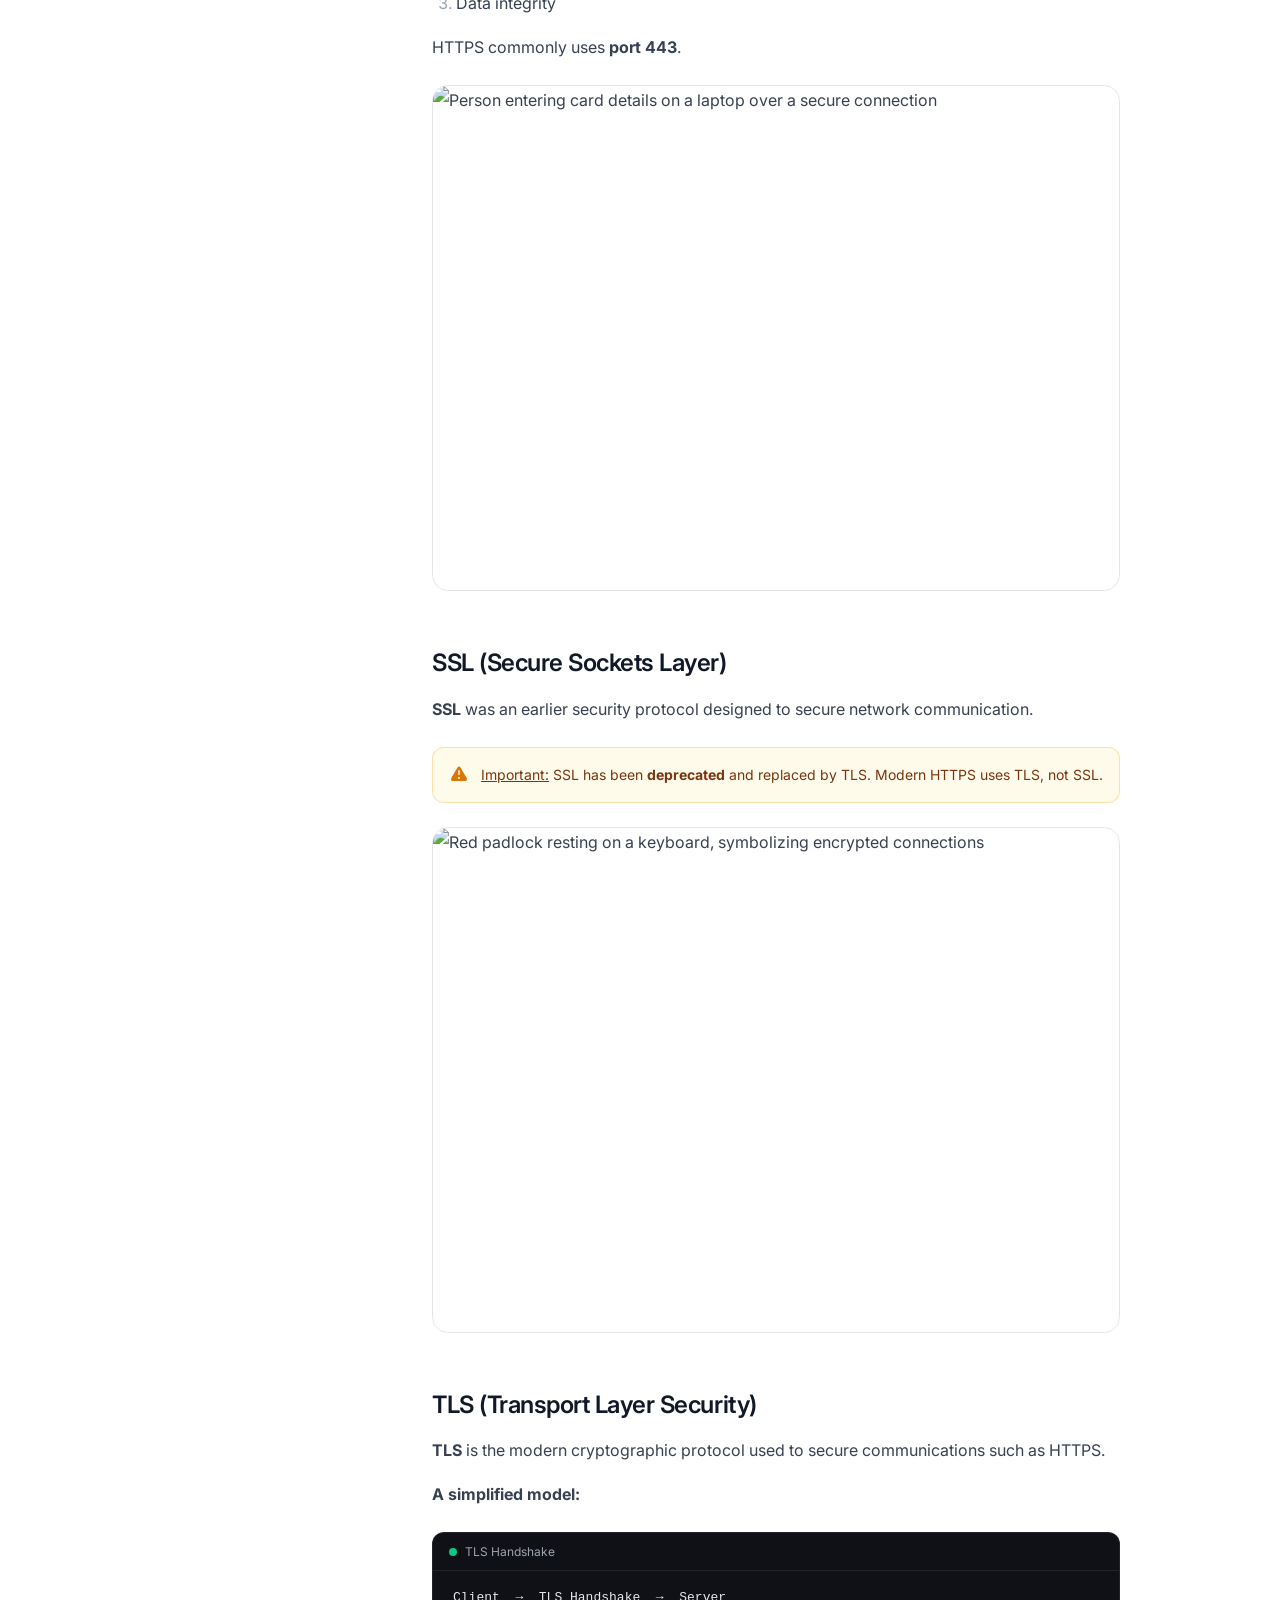
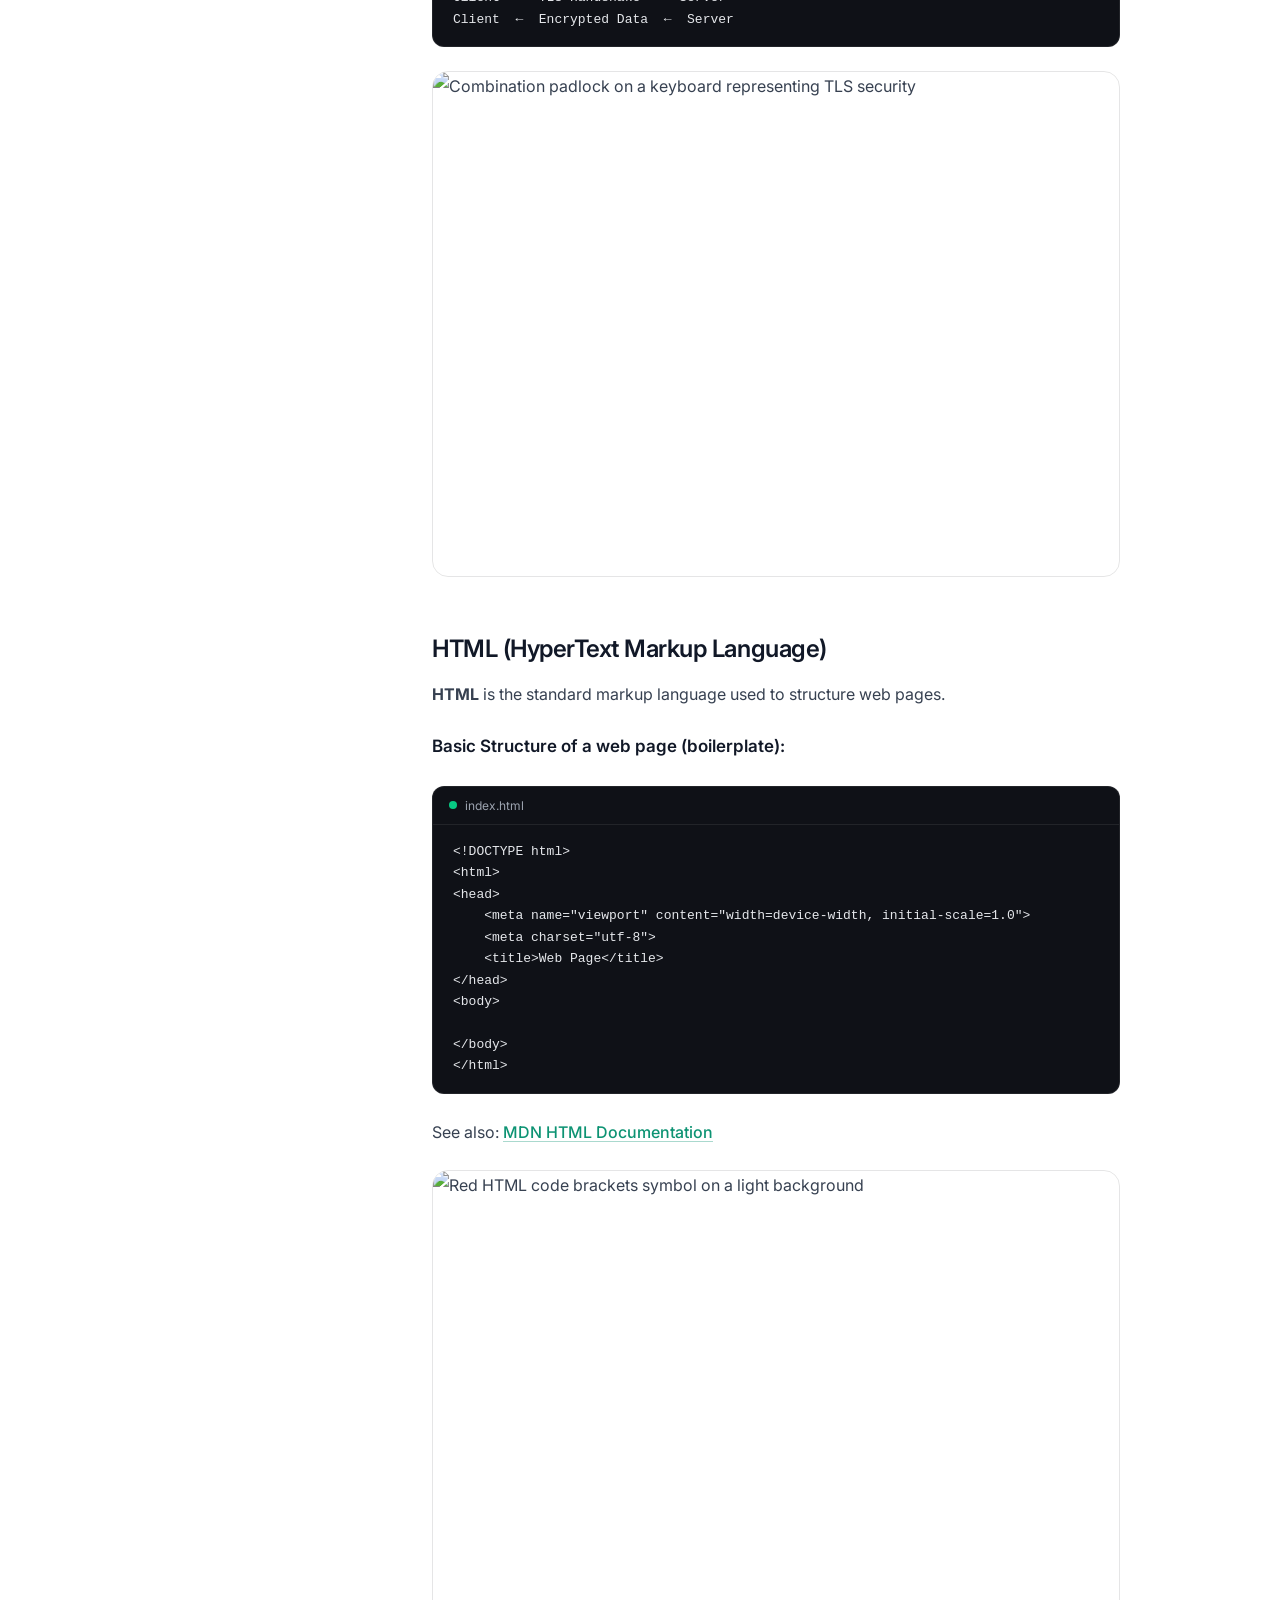
==== commit 814d7d0e: "chore: add breadcrumbs" ====
--- a/assignments/index.html
+++ b/assignments/index.html
@@ -24,6 +24,8 @@
             --gray-700: #374151;
             --gray-900: #111827;
             --nav-h: 64px;
+            --crumb-h: 36px;
+            --header-h: calc(var(--nav-h) + var(--crumb-h));
             --sidebar-w: 272px;
             --toc-w: 224px;
             --content-w: 48rem;
@@ -59,7 +61,7 @@
             position: sticky;
             top: 0;
             z-index: 40;
-            height: var(--nav-h);
+            height: var(--header-h);
             background: rgba(255, 255, 255, 0.92);
             backdrop-filter: blur(8px);
             -webkit-backdrop-filter: blur(8px);
@@ -68,19 +70,32 @@
 
         .navbar-inner {
             max-width: 90rem;
+            height: var(--nav-h);
+            margin: 0 auto;
+            padding: 0 2rem;
+            display: flex;
+            align-items: center;
+            gap: 1.5rem;
+        }
+
+        .navbar-crumbs {
+            height: var(--crumb-h);
+            border-top: 1px solid var(--gray-200);
+        }
+
+        .navbar-crumbs-inner {
+            max-width: 90rem;
             height: 100%;
             margin: 0 auto;
             padding: 0 2rem;
             display: flex;
             align-items: center;
-            gap: 1.5rem;
         }
 
         .logo {
             display: flex;
             align-items: center;
             gap: 0.625rem;
-            width: calc(var(--sidebar-w) - 1.5rem);
             flex-shrink: 0;
             color: var(--gray-900);
             text-decoration: none;
@@ -178,8 +193,8 @@
             width: var(--sidebar-w);
             flex-shrink: 0;
             position: sticky;
-            top: var(--nav-h);
-            height: calc(100vh - var(--nav-h));
+            top: var(--header-h);
+            height: calc(100vh - var(--header-h));
             overflow-y: auto;
             padding: 2rem 1.5rem 3rem 0;
             scrollbar-width: thin;
@@ -231,11 +246,50 @@
             padding: 2.5rem 2.5rem 4rem;
         }
 
-        .eyebrow {
-            font-size: 0.875rem;
-            font-weight: 600;
-            color: var(--primary);
-            margin: 0 0 0.375rem;
+        .breadcrumbs {
+            min-width: 0;
+        }
+
+        .breadcrumbs ol {
+            display: flex;
+            flex-wrap: nowrap;
+            align-items: center;
+            gap: 0.5rem;
+            list-style: none;
+            margin: 0;
+            padding: 0;
+            font-size: 0.8125rem;
+            color: var(--gray-500);
+        }
+
+        .breadcrumbs li {
+            display: flex;
+            align-items: center;
+            gap: 0.5rem;
+            margin: 0;
+            white-space: nowrap;
+        }
+
+        .breadcrumbs li + li::before {
+            content: "";
+            width: 0.35rem;
+            height: 0.35rem;
+            border-right: 1.5px solid var(--gray-400);
+            border-top: 1.5px solid var(--gray-400);
+            transform: rotate(45deg);
+        }
+
+        .breadcrumbs a {
+            color: var(--gray-500);
+            font-weight: 500;
+            text-decoration: none;
+        }
+
+        .breadcrumbs a:hover { color: var(--primary); }
+
+        .breadcrumbs [aria-current="page"] {
+            color: var(--gray-700);
+            font-weight: 500;
         }
 
         .page h1 {
@@ -256,7 +310,7 @@
 
         section {
             margin-bottom: 3.5rem;
-            scroll-margin-top: calc(var(--nav-h) + 1.5rem);
+            scroll-margin-top: calc(var(--header-h) + 1.5rem);
         }
 
         section h2 {
@@ -434,8 +488,8 @@
             width: var(--toc-w);
             flex-shrink: 0;
             position: sticky;
-            top: var(--nav-h);
-            height: calc(100vh - var(--nav-h));
+            top: var(--header-h);
+            height: calc(100vh - var(--header-h));
             overflow-y: auto;
             padding: 2.5rem 0 3rem 1.5rem;
             font-size: 0.875rem;
@@ -511,7 +565,7 @@
 
     <header class="navbar" id="top">
         <div class="navbar-inner">
-            <a href="#top" class="logo"><span class="logo-mark">W</span>Web Fundamentals</a>
+            <a href="../index.html" class="logo"><span class="logo-mark">W</span>Web Fundamentals</a>
             <button type="button" class="search" aria-label="Search">
                 <svg width="16" height="16" viewBox="0 0 20 20" fill="currentColor" aria-hidden="true"><path fill-rule="evenodd" d="M9 3.5a5.5 5.5 0 1 0 0 11 5.5 5.5 0 0 0 0-11ZM2 9a7 7 0 1 1 12.452 4.391l3.328 3.329a.75.75 0 1 1-1.06 1.06l-3.329-3.328A7 7 0 0 1 2 9Z" clip-rule="evenodd"/></svg>
                 <span>Search or ask...</span>
@@ -523,6 +577,17 @@
                 <a href="https://www.w3.org/" target="_blank">W3C</a>
                 <a class="btn" href="https://developer.mozilla.org/" target="_blank">MDN Docs</a>
             </nav>
+        </div>
+        <div class="navbar-crumbs">
+            <div class="navbar-crumbs-inner">
+                <nav class="breadcrumbs" aria-label="Breadcrumb">
+                    <ol>
+                        <li><a href="../index.html">Home</a></li>
+                        <li><a href="../index.html#assignments">Assignments</a></li>
+                        <li><span aria-current="page">Assignment 1</span></li>
+                    </ol>
+                </nav>
+            </div>
         </div>
     </header>
 
@@ -582,7 +647,6 @@
         <main class="main">
             <div class="page">
 
-            <p class="eyebrow">Web Technologies</p>
             <h1>Internet &amp; Web Fundamentals</h1>
             <p class="description">The 24 core concepts behind how the web works, from networks and protocols to pages, addresses, and the tools that tie them together.</p>
 
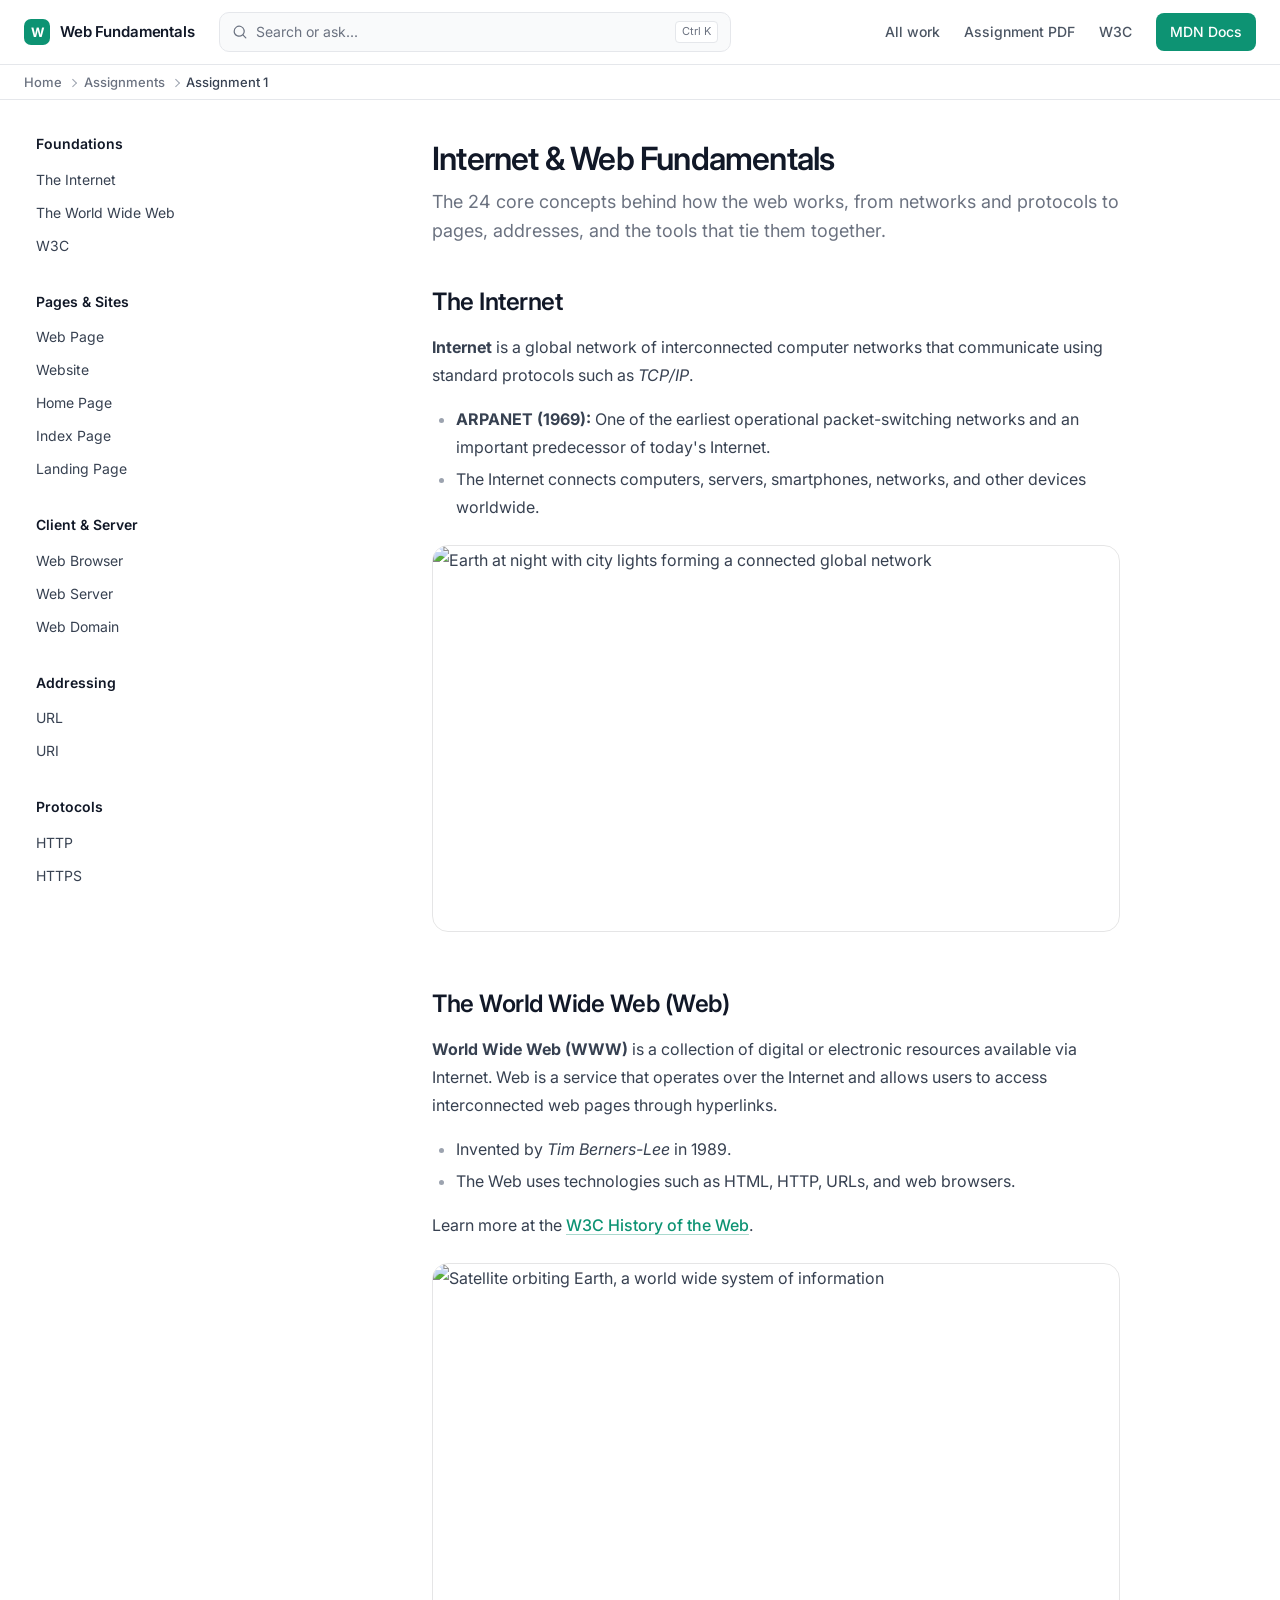
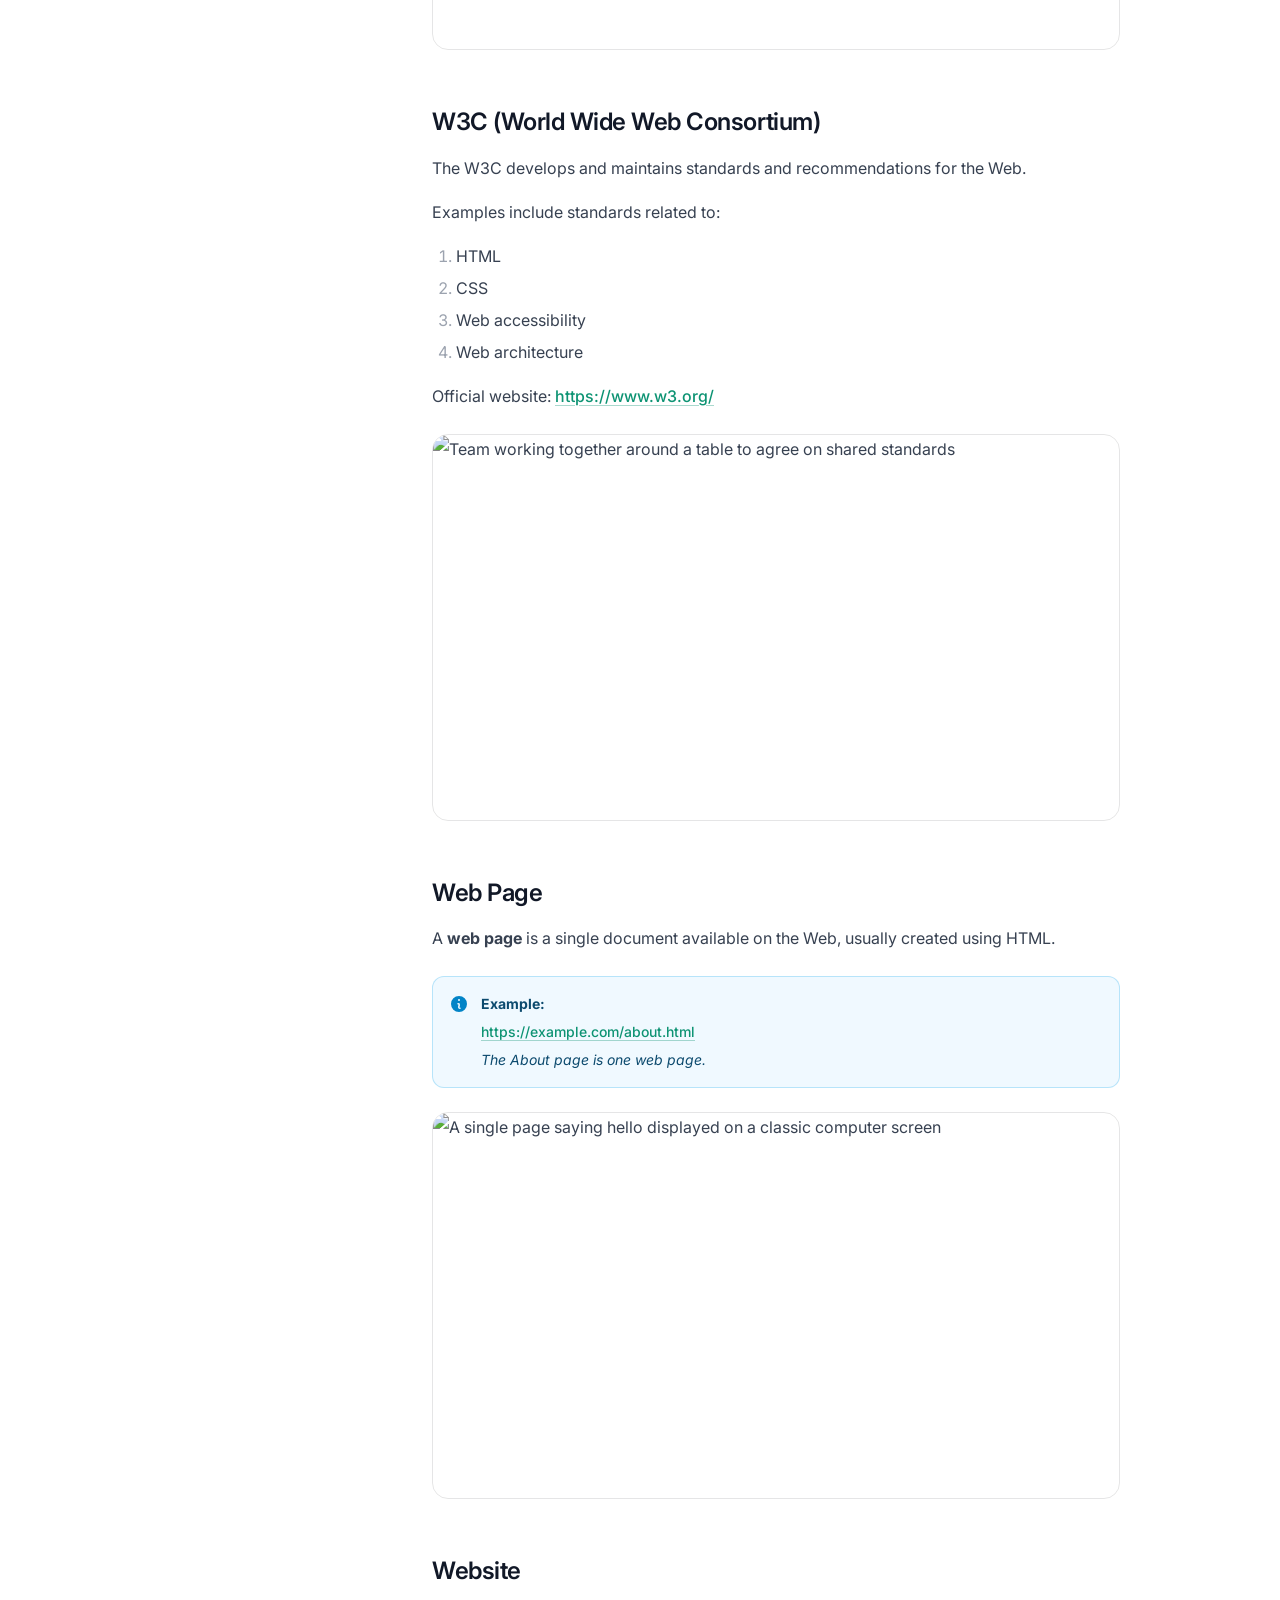
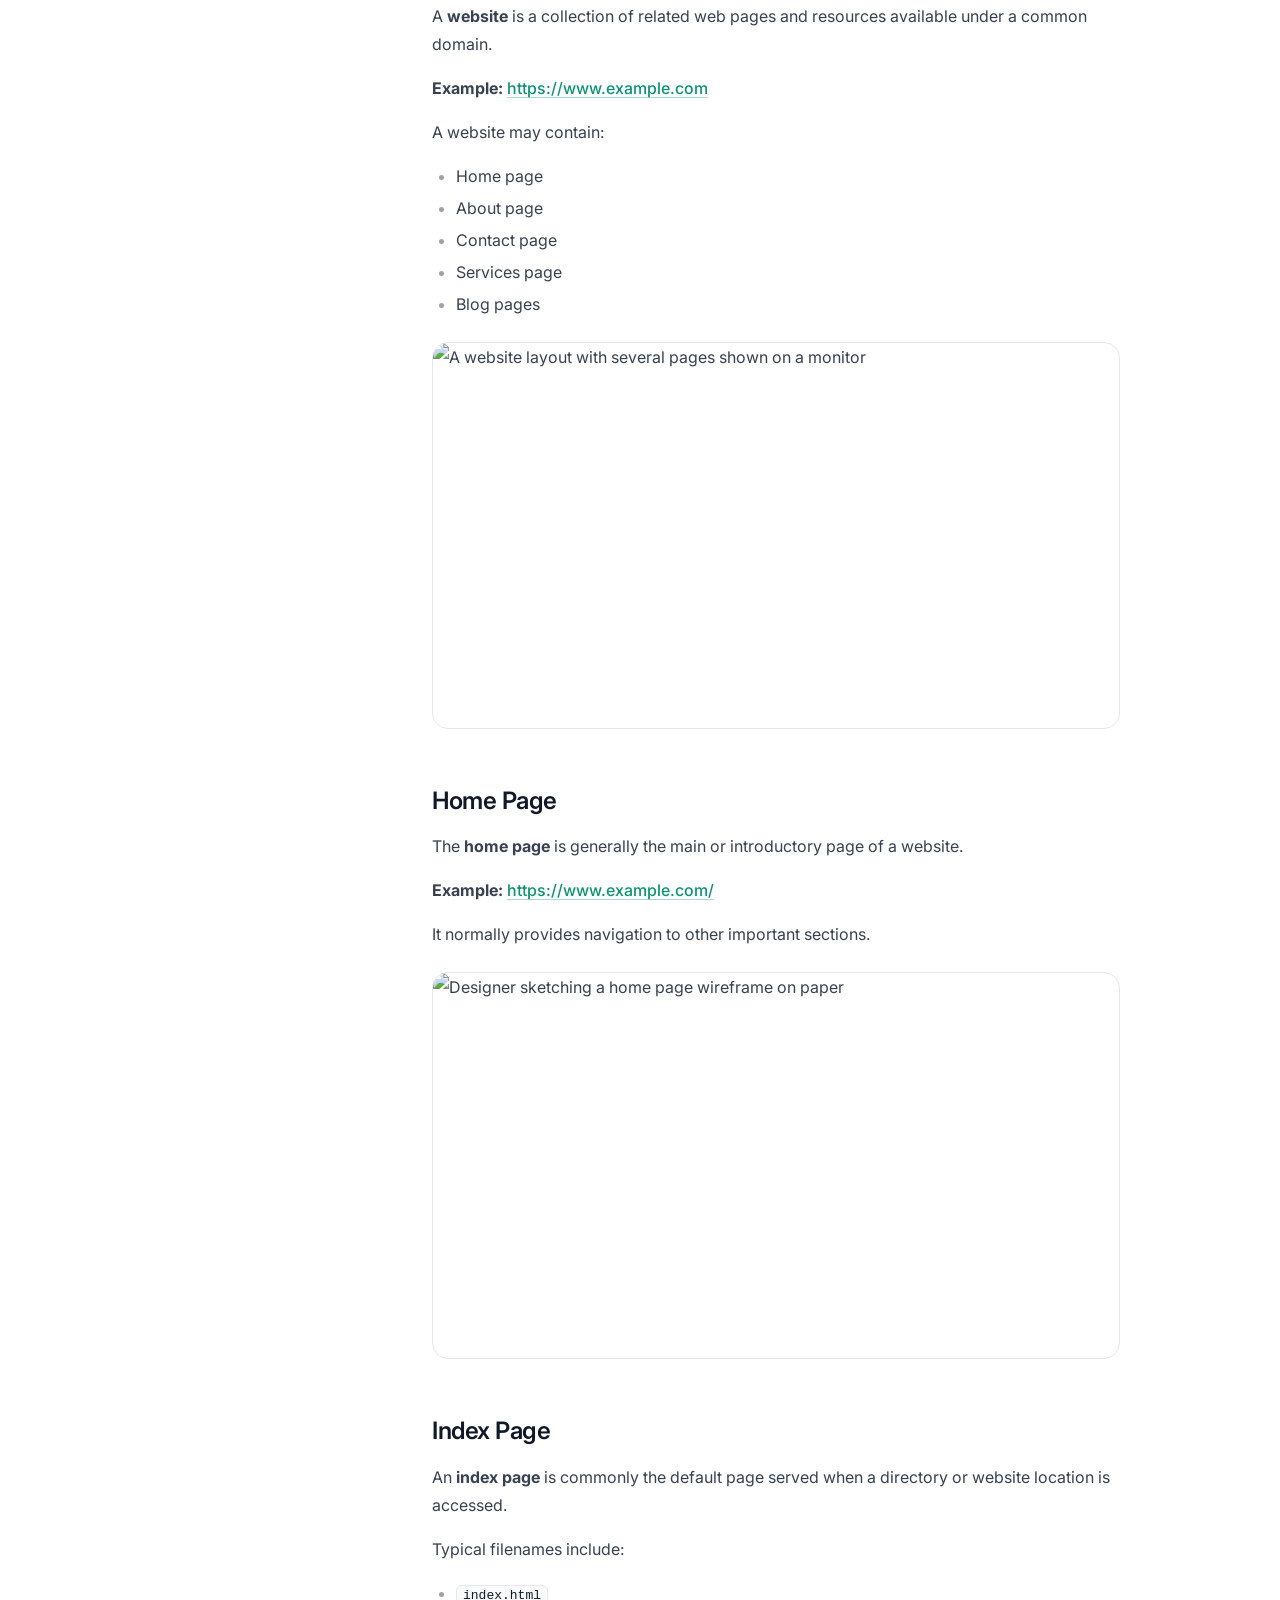
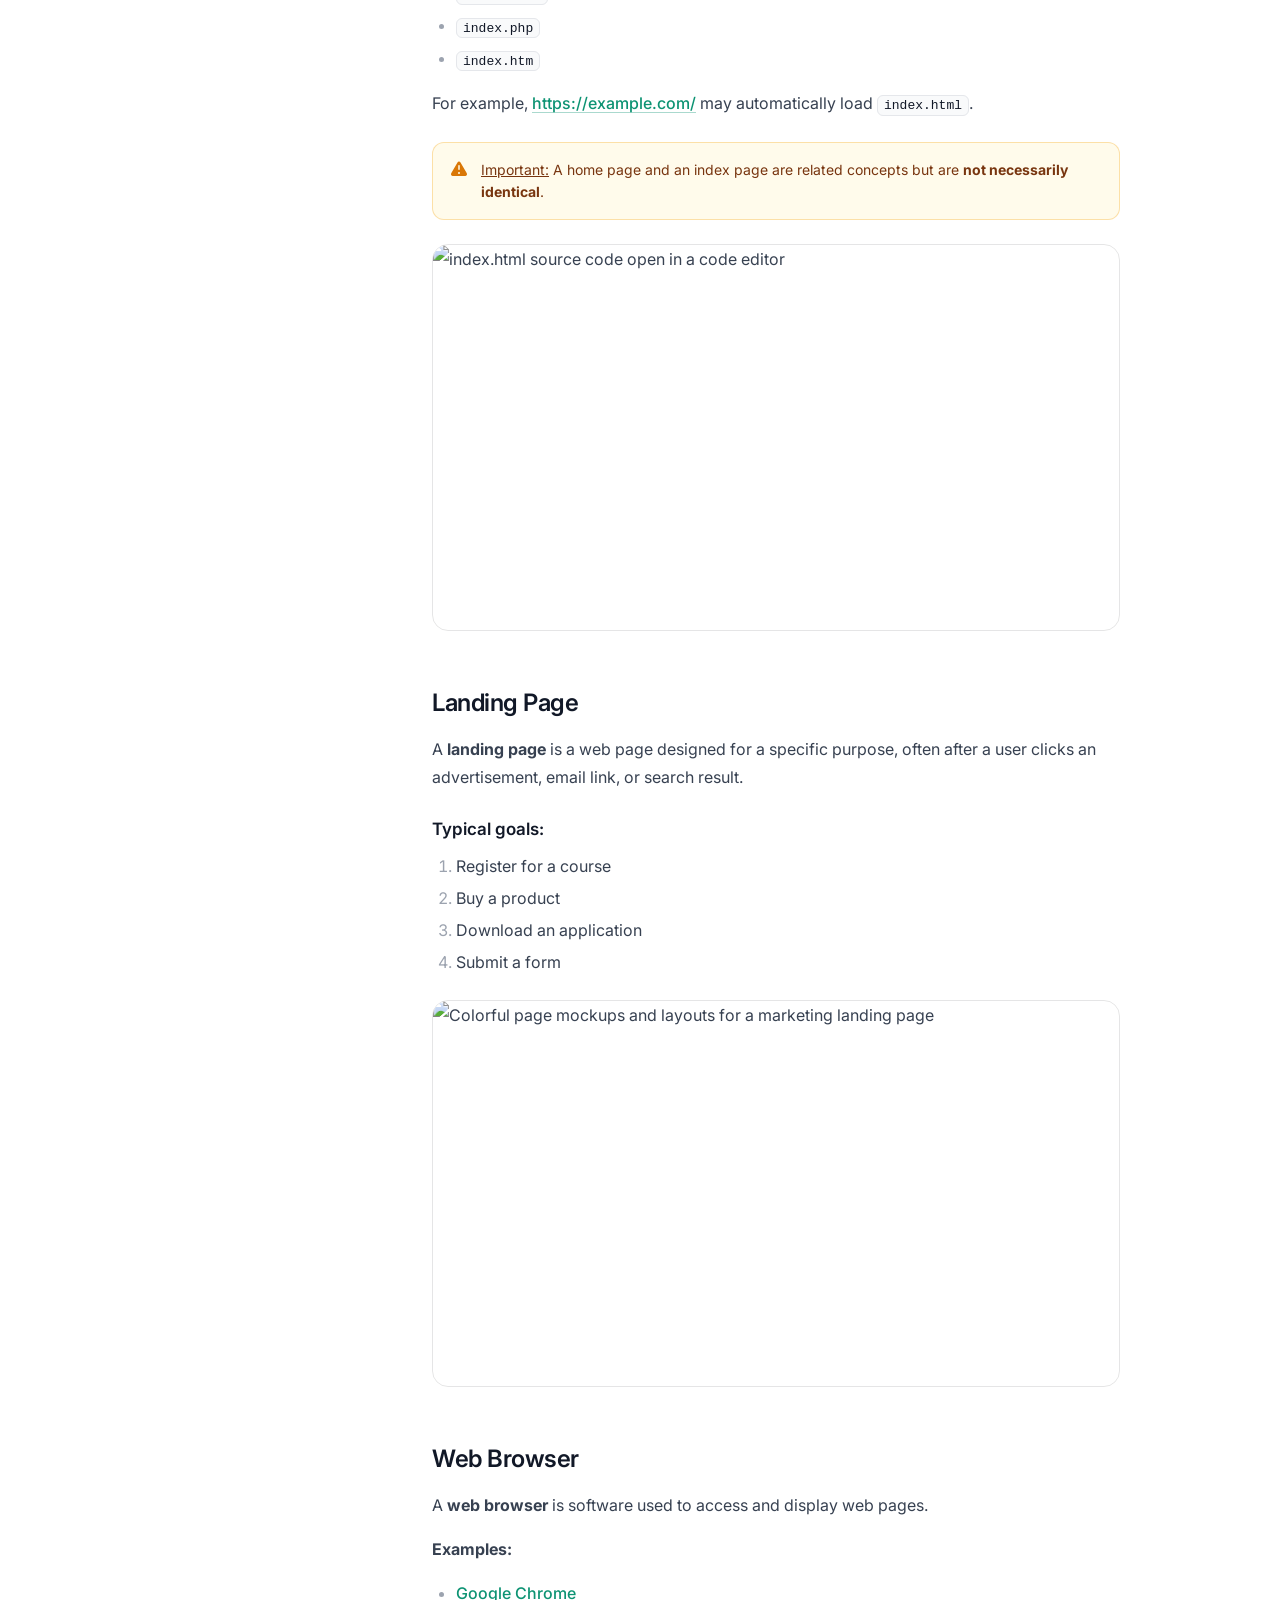
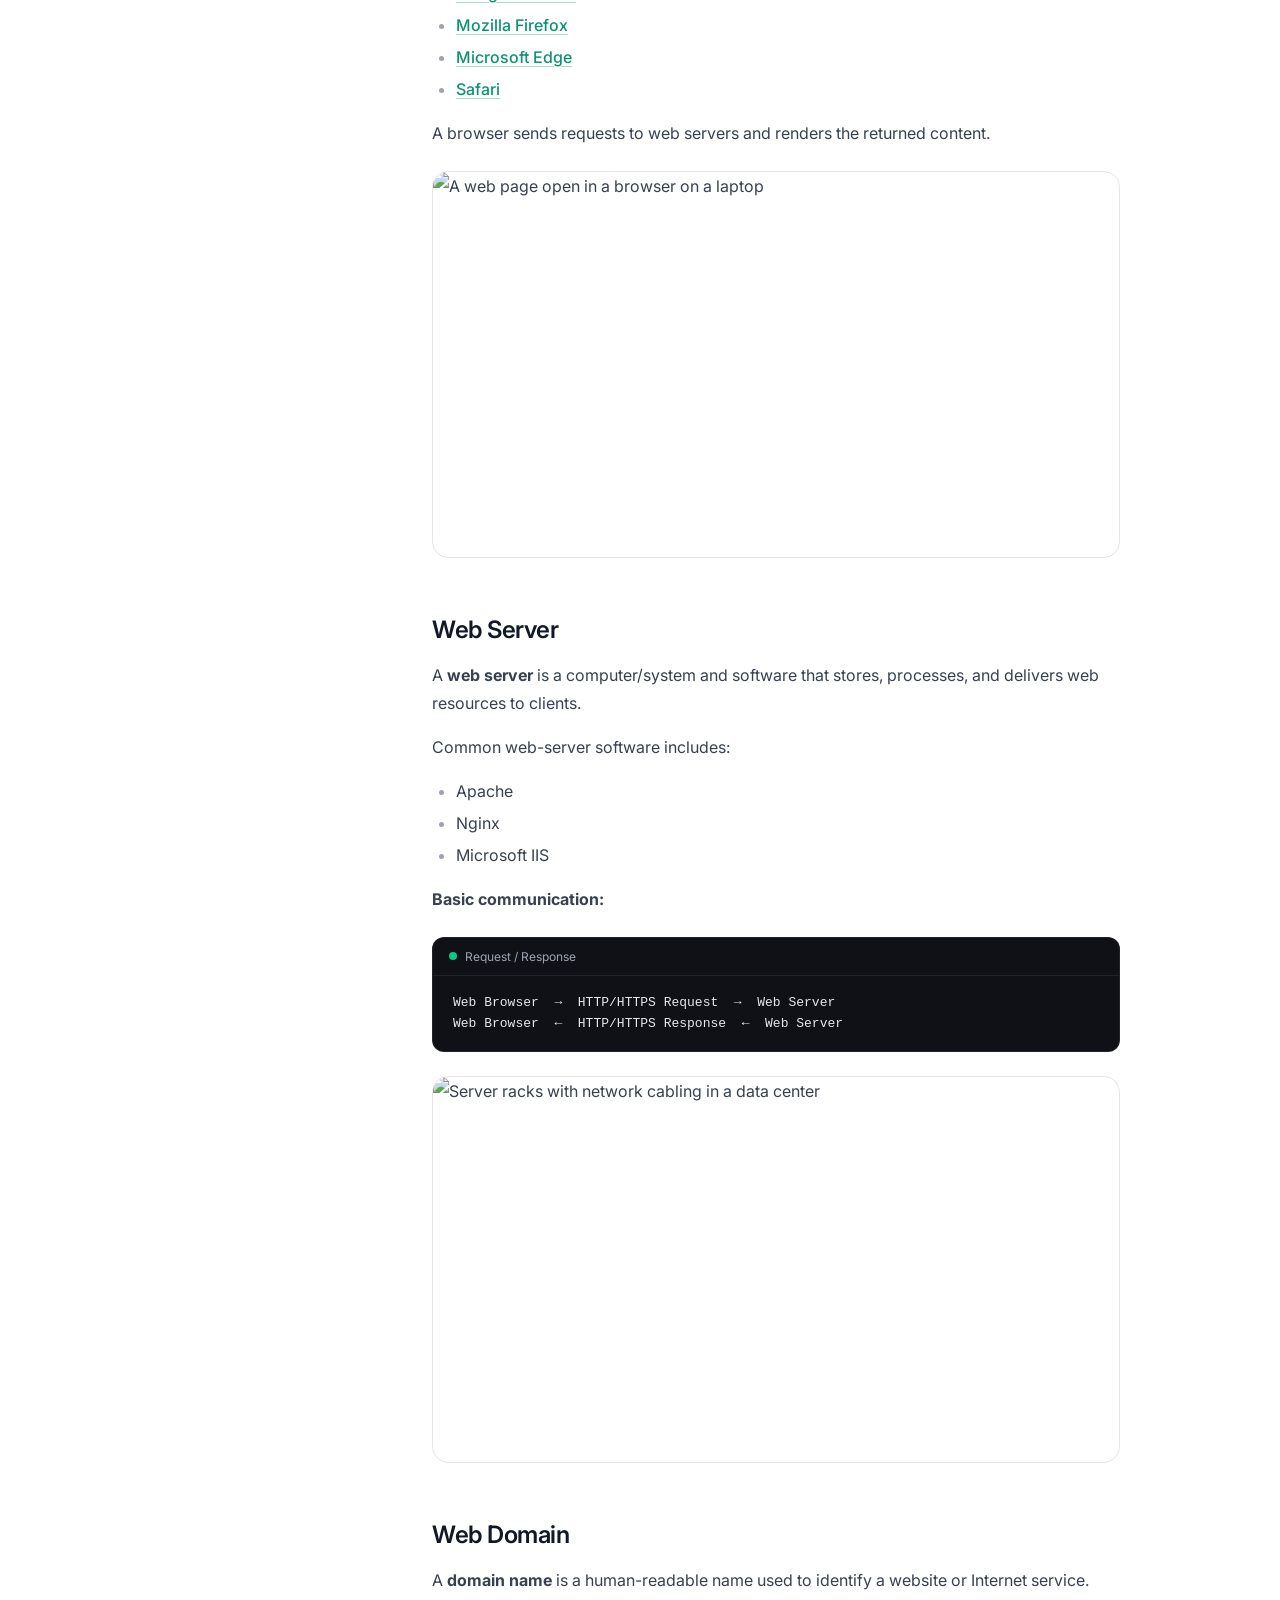
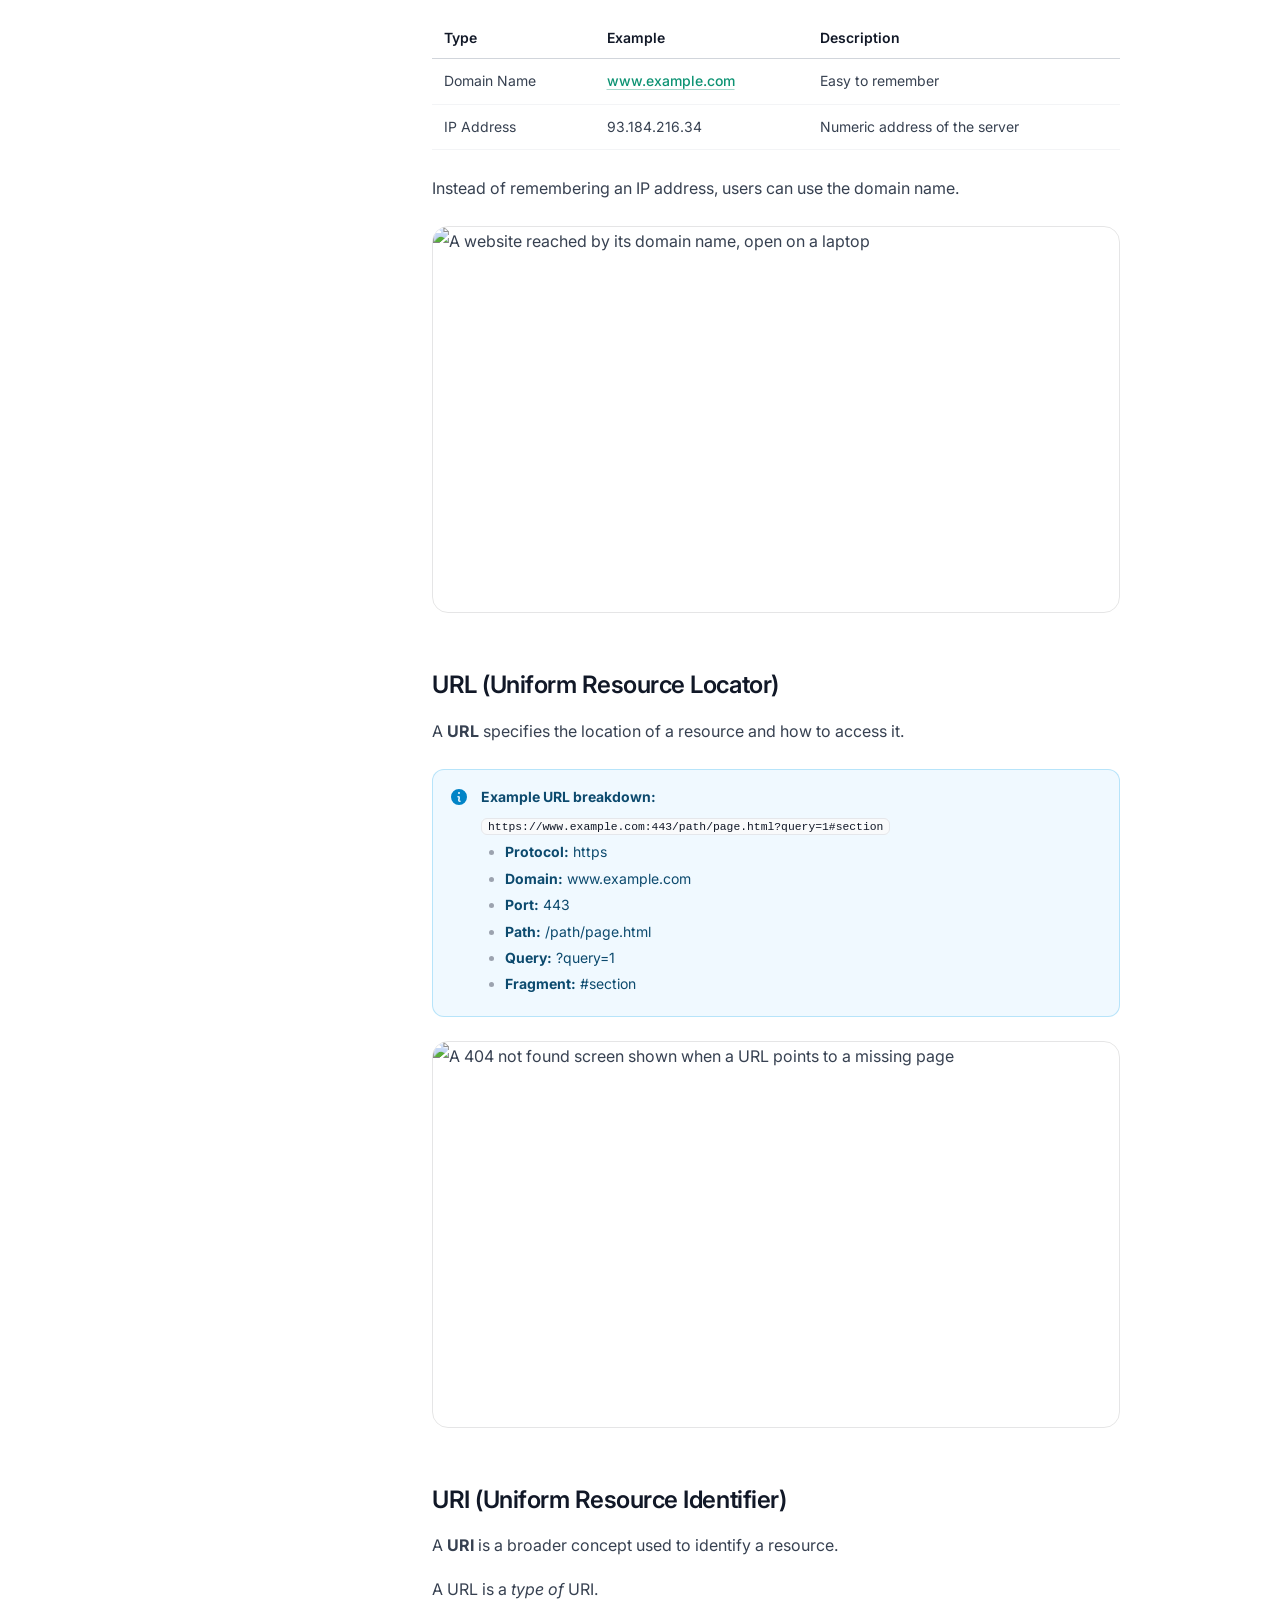
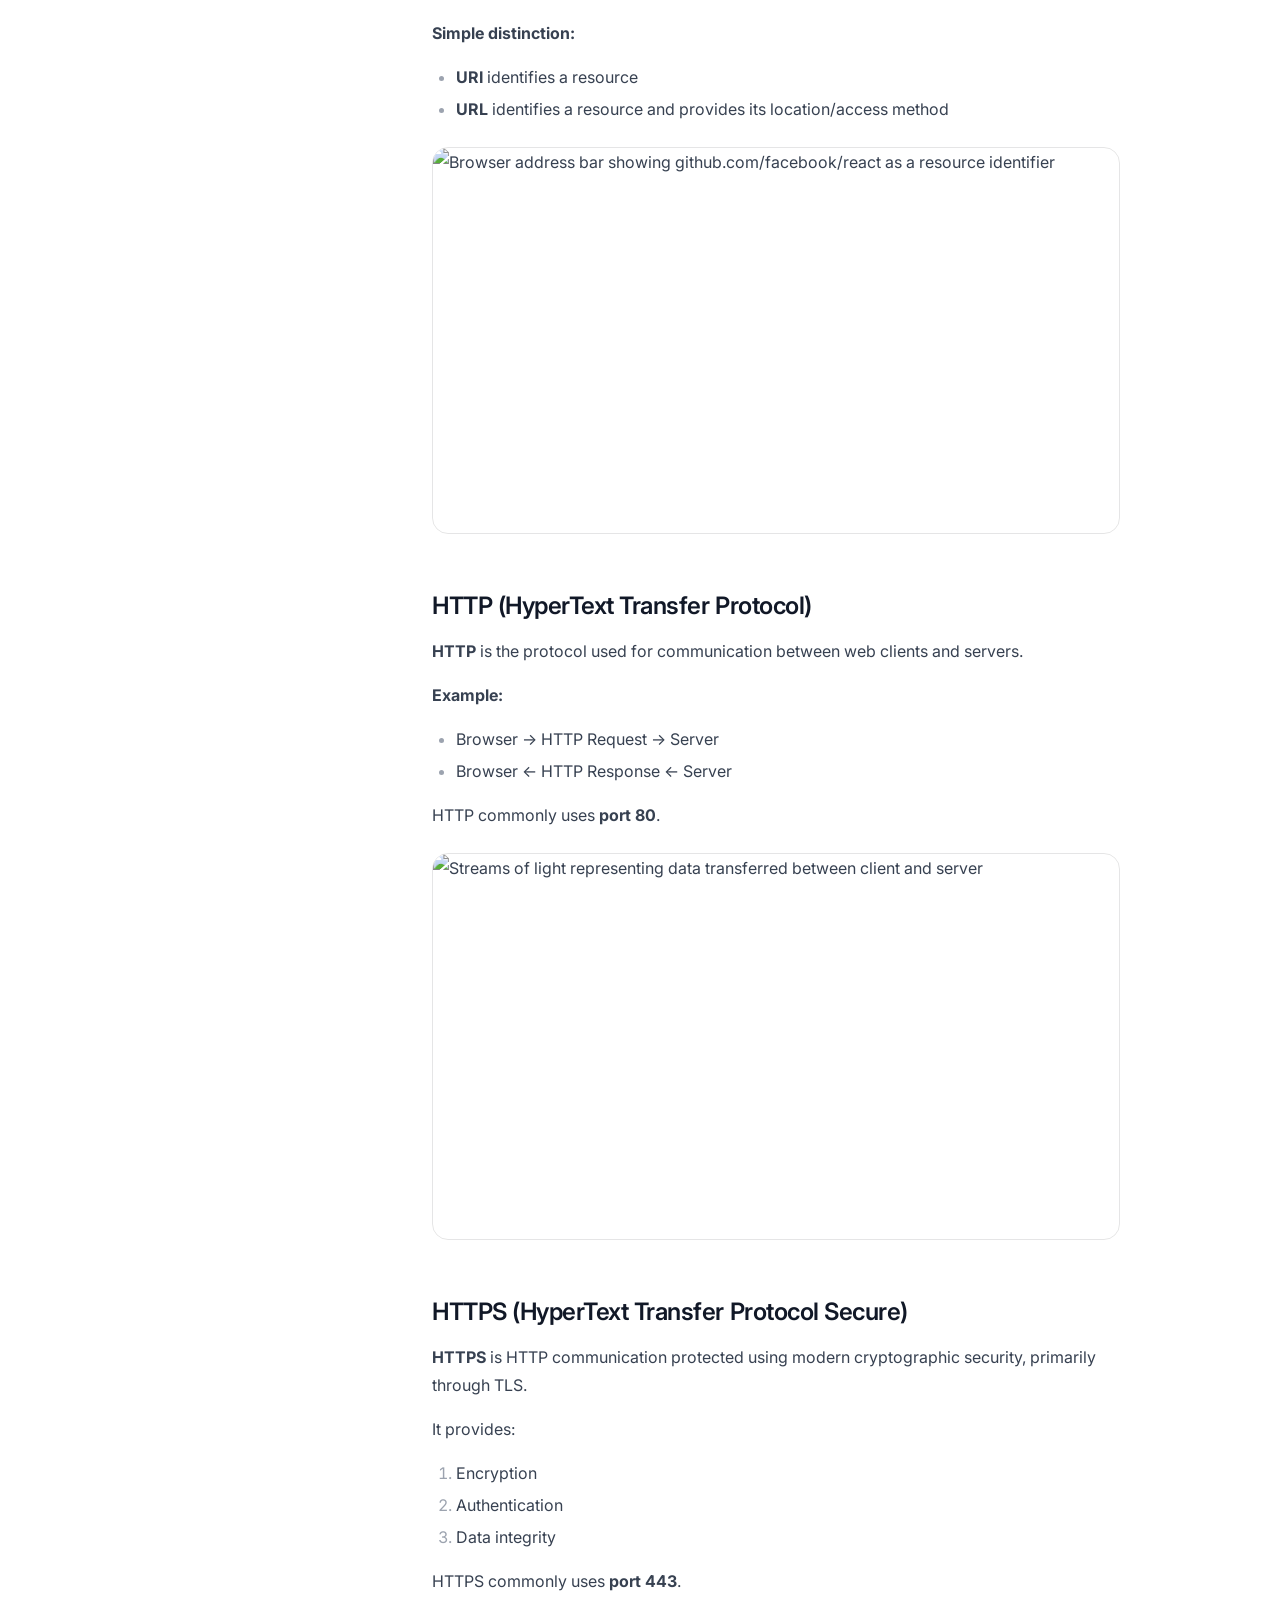
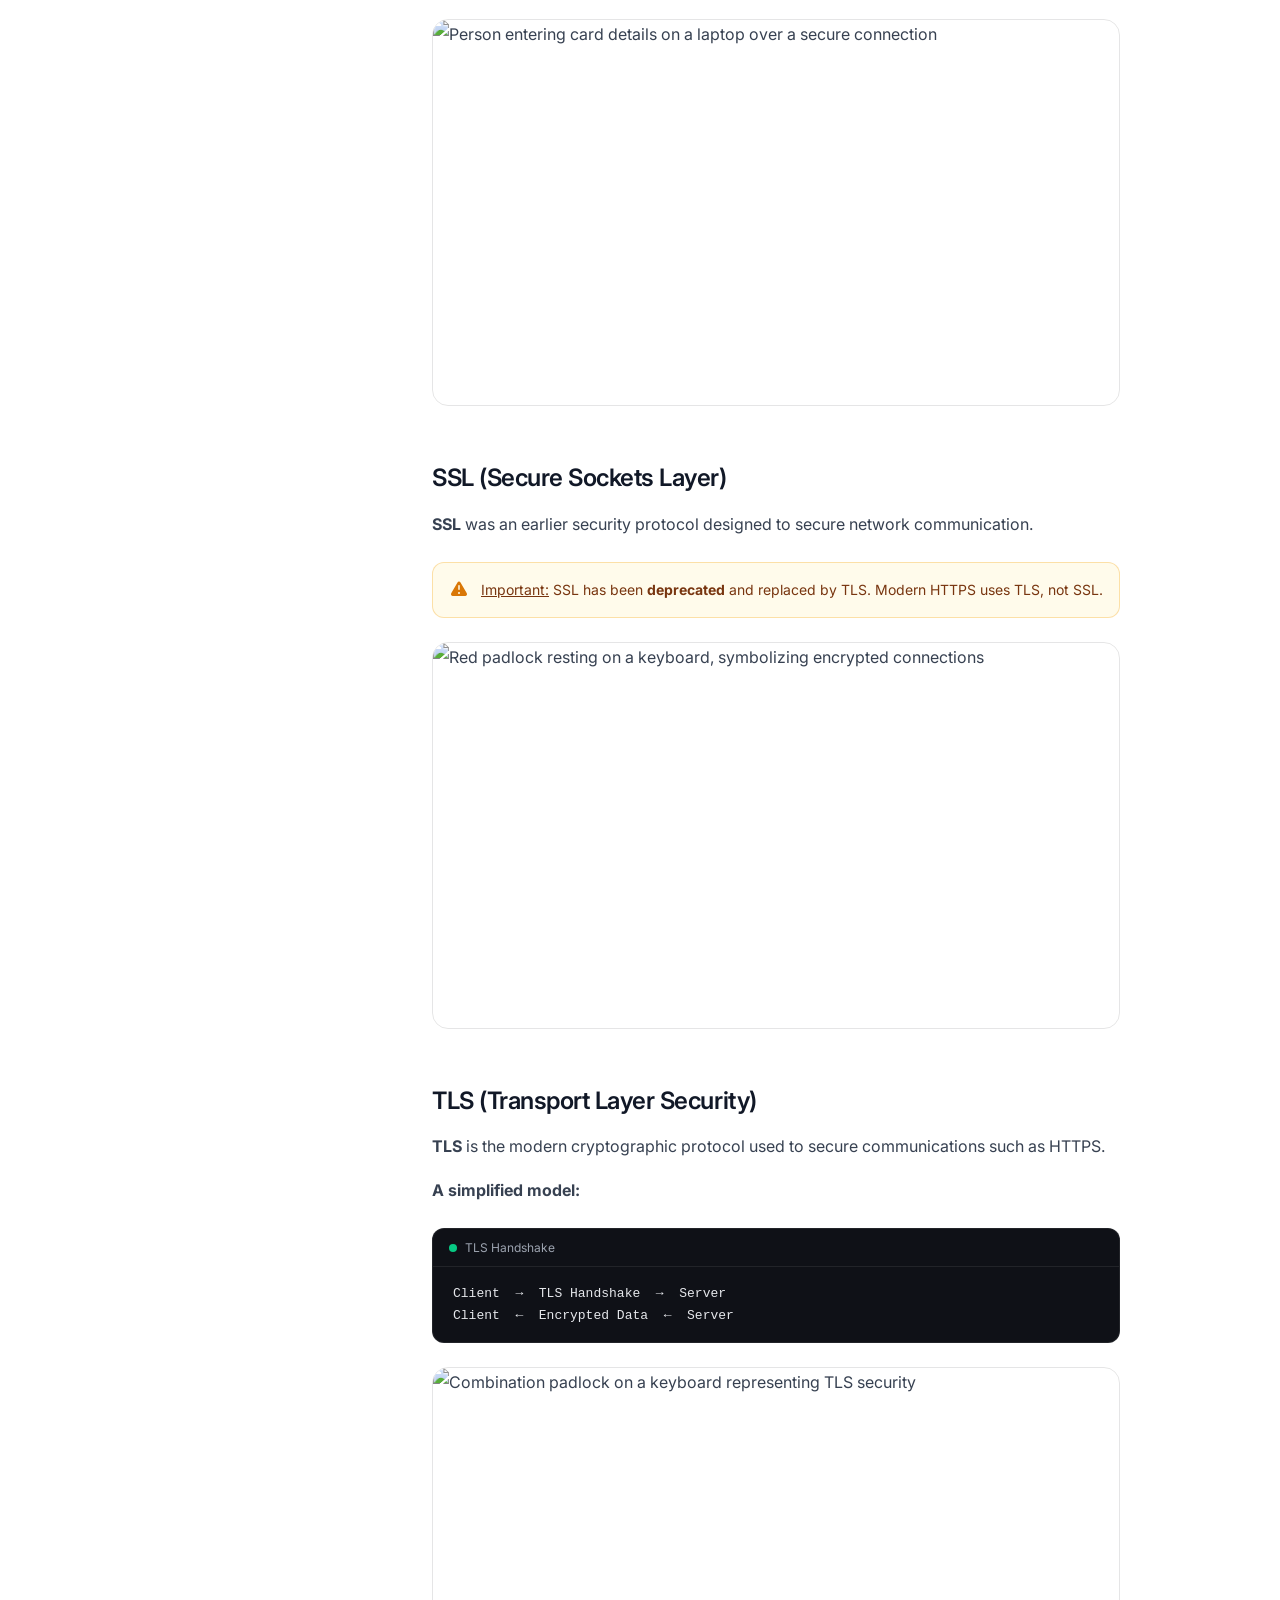
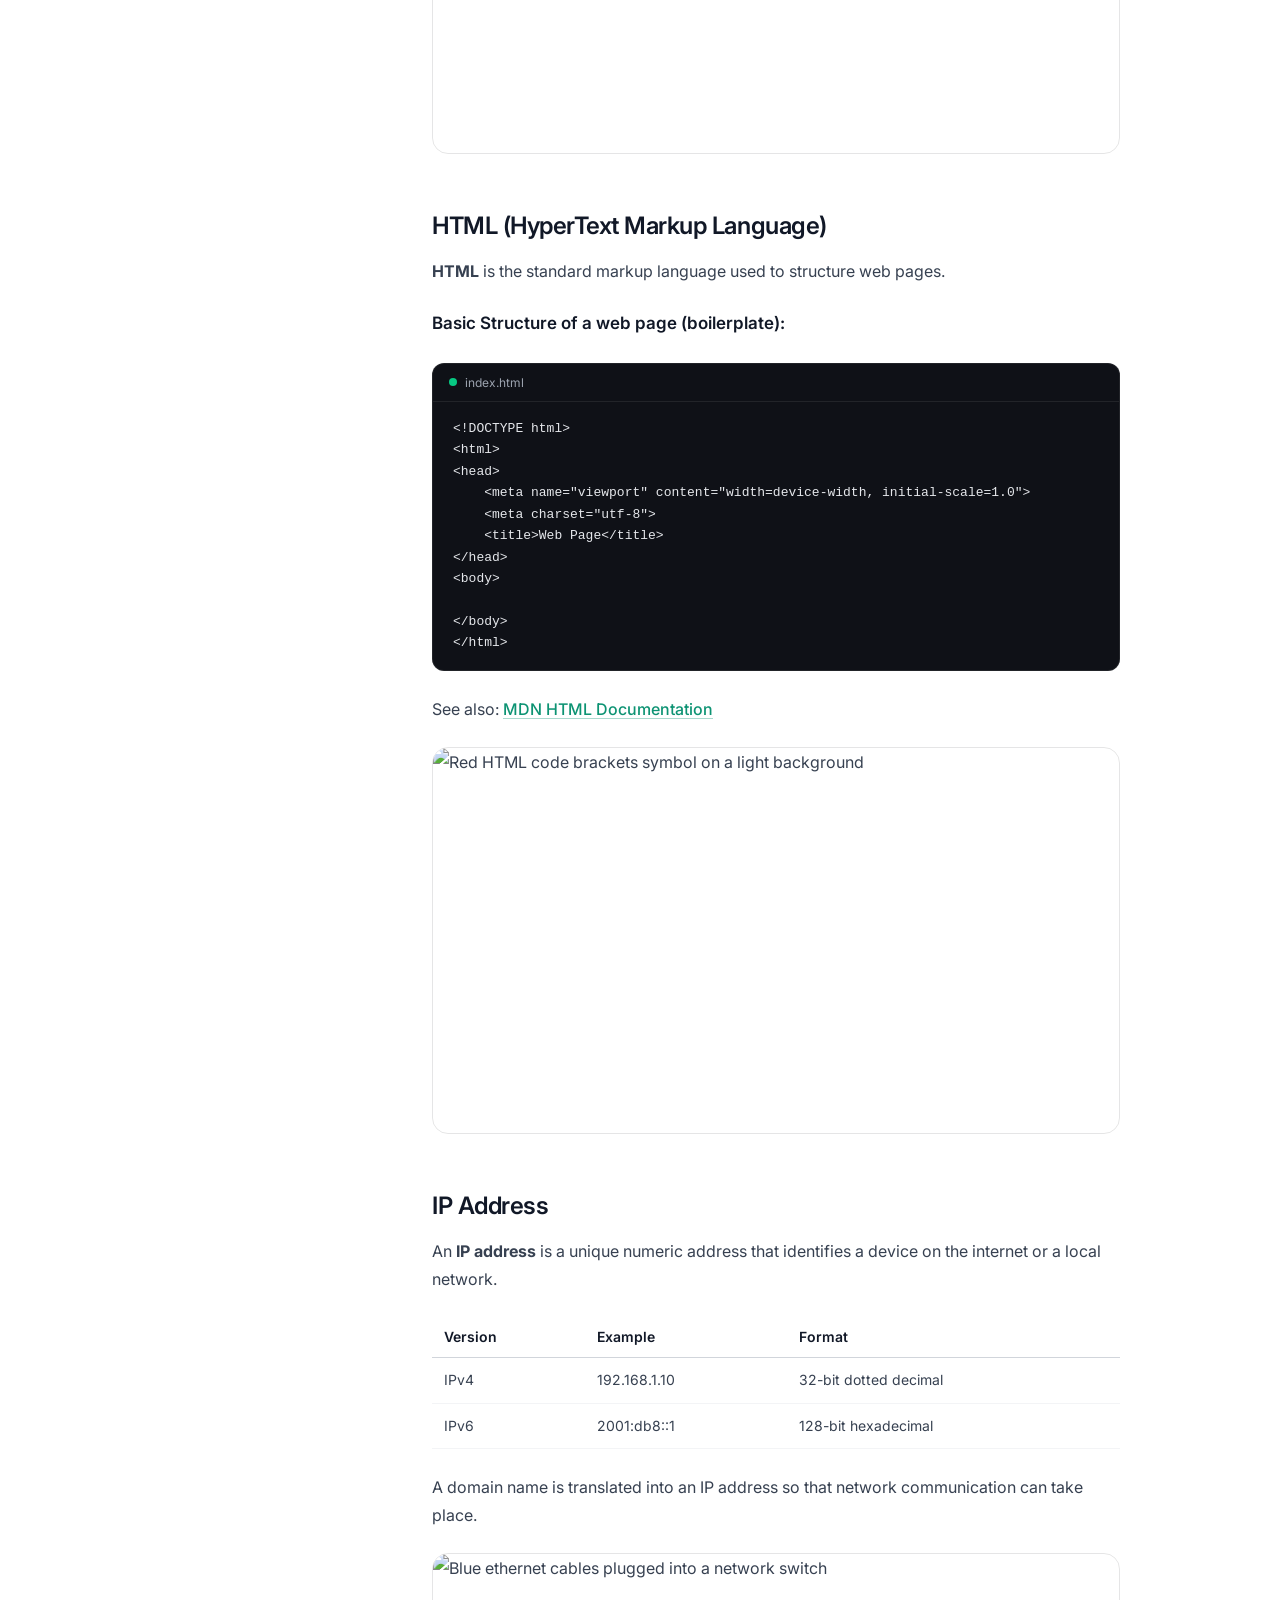
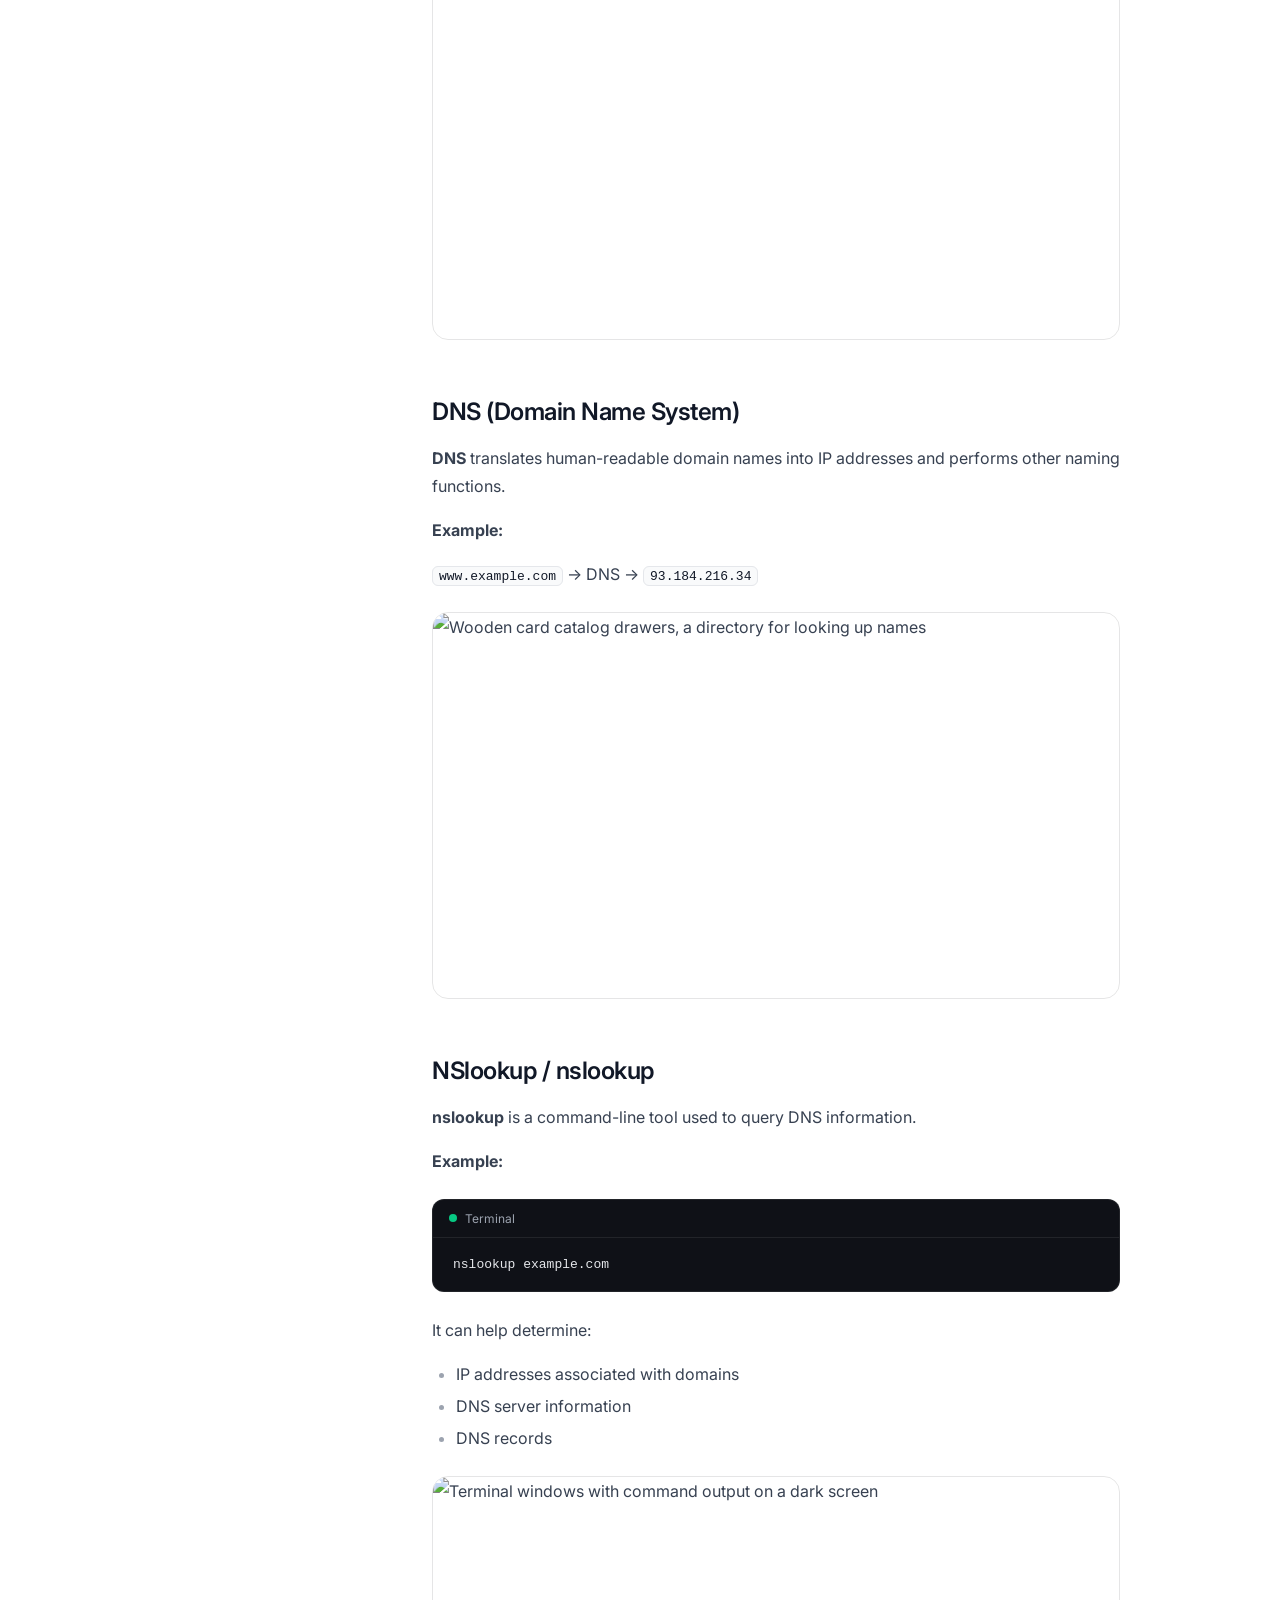
==== commit 8ac37db0: "Make all pages usable on phones and tablets. Keep the assignment article first on small screens and " ====
--- a/assignments/index.html
+++ b/assignments/index.html
@@ -90,13 +90,46 @@
             padding: 0 2rem;
             display: flex;
             align-items: center;
-        }
+            gap: 0.75rem;
+            min-width: 0;
+        }
+
+        .topics-toggle {
+            display: none;
+            flex-shrink: 0;
+            align-items: center;
+            gap: 0.4rem;
+            height: 1.75rem;
+            padding: 0 0.6rem;
+            border: 1px solid var(--gray-200);
+            border-radius: 0.4rem;
+            background: var(--gray-50);
+            color: var(--gray-700);
+            font: inherit;
+            font-size: 0.75rem;
+            font-weight: 600;
+            cursor: pointer;
+        }
+
+        .topics-toggle:hover { background: #fff; border-color: var(--gray-300); }
+
+        .drawer-backdrop {
+            position: fixed;
+            inset: 0;
+            z-index: 34;
+            background: rgba(17, 24, 39, 0.4);
+        }
+
+        .drawer-backdrop[hidden] { display: none; }
+
+        body.drawer-open { overflow: hidden; }
 
         .logo {
             display: flex;
             align-items: center;
             gap: 0.625rem;
             flex-shrink: 0;
+            min-width: 0;
             color: var(--gray-900);
             text-decoration: none;
             font-weight: 600;
@@ -118,7 +151,8 @@
         }
 
         .search {
-            flex: 1;
+            flex: 1 1 8rem;
+            min-width: 0;
             max-width: 32rem;
             height: 2.5rem;
             display: flex;
@@ -153,6 +187,24 @@
             padding: 0.05rem 0.35rem;
         }
 
+        .nav-toggle {
+            display: none;
+            flex-shrink: 0;
+            margin-left: 0;
+            width: 2.5rem;
+            height: 2.5rem;
+            padding: 0;
+            border: 1px solid var(--gray-200);
+            border-radius: 0.625rem;
+            background: var(--gray-50);
+            color: var(--gray-700);
+            cursor: pointer;
+            align-items: center;
+            justify-content: center;
+        }
+
+        .nav-toggle:hover { background: #fff; border-color: var(--gray-300); }
+
         .nav-links {
             margin-left: auto;
             display: flex;
@@ -243,11 +295,15 @@
         .page {
             width: 100%;
             max-width: var(--content-w);
+            min-width: 0;
             padding: 2.5rem 2.5rem 4rem;
+            overflow-wrap: break-word;
         }
 
         .breadcrumbs {
             min-width: 0;
+            overflow-x: auto;
+            -webkit-overflow-scrolling: touch;
         }
 
         .breadcrumbs ol {
@@ -385,8 +441,14 @@
             background-image: url("data:image/svg+xml,%3Csvg xmlns='http://www.w3.org/2000/svg' viewBox='0 0 20 20' fill='%23d97706'%3E%3Cpath fill-rule='evenodd' d='M8.485 2.495c.673-1.167 2.357-1.167 3.03 0l6.28 10.875c.673 1.167-.17 2.625-1.516 2.625H3.72c-1.347 0-2.189-1.458-1.515-2.625L8.485 2.495ZM10 5a.75.75 0 0 1 .75.75v3.5a.75.75 0 0 1-1.5 0v-3.5A.75.75 0 0 1 10 5Zm0 9a1 1 0 1 0 0-2 1 1 0 0 0 0 2Z' clip-rule='evenodd'/%3E%3C/svg%3E");
         }
 
+        img,
         .section-image {
             display: block;
+            max-width: 100%;
+            height: auto;
+        }
+
+        .section-image {
             width: 100%;
             aspect-ratio: 16 / 9;
             object-fit: cover;
@@ -394,6 +456,15 @@
             border: 1px solid rgba(3, 7, 18, 0.1);
             margin: 1.5rem 0 0;
         }
+
+        .table-scroll {
+            width: 100%;
+            overflow-x: auto;
+            -webkit-overflow-scrolling: touch;
+            margin: 1.5rem 0;
+        }
+
+        .table-scroll table { margin: 0; }
 
         table {
             width: 100%;
@@ -425,6 +496,7 @@
             border: 1px solid var(--gray-200);
             border-radius: 0.375rem;
             padding: 0.1rem 0.375rem;
+            overflow-wrap: anywhere;
         }
 
         .code-block {
@@ -532,32 +604,86 @@
 
         @media (max-width: 1280px) {
             .toc { display: none; }
-        }
-
-        @media (max-width: 1024px) {
+            .navbar-inner,
+            .navbar-crumbs-inner,
+            .shell { padding-left: 1.5rem; padding-right: 1.5rem; }
+        }
+
+        @media (max-width: 1100px) {
             .search span, .search kbd { display: none; }
             .search {
                 flex: 0 0 2.5rem;
                 max-width: 2.5rem;
+                margin-left: auto;
                 padding: 0;
                 justify-content: center;
             }
-            .logo { width: auto; }
-            .shell { flex-direction: column; padding: 0 1.25rem; }
+
+            .nav-toggle { display: flex; }
+            .nav-links {
+                display: none;
+                position: absolute;
+                top: 100%;
+                left: 0;
+                right: 0;
+                margin: 0;
+                padding: 0.75rem 1.25rem 1rem;
+                flex-direction: column;
+                align-items: stretch;
+                gap: 0.25rem;
+                background: #fff;
+                border-bottom: 1px solid var(--gray-200);
+                box-shadow: 0 16px 32px rgba(17, 24, 39, 0.08);
+            }
+            .nav-links.is-open { display: flex; }
+            .nav-links a { padding: 0.75rem 0.75rem; border-radius: 0.5rem; }
+            .nav-links .btn { text-align: center; }
+        }
+
+        @media (max-width: 1024px) {
+            .navbar-inner,
+            .navbar-crumbs-inner,
+            .shell { padding-left: 1.25rem; padding-right: 1.25rem; }
+
+            .topics-toggle { display: inline-flex; }
 
             .sidebar {
-                width: 100%;
-                height: auto;
-                position: static;
-                padding: 1.5rem 0 1rem;
-                border-bottom: 1px solid var(--gray-200);
-                display: grid;
-                grid-template-columns: repeat(auto-fill, minmax(200px, 1fr));
-                gap: 1rem;
+                display: block;
+                position: fixed;
+                top: var(--header-h);
+                left: 0;
+                z-index: 35;
+                width: min(20rem, 86vw);
+                height: calc(100vh - var(--header-h));
+                height: calc(100dvh - var(--header-h));
+                padding: 1.25rem 1rem 2rem;
+                background: #fff;
+                border-right: 1px solid var(--gray-200);
+                box-shadow: 16px 0 40px rgba(17, 24, 39, 0.12);
+                transform: translateX(-105%);
+                transition: transform 0.2s ease;
             }
 
-            .group + .group { margin-top: 0; }
-            .page { padding: 2rem 0 3rem; }
+            .sidebar.is-open { transform: translateX(0); }
+
+            .page { padding: 1.75rem 0 3rem; }
+            .page h1 { font-size: 1.75rem; }
+            .description { font-size: 1rem; }
+        }
+
+        @media (max-width: 640px) {
+            .navbar-inner,
+            .navbar-crumbs-inner,
+            .shell { padding-left: 1rem; padding-right: 1rem; }
+
+            .page h1 { font-size: 1.5rem; }
+            section h2 { font-size: 1.25rem; }
+            .page-footer { flex-direction: column; }
+            pre { font-size: 0.75rem; padding: 0.875rem 1rem; }
+        }
+
+        @media (max-width: 420px) {
+            .logo-text { display: none; }
         }
     </style>
 </head>
@@ -565,13 +691,16 @@
 
     <header class="navbar" id="top">
         <div class="navbar-inner">
-            <a href="../index.html" class="logo"><span class="logo-mark">W</span>Web Fundamentals</a>
+            <a href="../index.html" class="logo"><span class="logo-mark">W</span><span class="logo-text">Web Fundamentals</span></a>
             <button type="button" class="search" aria-label="Search">
                 <svg width="16" height="16" viewBox="0 0 20 20" fill="currentColor" aria-hidden="true"><path fill-rule="evenodd" d="M9 3.5a5.5 5.5 0 1 0 0 11 5.5 5.5 0 0 0 0-11ZM2 9a7 7 0 1 1 12.452 4.391l3.328 3.329a.75.75 0 1 1-1.06 1.06l-3.329-3.328A7 7 0 0 1 2 9Z" clip-rule="evenodd"/></svg>
                 <span>Search or ask...</span>
                 <kbd>&#8984; K</kbd>
             </button>
-            <nav class="nav-links">
+            <button type="button" class="nav-toggle" aria-label="Open menu" aria-expanded="false" aria-controls="site-nav">
+                <svg width="20" height="20" viewBox="0 0 20 20" fill="none" stroke="currentColor" stroke-width="1.7" stroke-linecap="round" aria-hidden="true"><path d="M3.5 6h13M3.5 10h13M3.5 14h13"/></svg>
+            </button>
+            <nav class="nav-links" id="site-nav">
                 <a href="../index.html">All work</a>
                 <a href="Assignment%231.pdf" target="_blank">Assignment PDF</a>
                 <a href="https://www.w3.org/" target="_blank">W3C</a>
@@ -580,6 +709,9 @@
         </div>
         <div class="navbar-crumbs">
             <div class="navbar-crumbs-inner">
+                <button type="button" class="topics-toggle" aria-expanded="false" aria-controls="topics">
+                    Topics
+                </button>
                 <nav class="breadcrumbs" aria-label="Breadcrumb">
                     <ol>
                         <li><a href="../index.html">Home</a></li>
@@ -591,9 +723,11 @@
         </div>
     </header>
 
+    <div class="drawer-backdrop" hidden></div>
+
     <div class="shell">
 
-        <aside class="sidebar">
+        <aside class="sidebar" id="topics">
             <div class="group">
                 <p class="group-title">Foundations</p>
                 <a class="side-link" href="#internet">The Internet</a>
@@ -855,6 +989,7 @@
                 <p>
                     A <strong>domain name</strong> is a human-readable name used to identify a website or Internet service.
                 </p>
+                <div class="table-scroll">
                 <table>
                     <thead>
                         <tr>
@@ -876,6 +1011,7 @@
                         </tr>
                     </tbody>
                 </table>
+                </div>
                 <p>Instead of remembering an IP address, users can use the domain name.</p>
                 <img class="section-image"
                          src="https://images.unsplash.com/photo-1499951360447-b19be8fe80f5?auto=format&amp;fit=crop&amp;w=900&amp;h=506&amp;q=80"
@@ -1026,6 +1162,7 @@
                     An <strong>IP address</strong> is a unique numeric address that identifies a device on the internet
                     or a local network.
                 </p>
+                <div class="table-scroll">
                 <table>
                     <thead>
                         <tr>
@@ -1047,6 +1184,7 @@
                         </tr>
                     </tbody>
                 </table>
+                </div>
                 <p>
                     A domain name is translated into an IP address so that network communication can take place.
                 </p>
